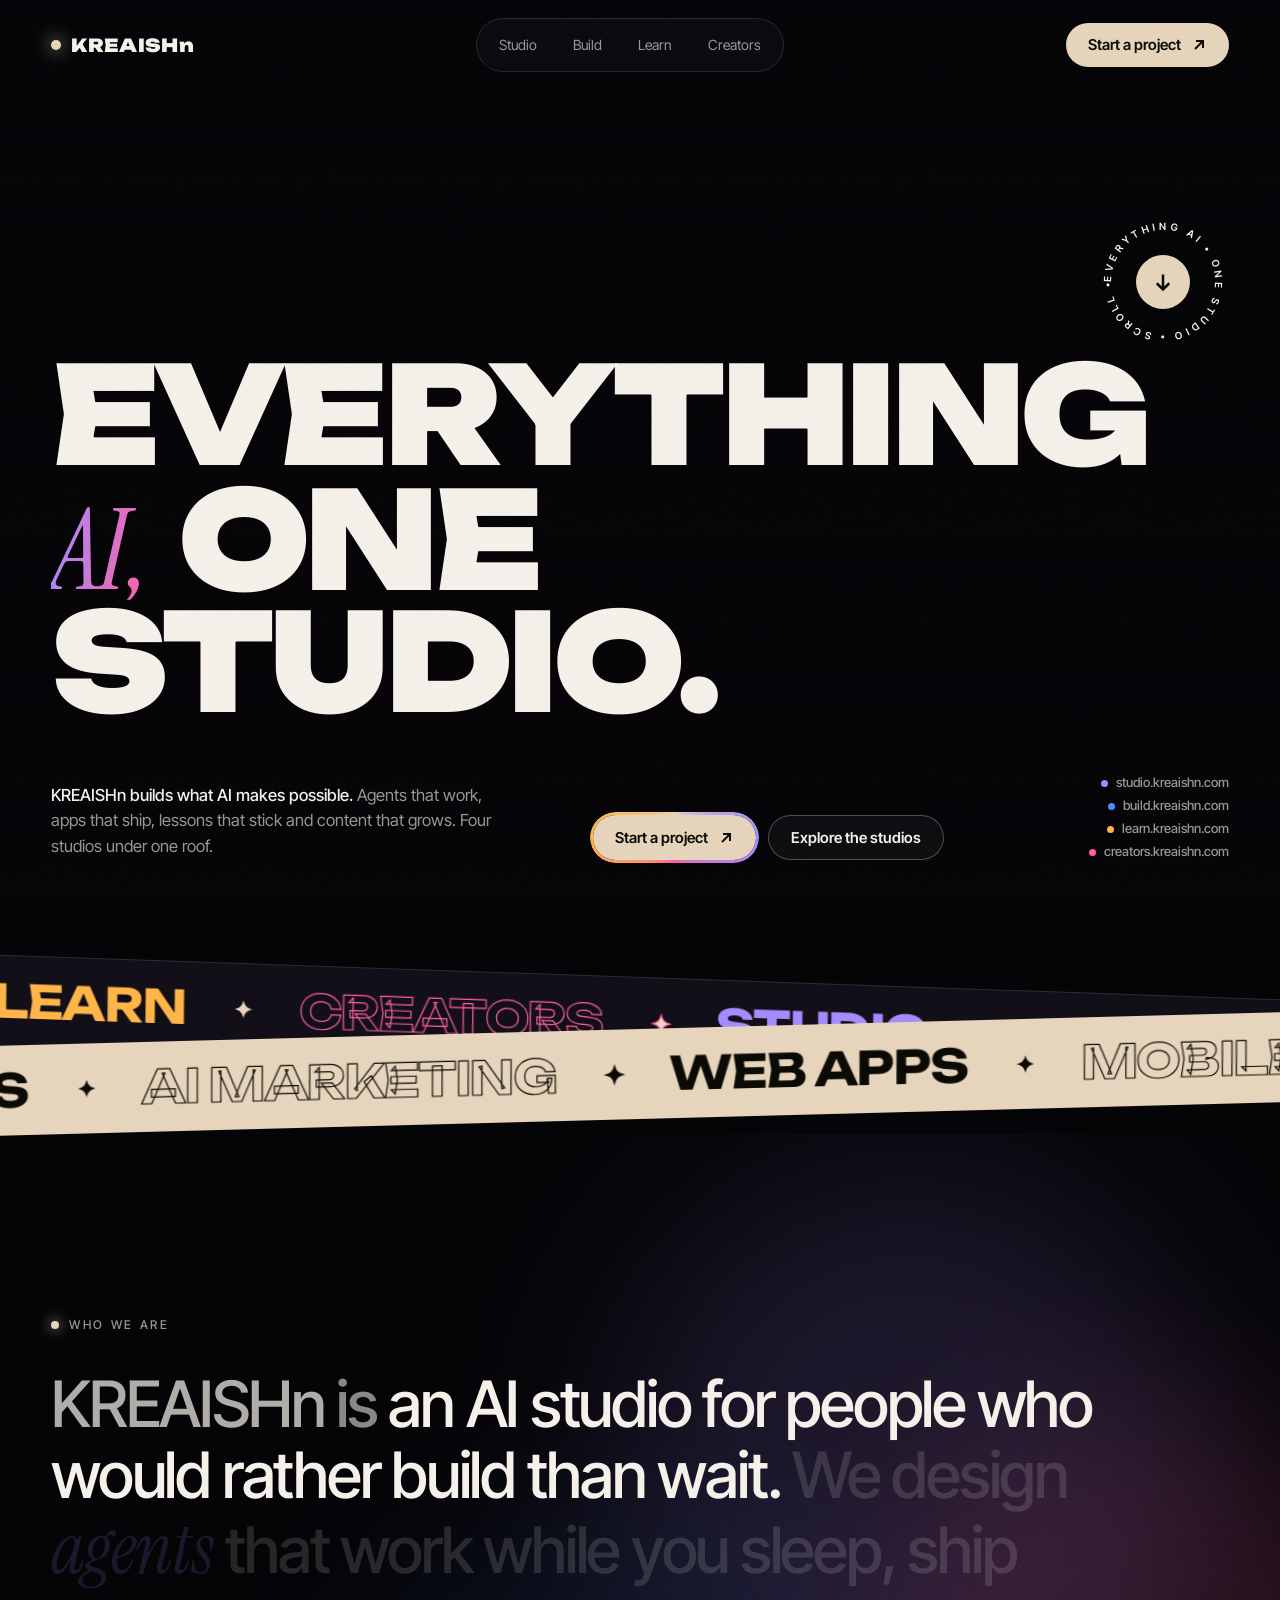
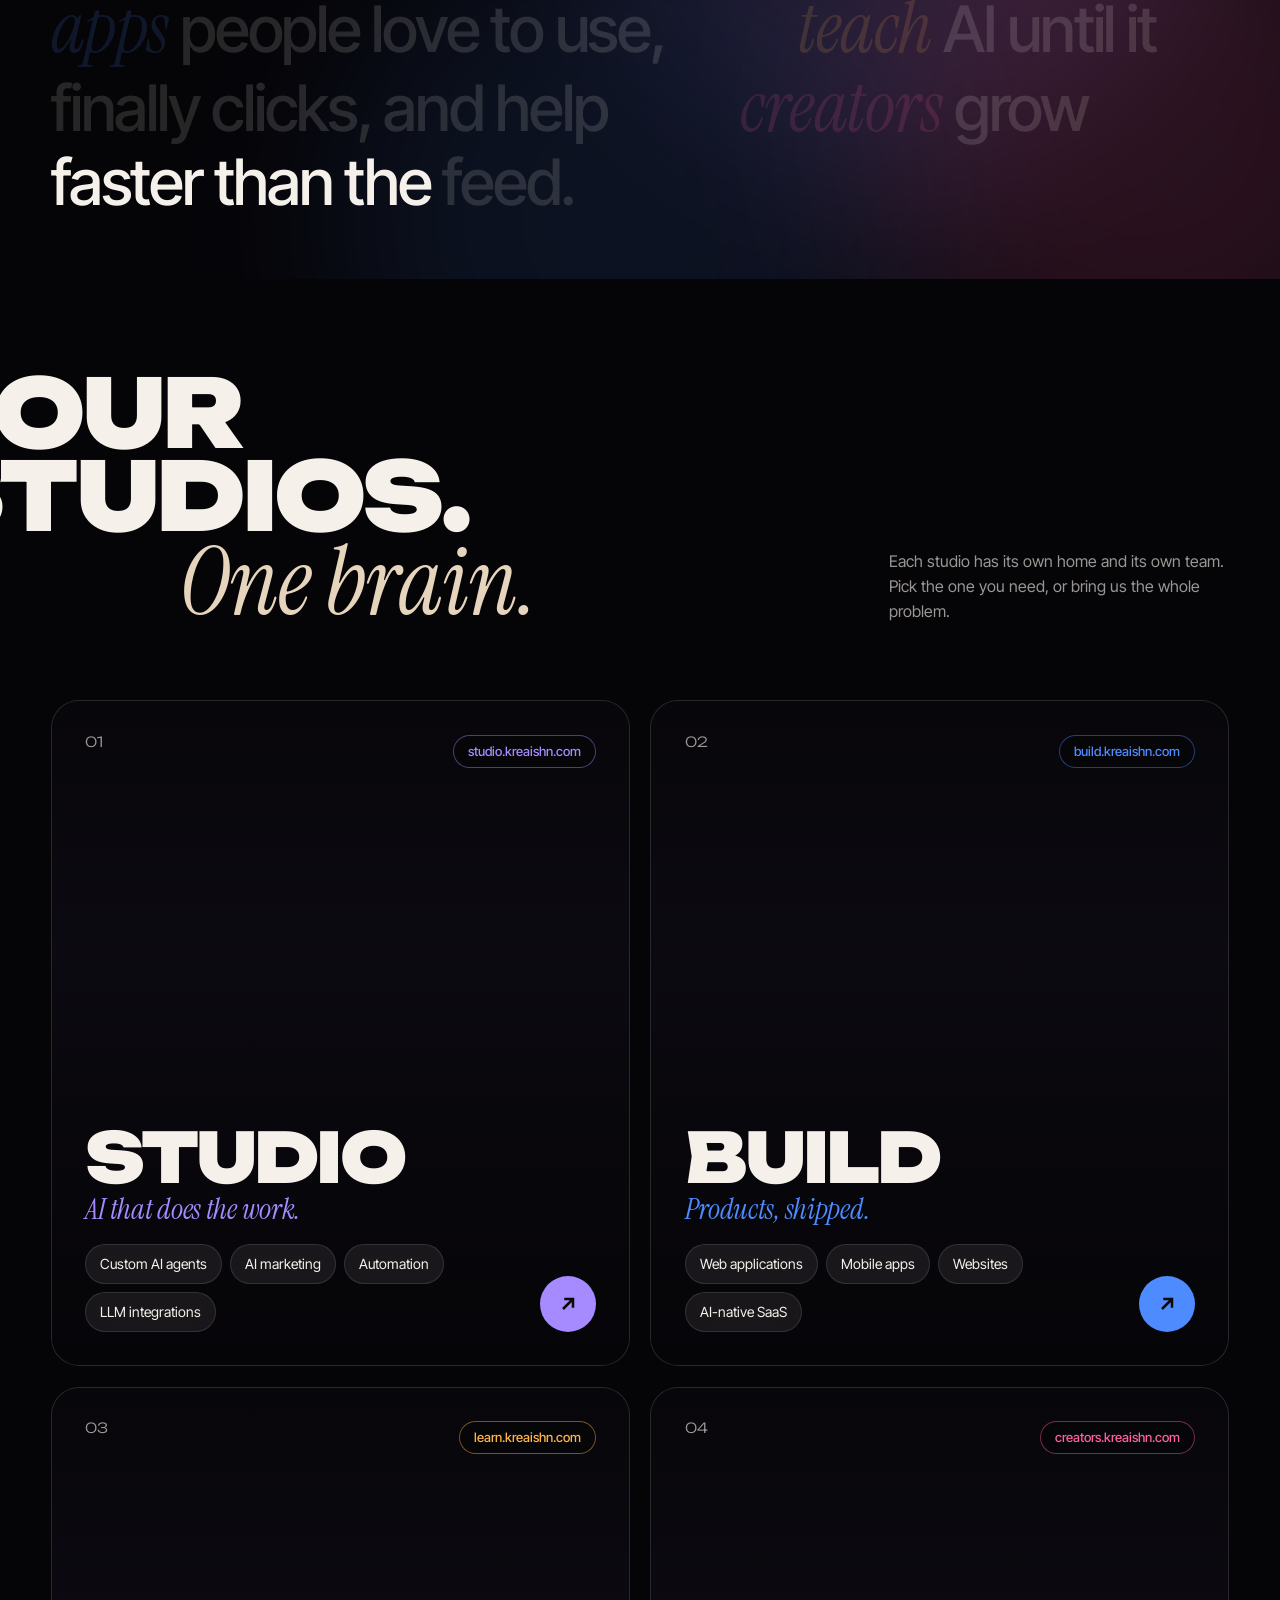
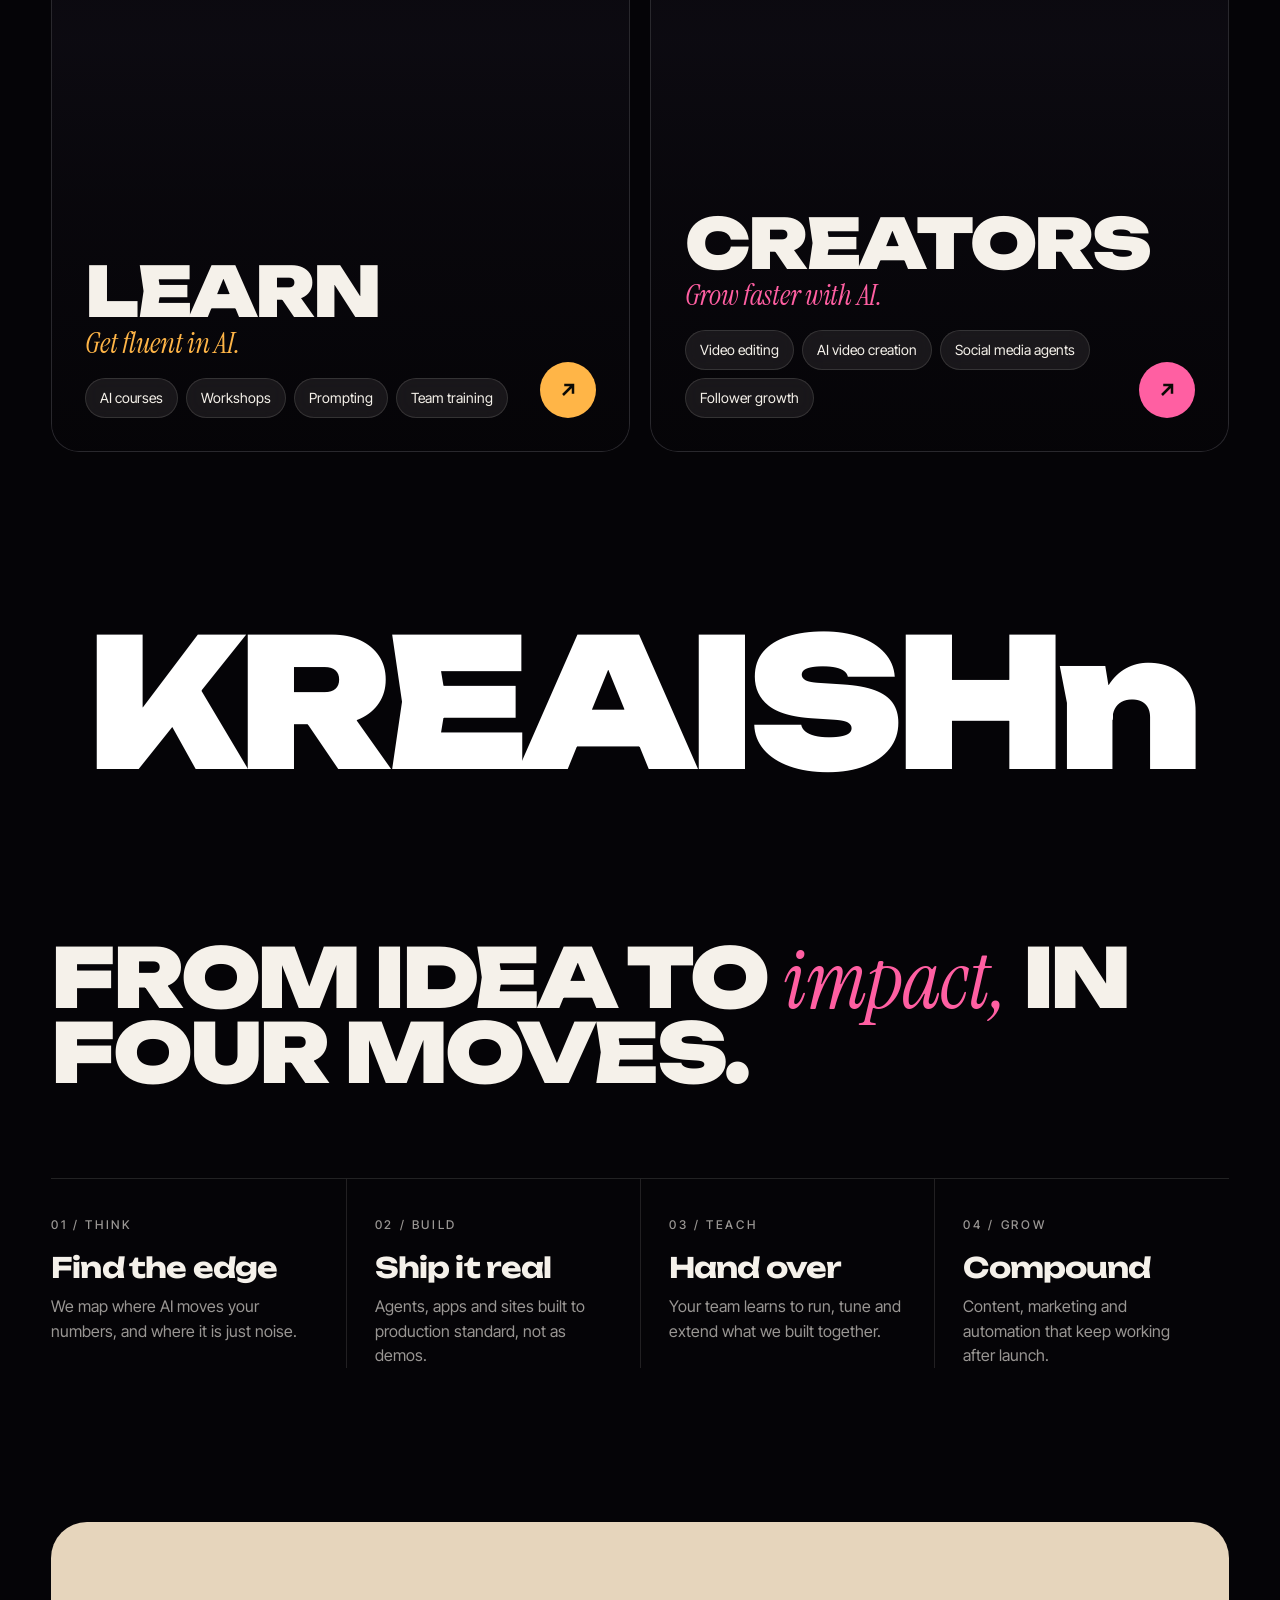
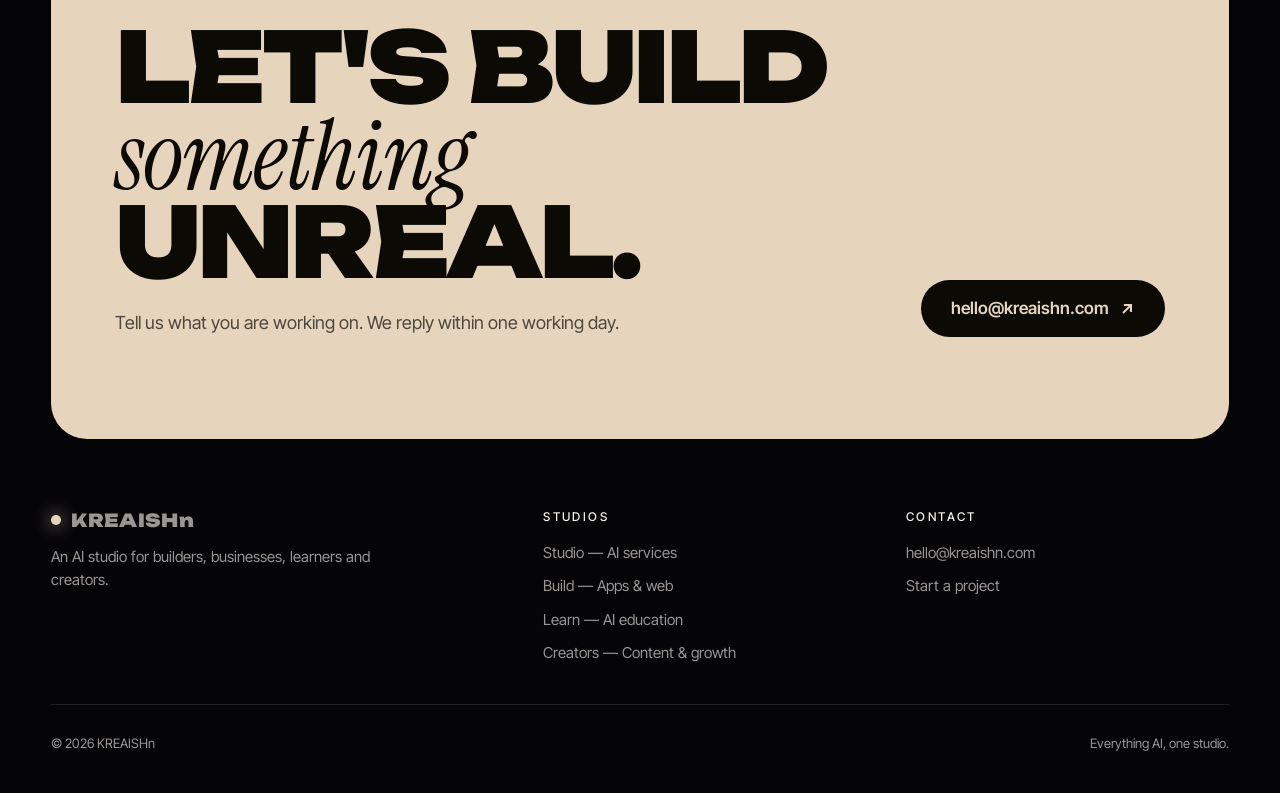
==== index.html @ 4fe6ccab "Replace fluorescent lime accent with soft sand (#E6D5BC) Co-Authored-By: Claude Opus 5.5 <noreply@an" ====
<!doctype html>
<html lang="en">
<head>
<meta charset="utf-8">
<meta name="viewport" content="width=device-width, initial-scale=1">
<title>KREAISHn — Everything AI, one studio</title>
<meta name="description" content="KREAISHn is an AI studio. We build AI agents and marketing, ship web and mobile apps, teach AI, and grow creators.">
<link rel="preconnect" href="https://fonts.googleapis.com">
<link rel="preconnect" href="https://fonts.gstatic.com" crossorigin>
<link href="https://fonts.googleapis.com/css2?family=Unbounded:wght@300;500;700;900&family=Inter+Tight:wght@400;500;600&family=Instrument+Serif:ital@1&display=swap" rel="stylesheet">
<link rel="stylesheet" href="styles.css">
</head>
<body>
<div class="progress" aria-hidden="true"></div>

<header class="nav">
  <a href="#" class="logo" aria-label="KREAISHn home"><i></i>KREAISHn</a>
  <nav aria-label="Primary">
    <ul>
      <li><a href="studio.html">Studio</a></li>
      <li><a href="build.html">Build</a></li>
      <li><a href="learn.html">Learn</a></li>
      <li><a href="creators.html">Creators</a></li>
    </ul>
  </nav>
  <a href="#contact" class="btn btn-accent">Start a project
    <svg viewBox="0 0 16 16" fill="none" stroke="currentColor" stroke-width="2" aria-hidden="true"><path d="M4 12 12 4M5 4h7v7"/></svg>
  </a>
</header>

<main>
  <section class="hero">
    <video autoplay muted loop playsinline aria-hidden="true" src="https://d8j0ntlcm91z4.cloudfront.net/user_38xzZboKViGWJOttwIXH07lWA1P/hf_20260809_012548_ef22562c-c0ae-4816-ad9d-f8922af4e6a7.mp4"></video>
    <div class="glow" aria-hidden="true"></div>
    <a href="#worlds" class="badge" aria-label="Scroll to the studios">
      <svg viewBox="0 0 132 132" aria-hidden="true"><defs><path id="badge-circle" d="M66,66 m-52,0 a52,52 0 1,1 104,0 a52,52 0 1,1 -104,0"/></defs>
        <text><textPath href="#badge-circle" textLength="325" lengthAdjust="spacing">EVERYTHING AI &#8226; ONE STUDIO &#8226; SCROLL &#8226; </textPath></text></svg>
      <span class="badge-arrow"><svg viewBox="0 0 16 16" fill="none" stroke="currentColor" stroke-width="2" aria-hidden="true"><path d="M8 2v12M3 9l5 5 5-5"/></svg></span>
    </a>
    <h1 class="display">
      <span class="line"><span>Everything</span></span>
      <span class="line"><span><span class="serif shine">AI,</span> one studio.</span></span>
    </h1>
    <div class="hero-foot">
      <p><b>KREAISHn builds what AI makes possible.</b> Agents that work, apps that ship, lessons that stick and content that grows. Four studios under one roof.</p>
      <div class="ctas">
        <span class="magnet"><span class="ring"><a href="#contact" class="btn btn-accent">Start a project
          <svg viewBox="0 0 16 16" fill="none" stroke="currentColor" stroke-width="2" aria-hidden="true"><path d="M4 12 12 4M5 4h7v7"/></svg>
        </a></span></span>
        <span class="magnet"><a href="#worlds" class="btn btn-ghost">Explore the studios</a></span>
      </div>
      <div class="domains" aria-label="Our studios">
        <span style="--c:var(--studio)">studio.kreaishn.com</span>
        <span style="--c:var(--build)">build.kreaishn.com</span>
        <span style="--c:var(--learn)">learn.kreaishn.com</span>
        <span style="--c:var(--creators)">creators.kreaishn.com</span>
      </div>
    </div>
  </section>

  <div class="tapes" aria-hidden="true">
    <div class="marquee tape-b"><div class="track" data-dir="-1">
      <span style="--k:var(--studio)">Studio</span><span style="--k:var(--build)">Build</span><span style="--k:var(--learn)">Learn</span><span style="--k:var(--creators)">Creators</span><span style="--k:var(--studio)">Studio</span><span style="--k:var(--build)">Build</span><span style="--k:var(--learn)">Learn</span><span style="--k:var(--creators)">Creators</span>
      <span style="--k:var(--studio)">Studio</span><span style="--k:var(--build)">Build</span><span style="--k:var(--learn)">Learn</span><span style="--k:var(--creators)">Creators</span><span style="--k:var(--studio)">Studio</span><span style="--k:var(--build)">Build</span><span style="--k:var(--learn)">Learn</span><span style="--k:var(--creators)">Creators</span>
    </div></div>
    <div class="marquee tape-a"><div class="track" data-dir="1">
      <span>AI Agents</span><span>AI Marketing</span><span>Web Apps</span><span>Mobile Apps</span><span>Websites</span><span>AI Courses</span><span>Video Editing</span><span>Creator Growth</span>
      <span>AI Agents</span><span>AI Marketing</span><span>Web Apps</span><span>Mobile Apps</span><span>Websites</span><span>AI Courses</span><span>Video Editing</span><span>Creator Growth</span>
    </div></div>
  </div>

  <section class="manifesto" aria-label="Who we are">
    <div class="aurora" aria-hidden="true"><i></i><i></i><i></i></div>
    <span class="eyebrow"><i></i>Who we are</span>
    <p>KREAISHn is an AI studio for people who would rather build than wait. We design <span class="pill" aria-hidden="true"><video data-src="https://d8j0ntlcm91z4.cloudfront.net/user_38xzZboKViGWJOttwIXH07lWA1P/hf_20260511_230229_7c9bc431-46cf-489a-948d-e8144d8eb5d4.mp4" muted loop playsinline></video></span> <span class="hl" style="--c:var(--studio)">agents</span> that work while you sleep, ship <span class="pill" aria-hidden="true"><video data-src="https://d8j0ntlcm91z4.cloudfront.net/user_38xzZboKViGWJOttwIXH07lWA1P/hf_20260505_101331_74f9b798-3f00-4e86-8a01-377aa16ffeaa.mp4" muted loop playsinline></video></span> <span class="hl" style="--c:var(--build)">apps</span> people love to use, <span class="pill" aria-hidden="true"><video data-src="https://d8j0ntlcm91z4.cloudfront.net/user_38xzZboKViGWJOttwIXH07lWA1P/hf_20260328_115001_bcdaa3b4-03de-47e7-ad63-ae3e392c32d4.mp4" muted loop playsinline></video></span> <span class="hl" style="--c:var(--learn)">teach</span> AI until it finally clicks, and help <span class="pill" aria-hidden="true"><video data-src="https://d8j0ntlcm91z4.cloudfront.net/user_38xzZboKViGWJOttwIXH07lWA1P/hf_20260402_054547_9875cfc5-155a-4229-8ec8-b7ba7125cbf8.mp4" muted loop playsinline></video></span> <span class="hl" style="--c:var(--creators)">creators</span> grow faster than the feed.</p>
  </section>

  <section class="worlds" id="worlds">
    <div class="section-head reveal">
      <h2 class="display"><span class="drift" data-drift="-1">Four studios.</span><br><span class="serif drift" data-drift="1">One brain.</span></h2>
      <p>Each studio has its own home and its own team. Pick the one you need, or bring us the whole problem.</p>
    </div>

    <div class="grid">
      <a class="card reveal" id="studio" href="studio.html" style="--c:var(--studio)">
        <video data-src="https://d8j0ntlcm91z4.cloudfront.net/user_38xzZboKViGWJOttwIXH07lWA1P/hf_20260511_230229_7c9bc431-46cf-489a-948d-e8144d8eb5d4.mp4" muted loop playsinline aria-hidden="true"></video>
        <div class="card-top"><span class="num">01</span><span class="sub">studio.kreaishn.com</span></div>
        <div class="card-body">
          <h3 class="display">Studio<em class="serif">AI that does the work.</em></h3>
          <ul class="tags"><li>Custom AI agents</li><li>AI marketing</li><li>Automation</li><li>LLM integrations</li></ul>
        </div>
        <span class="go"><svg viewBox="0 0 16 16" fill="none" stroke="currentColor" stroke-width="2" aria-hidden="true"><path d="M4 12 12 4M5 4h7v7"/></svg></span>
      </a>

      <a class="card reveal" id="build" href="build.html" style="--c:var(--build)">
        <video data-src="https://d8j0ntlcm91z4.cloudfront.net/user_38xzZboKViGWJOttwIXH07lWA1P/hf_20260505_101331_74f9b798-3f00-4e86-8a01-377aa16ffeaa.mp4" muted loop playsinline aria-hidden="true"></video>
        <div class="card-top"><span class="num">02</span><span class="sub">build.kreaishn.com</span></div>
        <div class="card-body">
          <h3 class="display">Build<em class="serif">Products, shipped.</em></h3>
          <ul class="tags"><li>Web applications</li><li>Mobile apps</li><li>Websites</li><li>AI-native SaaS</li></ul>
        </div>
        <span class="go"><svg viewBox="0 0 16 16" fill="none" stroke="currentColor" stroke-width="2" aria-hidden="true"><path d="M4 12 12 4M5 4h7v7"/></svg></span>
      </a>

      <a class="card reveal" id="learn" href="learn.html" style="--c:var(--learn)">
        <video data-src="https://d8j0ntlcm91z4.cloudfront.net/user_38xzZboKViGWJOttwIXH07lWA1P/hf_20260328_115001_bcdaa3b4-03de-47e7-ad63-ae3e392c32d4.mp4" muted loop playsinline aria-hidden="true"></video>
        <div class="card-top"><span class="num">03</span><span class="sub">learn.kreaishn.com</span></div>
        <div class="card-body">
          <h3 class="display">Learn<em class="serif">Get fluent in AI.</em></h3>
          <ul class="tags"><li>AI courses</li><li>Workshops</li><li>Prompting</li><li>Team training</li></ul>
        </div>
        <span class="go"><svg viewBox="0 0 16 16" fill="none" stroke="currentColor" stroke-width="2" aria-hidden="true"><path d="M4 12 12 4M5 4h7v7"/></svg></span>
      </a>

      <a class="card reveal" id="creators" href="creators.html" style="--c:var(--creators)">
        <video data-src="https://d8j0ntlcm91z4.cloudfront.net/user_38xzZboKViGWJOttwIXH07lWA1P/hf_20260402_054547_9875cfc5-155a-4229-8ec8-b7ba7125cbf8.mp4" muted loop playsinline aria-hidden="true"></video>
        <div class="card-top"><span class="num">04</span><span class="sub">creators.kreaishn.com</span></div>
        <div class="card-body">
          <h3 class="display">Creators<em class="serif">Grow faster with AI.</em></h3>
          <ul class="tags"><li>Video editing</li><li>AI video creation</li><li>Social media agents</li><li>Follower growth</li></ul>
        </div>
        <span class="go"><svg viewBox="0 0 16 16" fill="none" stroke="currentColor" stroke-width="2" aria-hidden="true"><path d="M4 12 12 4M5 4h7v7"/></svg></span>
      </a>
    </div>
  </section>

  <section class="wordmark" aria-label="KREAISHn">
    <video data-src="https://d8j0ntlcm91z4.cloudfront.net/user_38xzZboKViGWJOttwIXH07lWA1P/hf_20260809_012548_ef22562c-c0ae-4816-ad9d-f8922af4e6a7.mp4" muted loop playsinline aria-hidden="true"></video>
    <div class="mask" aria-hidden="true"><span>KREAISHn</span></div>
  </section>

  <section class="how">
    <h2 class="display reveal">From idea to <span class="serif">impact,</span> in four moves.</h2>
    <div class="steps">
      <div class="step reveal"><span class="eyebrow">01 / Think</span><b>Find the edge</b><p>We map where AI moves your numbers, and where it is just noise.</p></div>
      <div class="step reveal"><span class="eyebrow">02 / Build</span><b>Ship it real</b><p>Agents, apps and sites built to production standard, not as demos.</p></div>
      <div class="step reveal"><span class="eyebrow">03 / Teach</span><b>Hand over</b><p>Your team learns to run, tune and extend what we built together.</p></div>
      <div class="step reveal"><span class="eyebrow">04 / Grow</span><b>Compound</b><p>Content, marketing and automation that keep working after launch.</p></div>
    </div>
  </section>

  <section class="cta reveal" id="contact">
    <div>
      <h2 class="display">Let's build <span class="serif">something</span> unreal.</h2>
      <p>Tell us what you are working on. We reply within one working day.</p>
    </div>
    <span class="magnet"><a href="mailto:hello@kreaishn.com" class="btn">hello@kreaishn.com
      <svg viewBox="0 0 16 16" fill="none" stroke="currentColor" stroke-width="2" aria-hidden="true"><path d="M4 12 12 4M5 4h7v7"/></svg>
    </a></span>
  </section>
</main>

<footer>
  <div><a href="#" class="logo"><i></i>KREAISHn</a><p style="margin-top:16px;max-width:320px">An AI studio for builders, businesses, learners and creators.</p></div>
  <div><h4>Studios</h4><ul>
    <li><a href="studio.html">Studio — AI services</a></li>
    <li><a href="build.html">Build — Apps &amp; web</a></li>
    <li><a href="learn.html">Learn — AI education</a></li>
    <li><a href="creators.html">Creators — Content &amp; growth</a></li>
  </ul></div>
  <div><h4>Contact</h4><ul>
    <li><a href="mailto:hello@kreaishn.com">hello@kreaishn.com</a></li>
    <li><a href="#contact">Start a project</a></li>
  </ul></div>
  <div class="legal"><span>© <span id="yr">2026</span> KREAISHn</span><span>Everything AI, one studio.</span></div>
</footer>

<script src="main.js"></script>
</body>
</html>
---- styles.css ----
html, body { background: #050407; }
:root {
  --bg: #050407;
  --ink: #F5F1EA;
  --mute: rgba(245, 241, 234, .62);
  --line: rgba(245, 241, 234, .12);
  --accent: #E6D5BC; /* soft warm sand */
  --studio: #A58BFF;
  --build: #4D8BFF;
  --learn: #FFB547;
  --creators: #FF5FA2;
  --ease: cubic-bezier(.22, 1, .36, 1);
  --pad: clamp(20px, 4vw, 56px);
}
*, *::before, *::after { box-sizing: border-box; margin: 0; padding: 0; }
body { color: var(--ink); font: 400 16px/1.55 "Inter Tight", system-ui, sans-serif; overflow-x: hidden; -webkit-font-smoothing: antialiased; }
a { color: inherit; text-decoration: none; }
:focus-visible { outline: 2px solid var(--accent); outline-offset: 4px; border-radius: 6px; }
.display { font-family: "Unbounded", sans-serif; font-weight: 900; letter-spacing: -.04em; line-height: .88; text-transform: uppercase; }
.serif { font-family: "Instrument Serif", serif; font-style: italic; font-weight: 400; text-transform: none; letter-spacing: -.01em; }
.eyebrow { font: 500 12px/1 "Inter Tight", sans-serif; letter-spacing: .22em; text-transform: uppercase; color: var(--mute); }

/* NAV */
.nav { position: fixed; inset: 18px var(--pad) auto; z-index: 50; display: flex; align-items: center; justify-content: space-between; gap: 16px; }
.logo { font: 900 18px/1 "Unbounded", sans-serif; letter-spacing: .02em; display: flex; align-items: center; gap: 10px; }
.logo i { width: 10px; height: 10px; border-radius: 50%; background: var(--accent); box-shadow: 0 0 18px var(--accent); }
.nav ul { display: flex; gap: 4px; list-style: none; padding: 6px; border-radius: 999px; background: rgba(20, 18, 26, .45); border: 1px solid var(--line); backdrop-filter: blur(16px); -webkit-backdrop-filter: blur(16px); }
.nav ul a { display: block; padding: 9px 16px; border-radius: 999px; font-size: 14px; color: var(--mute); transition: color .3s, background .3s; }
.nav ul a:hover { color: var(--ink); background: rgba(245, 241, 234, .08); }
.btn { display: inline-flex; align-items: center; gap: 10px; padding: 14px 22px; border-radius: 999px; font: 600 15px/1 "Inter Tight", sans-serif; transition: transform .4s var(--ease), background .3s, color .3s; }
.btn svg { width: 16px; height: 16px; transition: transform .4s var(--ease); }
.btn:hover svg { transform: translate(3px, -3px); }
.btn-accent { background: var(--accent); color: #0B0A05; }
.btn-accent:hover { transform: translateY(-2px); }
.btn-ghost { border: 1px solid rgba(245, 241, 234, .28); background: rgba(245, 241, 234, .04); backdrop-filter: blur(10px); }
.btn-ghost:hover { background: rgba(245, 241, 234, .12); }

/* HERO */
.hero { position: relative; min-height: 100svh; display: flex; flex-direction: column; justify-content: flex-end; padding: 140px var(--pad) 40px; overflow: hidden; isolation: isolate; }
.hero video { position: absolute; inset: 0; width: 100%; height: 100%; object-fit: cover; z-index: -2; opacity: .9; }
.hero::before { content: ""; position: absolute; inset: 0; z-index: -1; background: linear-gradient(180deg, rgba(5, 4, 7, .55) 0%, rgba(5, 4, 7, 0) 30%, rgba(5, 4, 7, .2) 60%, #050407 100%); }
.hero h1 { font-size: clamp(34px, 10.6vw, 196px); }
.hero h1 .serif { font-size: .82em; color: var(--studio); display: inline-block; transform: translateY(-.02em); }
.line { display: block; overflow: hidden; padding-bottom: .04em; }
.line > span { display: inline-block; transform: translateY(105%); animation: rise 1.2s var(--ease) forwards; }
.line:nth-child(2) > span { animation-delay: .12s; }
@keyframes rise { to { transform: none; } }
.hero-foot { margin-top: clamp(28px, 4vw, 48px); display: grid; grid-template-columns: 1.1fr 1fr auto; gap: 32px; align-items: end; opacity: 0; animation: fade 1s .6s var(--ease) forwards; }
@keyframes fade { to { opacity: 1; } }
.hero-foot p { max-width: 460px; font-size: clamp(16px, 1.3vw, 19px); color: var(--mute); }
.hero-foot p b { color: var(--ink); font-weight: 500; }
.ctas { display: flex; gap: 12px; flex-wrap: wrap; }
.domains { display: flex; flex-direction: column; gap: 6px; font: 500 13px/1.3 "Inter Tight", sans-serif; color: var(--mute); text-align: right; }
.domains span::before { content: ""; display: inline-block; width: 7px; height: 7px; border-radius: 50%; margin-right: 8px; background: var(--c); }

/* MARQUEE */
.marquee { border-block: 1px solid var(--line); overflow: hidden; padding: 26px 0; }
.track { display: flex; gap: 48px; width: max-content; animation: scroll 40s linear infinite; }
.track span { font: 700 clamp(28px, 3.6vw, 52px)/1 "Unbounded", sans-serif; letter-spacing: -.03em; text-transform: uppercase; white-space: nowrap; display: flex; align-items: center; gap: 48px; }
.track span::after { content: "✦"; color: var(--accent); font-size: .5em; }
.track span:nth-child(even) { color: transparent; -webkit-text-stroke: 1px rgba(245, 241, 234, .5); }
@keyframes scroll { to { transform: translateX(-50%); } }

/* WORLDS */
.worlds { padding: clamp(96px, 12vw, 180px) var(--pad); }
.section-head { display: grid; grid-template-columns: 1fr auto; gap: 32px; align-items: end; margin-bottom: clamp(48px, 6vw, 88px); }
.section-head h2 { font-size: clamp(44px, 7.4vw, 128px); }
.section-head h2 .serif { color: var(--accent); }
.section-head p { max-width: 340px; color: var(--mute); }
.grid { display: grid; grid-template-columns: repeat(2, 1fr); gap: clamp(14px, 1.6vw, 24px); }
.card { --c: var(--studio); position: relative; min-height: clamp(520px, 52vw, 720px); border-radius: 28px; overflow: hidden; isolation: isolate; padding: clamp(24px, 2.6vw, 40px); display: flex; flex-direction: column; justify-content: space-between; border: 1px solid var(--line); background: #0D0B12; transition: transform .7s var(--ease), border-color .5s; }
.card:hover { transform: translateY(-6px); border-color: color-mix(in srgb, var(--c) 60%, transparent); }
/* taller than the card so the scroll parallax (translate) never shows an edge */
.card video { position: absolute; left: 0; top: -8%; width: 100%; height: 116%; object-fit: cover; z-index: -2; opacity: .75; transform: scale(1.04); transition: opacity .7s, transform 1.4s var(--ease); }
.card:hover video { opacity: 1; transform: scale(1); }
.card::after { content: ""; position: absolute; inset: 0; z-index: -1; background: linear-gradient(180deg, rgba(5, 4, 7, .7) 0%, rgba(5, 4, 7, .1) 38%, rgba(5, 4, 7, .55) 62%, rgba(5, 4, 7, .96) 100%); }
.card-top { display: flex; justify-content: space-between; align-items: flex-start; gap: 16px; }
.num { font: 300 14px/1 "Unbounded", sans-serif; color: var(--mute); }
.sub { font: 500 13px/1 "Inter Tight", sans-serif; padding: 9px 14px; border-radius: 999px; background: rgba(5, 4, 7, .5); backdrop-filter: blur(10px); border: 1px solid color-mix(in srgb, var(--c) 45%, transparent); color: var(--c); white-space: nowrap; }
.card h3 { font-size: clamp(38px, 5.4vw, 92px); }
.card h3 em { display: block; font-size: .42em; margin-top: .3em; color: var(--c); }
.tags { display: flex; flex-wrap: wrap; gap: 8px; margin-top: 22px; list-style: none; }
.tags li { font-size: 14px; padding: 8px 14px; border-radius: 999px; background: rgba(245, 241, 234, .08); border: 1px solid var(--line); backdrop-filter: blur(8px); }
.go { position: absolute; right: clamp(24px, 2.6vw, 40px); bottom: clamp(24px, 2.6vw, 40px); width: 56px; height: 56px; border-radius: 50%; display: grid; place-items: center; background: var(--c); color: #0B0A05; transition: transform .5s var(--ease); }
.go svg { width: 20px; height: 20px; }
.card:hover .go { transform: rotate(45deg) scale(1.08); }
.card-body { padding-right: 72px; }

/* WORDMARK (signature): video shows through the letters */
.wordmark { position: relative; overflow: hidden; isolation: isolate; }
.wordmark video { position: absolute; inset: 0; width: 100%; height: 100%; object-fit: cover; object-position: center 35%; z-index: -1; }
.wordmark .mask { background: var(--bg); mix-blend-mode: multiply; padding: 2vw 0 1vw; }
.wordmark .mask span { display: block; text-align: center; color: #fff; font: 900 14vw/.8 "Unbounded", sans-serif; letter-spacing: -.05em; white-space: nowrap; }

/* HOW */
.how { padding: clamp(96px, 12vw, 180px) var(--pad); }
.how h2 { font-size: clamp(40px, 6.4vw, 112px); max-width: 14ch; }
.how h2 .serif { color: var(--creators); }
.steps { display: grid; grid-template-columns: repeat(4, 1fr); margin-top: clamp(56px, 7vw, 100px); border-top: 1px solid var(--line); }
.step { padding: 32px 28px 0 0; }
.step + .step { padding-left: 28px; border-left: 1px solid var(--line); }
.step b { font: 700 clamp(24px, 2.2vw, 34px)/1 "Unbounded", sans-serif; letter-spacing: -.03em; display: block; margin: 18px 0 12px; }
.step p { color: var(--mute); max-width: 300px; }

/* CTA */
.cta { margin: 0 var(--pad); border-radius: 36px; padding: clamp(56px, 8vw, 120px) clamp(24px, 5vw, 80px); background: var(--accent); color: #0B0A05; display: grid; grid-template-columns: 1fr auto; gap: 40px; align-items: end; }
.cta h2 { font-size: clamp(44px, 7.6vw, 136px); }
.cta h2 .serif { color: #0B0A05; }
.cta .btn { background: #0B0A05; color: var(--accent); padding: 20px 30px; font-size: 17px; }
.cta p { margin-top: 24px; max-width: 520px; font-size: 18px; color: rgba(11, 10, 5, .7); }

footer { padding: 72px var(--pad) 40px; display: grid; grid-template-columns: 1.4fr repeat(2, 1fr); gap: 40px; color: var(--mute); font-size: 15px; }
footer h4 { color: var(--ink); font: 500 12px/1 "Inter Tight", sans-serif; letter-spacing: .2em; text-transform: uppercase; margin-bottom: 18px; }
footer ul { list-style: none; display: grid; gap: 10px; }
footer a:hover { color: var(--ink); }
.legal { grid-column: 1 / -1; display: flex; justify-content: space-between; padding-top: 28px; border-top: 1px solid var(--line); font-size: 13px; }

/* reveal on scroll */
.reveal { opacity: 0; transform: translateY(40px); transition: opacity 1s var(--ease), transform 1.1s var(--ease); }
.reveal.in { opacity: 1; transform: none; }

@media (max-width: 960px) {
  .nav ul { display: none; }
  .hero-foot { grid-template-columns: 1fr; }
  .domains { text-align: left; }
  .section-head, .cta { grid-template-columns: 1fr; }
  .grid { grid-template-columns: 1fr; }
  .steps { grid-template-columns: 1fr 1fr; }
  .step:nth-child(3) { padding-left: 0; border-left: 0; }
  footer { grid-template-columns: 1fr 1fr; }
  footer > div:first-child { grid-column: 1 / -1; }
}
@media (max-width: 560px) {
  .nav .btn { padding: 11px 16px; font-size: 14px; }
  .steps { grid-template-columns: 1fr; }
  .step + .step { padding-left: 0; border-left: 0; border-top: 1px solid var(--line); margin-top: 32px; }
  .card { min-height: 560px; border-radius: 22px; }
  .legal { flex-direction: column; gap: 8px; }
}
@media (prefers-reduced-motion: reduce) {
  *, *::before, *::after { animation-duration: .01ms !important; animation-iteration-count: 1 !important; transition-duration: .01ms !important; }
  .line > span { transform: none; }
  .hero-foot, .reveal { opacity: 1; transform: none; }
}

/* ===== INNER PAGES (body sets --c to the studio accent) ===== */
.nav ul a[aria-current="page"] { color: #0B0A05; background: var(--c); }
.page-hero { position: relative; min-height: 92svh; display: flex; flex-direction: column; justify-content: flex-end; padding: 150px var(--pad) 56px; overflow: hidden; isolation: isolate; }
.page-hero video { position: absolute; inset: 0; width: 100%; height: 100%; object-fit: cover; z-index: -2; }
.page-hero::after { content: ""; position: absolute; inset: 0; z-index: -1; background: linear-gradient(180deg, rgba(5, 4, 7, .6) 0%, rgba(5, 4, 7, .05) 35%, rgba(5, 4, 7, .45) 65%, #050407 100%); }
.crumb { display: inline-flex; align-items: center; gap: 10px; margin-bottom: 24px; font: 500 13px/1 "Inter Tight", sans-serif; padding: 10px 16px; border-radius: 999px; background: rgba(5, 4, 7, .5); backdrop-filter: blur(10px); border: 1px solid color-mix(in srgb, var(--c) 50%, transparent); color: var(--c); align-self: flex-start; }
.crumb::before { content: ""; width: 7px; height: 7px; border-radius: 50%; background: var(--c); box-shadow: 0 0 12px var(--c); }
.page-hero h1 { font-size: clamp(44px, 13.5vw, 240px); }
.page-hero h1 .serif { display: block; font-size: max(.3em, 28px); color: var(--c); margin-top: .12em; }
.page-hero .hero-foot { grid-template-columns: 1fr auto; }

.offers { padding: clamp(96px, 12vw, 180px) var(--pad); }
.offers .section-head h2 .serif { color: var(--c); }
.rows { border-top: 1px solid var(--line); }
.row { display: grid; grid-template-columns: 80px 1.1fr 1fr; gap: 32px; align-items: start; padding: clamp(28px, 3.4vw, 48px) 0; border-bottom: 1px solid var(--line); position: relative; }
.row::before { content: ""; position: absolute; left: 0; bottom: -1px; height: 1px; width: 0; background: var(--c); transition: width .9s var(--ease); }
.row:hover::before { width: 100%; }
.row .num { padding-top: .6em; }
.row h3 { font: 700 clamp(28px, 3.6vw, 60px)/1 "Unbounded", sans-serif; letter-spacing: -.035em; transition: color .4s, transform .6s var(--ease); }
.row:hover h3 { color: var(--c); transform: translateX(8px); }
.row p { color: var(--mute); font-size: clamp(16px, 1.2vw, 18px); max-width: 480px; }
.row .tags { margin-top: 18px; }

.formats { padding: 0 var(--pad) clamp(96px, 12vw, 180px); }
.formats h2 { font-size: clamp(40px, 6vw, 104px); margin-bottom: clamp(40px, 5vw, 72px); }
.formats h2 .serif { color: var(--c); }
/* Phases: timeline with a line that draws in, dots that light up, outline numbers */
.timeline.reveal { opacity: 1; transform: none; }
.timeline { position: relative; display: grid; grid-template-columns: repeat(3, 1fr); gap: clamp(14px, 1.6vw, 24px); padding-top: 48px; }
.tl-line { position: absolute; left: 0; right: 0; top: 12px; height: 1px; background: var(--line); }
.tl-line i { position: absolute; inset: 0; background: linear-gradient(90deg, var(--c), color-mix(in srgb, var(--c) 25%, transparent)); transform: scaleX(0); transform-origin: left; transition: transform 1.8s var(--ease) .2s; }
.timeline.in .tl-line i { transform: scaleX(1); }
.phase { position: relative; min-height: clamp(380px, 32vw, 460px); padding: clamp(28px, 3vw, 44px); border-radius: 28px; display: flex; flex-direction: column; justify-content: space-between; gap: 40px; background: linear-gradient(180deg, color-mix(in srgb, var(--c) 9%, #0D0B12), #09080C 72%); border: 1px solid var(--line); opacity: 0; transform: translateY(50px); transition: opacity .9s var(--ease), transform 1.1s var(--ease), border-color .5s; }
.phase::before { content: ""; position: absolute; inset: 0; border-radius: inherit; pointer-events: none; background: radial-gradient(70% 55% at 85% 0%, color-mix(in srgb, var(--c) 30%, transparent), transparent 70%); opacity: .45; transition: opacity .6s; }
.timeline.in .phase { opacity: 1; transform: none; }
.timeline.in .phase:nth-child(3) { transition-delay: .15s; }
.timeline.in .phase:nth-child(4) { transition-delay: .3s; }
.timeline.in .phase:hover { transform: translateY(-8px); transition-delay: 0s; border-color: color-mix(in srgb, var(--c) 60%, transparent); }
.phase:hover::before { opacity: 1; }
.dot { position: absolute; top: -44px; left: clamp(28px, 3vw, 44px); width: 18px; height: 18px; border-radius: 50%; background: var(--bg); border: 2px solid color-mix(in srgb, var(--c) 50%, transparent); box-shadow: 0 0 0 6px var(--bg); transition: background .5s, border-color .5s, box-shadow .5s; }
.timeline.in .dot { background: var(--c); border-color: var(--c); box-shadow: 0 0 0 6px var(--bg), 0 0 26px var(--c); }
.timeline.in .phase:nth-child(2) .dot { transition-delay: .4s; }
.timeline.in .phase:nth-child(3) .dot { transition-delay: 1s; }
.timeline.in .phase:nth-child(4) .dot { transition-delay: 1.6s; }
.phase-top { position: relative; display: flex; justify-content: space-between; align-items: flex-start; gap: 16px; }
.phase .big { font: 900 clamp(84px, 9.5vw, 164px)/.8 "Unbounded", sans-serif; letter-spacing: -.05em; color: transparent; -webkit-text-stroke: 1.5px color-mix(in srgb, var(--c) 75%, transparent); transition: color .6s var(--ease); }
.phase:hover .big { color: var(--c); }
.phase .eyebrow { color: var(--c); padding-top: 6px; white-space: nowrap; }
.phase b { position: relative; font: 700 clamp(28px, 2.6vw, 42px)/1 "Unbounded", sans-serif; letter-spacing: -.03em; display: block; margin-bottom: 14px; }
.phase p { position: relative; color: var(--mute); max-width: 340px; }

.cta.accent { background: var(--c); }
.cta.accent .btn { color: var(--c); }

.others { padding: clamp(96px, 10vw, 150px) var(--pad) 0; }
.others h4 { margin-bottom: 24px; }
.olinks { display: grid; grid-template-columns: repeat(3, 1fr); border-top: 1px solid var(--line); }
.olinks a { padding: 28px 0; display: flex; justify-content: space-between; align-items: center; gap: 16px; border-bottom: 1px solid var(--line); font: 700 clamp(22px, 2.6vw, 40px)/1 "Unbounded", sans-serif; letter-spacing: -.03em; text-transform: uppercase; transition: color .4s; }
.olinks a + a { padding-left: 28px; border-left: 1px solid var(--line); }
.olinks a:hover { color: var(--oc); }
.olinks svg { width: 22px; height: 22px; flex: none; transition: transform .5s var(--ease); }
.olinks a:hover svg { transform: rotate(45deg); }

@media (max-width: 960px) {
  .page-hero .hero-foot { grid-template-columns: 1fr; }
  .row { grid-template-columns: 48px 1fr; }
  .row > div:last-child { grid-column: 2; }
  .olinks { grid-template-columns: 1fr; }
  .timeline { grid-template-columns: 1fr; padding: 0 0 0 40px; }
  .tl-line { left: 9px; right: auto; top: 0; bottom: 0; width: 1px; height: auto; }
  .tl-line i { transform: scaleY(0); transform-origin: top; background: linear-gradient(180deg, var(--c), color-mix(in srgb, var(--c) 25%, transparent)); }
  .timeline.in .tl-line i { transform: scaleY(1); }
  .phase { min-height: 300px; }
  .dot { top: 34px; left: -40px; }
  .olinks a + a { padding-left: 0; border-left: 0; }
}

/* Row hover: accent glow sweep + cursor-following video card (desktop), inline video (touch) */
/* rows sit above the floating card so the hovered title stays readable */
.row { isolation: isolate; z-index: 2; }
.row:hover h3 { text-shadow: 0 4px 40px rgba(5, 4, 7, .85); }
.row::after { content: ""; position: absolute; inset: 0 calc(var(--pad) * -1); z-index: -1; background: linear-gradient(90deg, color-mix(in srgb, var(--c) 22%, transparent), color-mix(in srgb, var(--c) 6%, transparent) 55%, transparent); transform: scaleX(0); transform-origin: left; transition: transform .9s var(--ease); }
.row:hover::after { transform: scaleX(1); }
/* rule stays visible; the row's content rises in, staggered */
.row.reveal { opacity: 1; transform: none; }
.row.reveal > * { opacity: 0; transform: translateY(56px); transition: opacity .9s var(--ease), transform 1.1s var(--ease), color .4s; }
.row.reveal.in > * { opacity: 1; transform: none; }
.row.reveal.in > :nth-child(2) { transition-delay: .07s; }
.row.reveal.in > :nth-child(3) { transition-delay: .14s; }
.row.reveal.in:hover h3 { transform: translateX(8px); transition-delay: 0s; }
.peek { position: fixed; left: 0; top: 0; z-index: 1; width: 360px; aspect-ratio: 4 / 3; border-radius: 22px; overflow: hidden; pointer-events: none; opacity: 0; background: #0D0B12; border: 1px solid color-mix(in srgb, var(--c) 55%, transparent); box-shadow: 0 40px 90px -30px color-mix(in srgb, var(--c) 60%, transparent); will-change: transform, opacity; }
.peek video { position: absolute; inset: 0; width: 100%; height: 100%; object-fit: cover; opacity: 0; transform: scale(1.12); transition: opacity .45s, transform 1s var(--ease); }
.peek video.on { opacity: 1; transform: none; }
.row-media { display: none; }
@media (hover: none) {
  .row-media { display: block; width: 100%; aspect-ratio: 16 / 10; object-fit: cover; border-radius: 18px; margin-bottom: 18px; border: 1px solid color-mix(in srgb, var(--c) 40%, transparent); }
}
@media (prefers-reduced-motion: reduce) { .row.reveal > *, .phase { opacity: 1; transform: none; } }

/* ===== HOMEPAGE SCROLL EFFECTS ===== */
.progress { position: fixed; top: 0; left: 0; right: 0; z-index: 60; height: 2px; background: var(--accent); transform-origin: left; transform: scaleX(var(--sp, 0)); box-shadow: 0 0 12px var(--accent); }
.hero video { transform: scale(calc(1.05 + var(--hp, 0) * .18)); translate: calc(var(--px, 0) * -14px) calc(var(--py, 0) * -10px); }
.hero h1 { transform: translateY(calc(var(--hp, 0) * -12vh)); opacity: calc(1 - var(--hp, 0) * 1.1); filter: blur(calc(var(--hp, 0) * 8px)); }
/* lines split apart on scroll and drift with the pointer */
.hero h1 .line:nth-child(1) { translate: calc(var(--hp, 0) * -22vw + var(--px, 0) * -18px) calc(var(--py, 0) * -8px); }
.hero h1 .line:nth-child(2) { translate: calc(var(--hp, 0) * 22vw + var(--px, 0) * 18px) calc(var(--py, 0) * 8px); }
.hero-foot { translate: 0 calc(var(--hp, 0) * -6vh); }
.track { will-change: transform; }
.worlds { overflow-x: clip; }
.drift { display: inline-block; will-change: translate; }

.manifesto { padding: clamp(120px, 14vw, 220px) var(--pad) 0; }
.manifesto .eyebrow { display: inline-flex; align-items: center; gap: 10px; margin-bottom: clamp(28px, 3vw, 44px); }
.manifesto .eyebrow i { width: 8px; height: 8px; border-radius: 50%; background: var(--accent); box-shadow: 0 0 14px var(--accent); }
.manifesto p { font: 500 clamp(28px, 5vw, 88px)/1.1 "Inter Tight", sans-serif; letter-spacing: -.035em; max-width: 30ch; color: var(--ink); }
.manifesto .w, .manifesto .hl { opacity: calc(.14 + .86 * var(--t, 0)); }
.manifesto .hl { font-family: "Instrument Serif", serif; font-style: italic; font-weight: 400; color: var(--c); letter-spacing: -.01em; font-size: 1.12em; }
.pill { display: inline-block; width: 1.7em; height: .92em; border-radius: 999px; overflow: hidden; vertical-align: -.1em; background: #15121C; transform: scale(var(--t, 0)); transform-origin: center; }
.pill video { width: 100%; height: 100%; object-fit: cover; display: block; }
@media (prefers-reduced-motion: reduce) {
  .hero video, .hero h1 { transform: none; opacity: 1; filter: none; translate: none; }
  .hero h1 .line { translate: none; }
  .hero-foot, .drift { translate: none; }
}

/* Dark fade behind the fixed nav once the page is scrolled, so it never sits on top of text */
.nav::before { content: ""; position: fixed; inset: 0 0 auto; height: 110px; z-index: -1; pointer-events: none; background: linear-gradient(180deg, rgba(5, 4, 7, .92) 0%, rgba(5, 4, 7, .6) 55%, rgba(5, 4, 7, 0) 100%); opacity: 0; transition: opacity .4s; }
.scrolled .nav::before { opacity: 1; }

/* ===== FLASH LAYER ===== */
/* iridescent shine on the hero's magic word */
.shine { background: linear-gradient(100deg, var(--studio) 0%, var(--creators) 50%, var(--studio) 100%); background-size: 200% auto; -webkit-background-clip: text; background-clip: text; -webkit-text-fill-color: transparent; color: transparent; padding: 0 .1em 0 .02em; margin: 0 -.08em 0 -.02em; animation: shine 10s linear infinite; }
.hero h1 .serif.shine { color: transparent; }
@keyframes shine { from { background-position: 0% center; } to { background-position: -200% center; } }
::selection { background: var(--accent); color: #0B0A05; -webkit-text-fill-color: #0B0A05; }

/* cursor-following colour glow over the hero video */
.hero .glow { position: absolute; left: 0; top: 0; width: 760px; height: 760px; margin: -380px 0 0 -380px; border-radius: 50%; z-index: -1; pointer-events: none; mix-blend-mode: screen; background: radial-gradient(circle, rgba(165, 139, 255, .3) 0%, rgba(255, 95, 162, .14) 35%, transparent 65%); transform: translate3d(var(--gx, 50vw), var(--gy, 45vh), 0); opacity: var(--go, 0); transition: opacity .7s; }

/* spinning badge */
.badge { position: absolute; right: var(--pad); top: 24%; z-index: 1; width: 132px; height: 132px; display: grid; place-items: center; color: var(--ink); }
.badge > svg { position: absolute; inset: 0; width: 100%; height: 100%; animation: spin 28s linear infinite; overflow: visible; }
.badge text { font: 600 10px "Inter Tight", sans-serif; fill: currentColor; }
.badge-arrow { width: 54px; height: 54px; border-radius: 50%; display: grid; place-items: center; background: var(--accent); color: #0B0A05; transition: transform .5s var(--ease); }
.badge-arrow svg { width: 20px; height: 20px; }
.badge:hover .badge-arrow { transform: scale(1.15); }
@keyframes spin { to { transform: rotate(360deg); } }

/* slow gradient ring around the main CTA */
@property --ang { syntax: "<angle>"; inherits: false; initial-value: 0deg; }
.ring { position: relative; display: inline-flex; border-radius: 999px; isolation: isolate; }
.ring::before { content: ""; position: absolute; inset: -3px; border-radius: inherit; pointer-events: none; background: conic-gradient(from var(--ang), var(--accent), var(--studio), var(--creators), var(--learn), var(--accent)); animation: ring-spin 6s linear infinite; }
.ring::before { padding: 3px; -webkit-mask: linear-gradient(#fff 0 0) content-box, linear-gradient(#fff 0 0); -webkit-mask-composite: xor; mask: linear-gradient(#fff 0 0) content-box, linear-gradient(#fff 0 0); mask-composite: exclude; }
@keyframes ring-spin { to { --ang: 360deg; } }
.magnet { display: inline-flex; }
.magnet > * { will-change: transform; }

/* crossed marquee tapes */
.tapes { position: relative; overflow-x: clip; padding: clamp(48px, 6vw, 88px) 0; }
.tapes .marquee { width: 112%; margin-left: -6%; padding: 22px 0; }
.tape-b { background: #120F18; transform: rotate(2deg); }
.tape-b .track span { color: var(--k); }
.tape-b .track span:nth-child(even) { color: transparent; -webkit-text-stroke: 1.2px var(--k); }
.tape-a { position: relative; z-index: 2; margin-top: -40px; background: var(--accent); color: #0B0A05; border: 0; transform: rotate(-1.5deg); }
.tape-a .track span::after { color: #0B0A05; }
.tape-a .track span:nth-child(even) { -webkit-text-stroke: 1.2px #0B0A05; }

/* drifting colour glows behind the manifesto */
.manifesto { position: relative; isolation: isolate; padding-top: clamp(80px, 9vw, 140px); }
.aurora { position: absolute; inset: -10% 0; z-index: -1; pointer-events: none; overflow: hidden; }
.aurora i { position: absolute; width: 46vw; height: 46vw; border-radius: 50%; filter: blur(90px); opacity: .14; animation: aurora 18s ease-in-out infinite alternate; }
.aurora i:nth-child(1) { background: var(--studio); left: 48%; top: 4%; }
.aurora i:nth-child(2) { background: var(--creators); left: 66%; top: 38%; animation-duration: 22s; animation-delay: -6s; }
.aurora i:nth-child(3) { background: var(--build); left: 26%; top: 52%; opacity: .1; animation-duration: 26s; animation-delay: -12s; }
@keyframes aurora { 0% { transform: translate(0, 0) scale(1); } 50% { transform: translate(-12vw, 8vh) scale(1.15); } 100% { transform: translate(6vw, -6vh) scale(.9); } }

/* custom cursor (added by main.js for mouse users) */
.cur-dot, .cur-ring { position: fixed; left: 0; top: 0; z-index: 101; pointer-events: none; border-radius: 50%; mix-blend-mode: difference; opacity: 0; transition: opacity .3s; }
.cur-dot { width: 8px; height: 8px; margin: -4px 0 0 -4px; background: #fff; }
.cur-ring { width: 40px; height: 40px; margin: -20px 0 0 -20px; border: 1.5px solid #fff; transition: opacity .3s, width .4s var(--ease), height .4s var(--ease), margin .4s var(--ease), background .4s; }
.cur-ring.hot { width: 56px; height: 56px; margin: -28px 0 0 -28px; }
.has-cursor .cur-dot, .has-cursor .cur-ring { opacity: 1; }
html.has-cursor, html.has-cursor a, html.has-cursor button { cursor: none; }

/* page-wide film grain */
body::after { content: ""; position: fixed; inset: 0; z-index: 100; pointer-events: none; opacity: .3; background-size: 200px 200px; background-image: url("data:image/svg+xml,%3Csvg xmlns='http://www.w3.org/2000/svg' width='200' height='200'%3E%3Cfilter id='n'%3E%3CfeTurbulence type='fractalNoise' baseFrequency='0.9' numOctaves='4' stitchTiles='stitch'/%3E%3C/filter%3E%3Crect width='100%25' height='100%25' filter='url(%23n)' opacity='0.08'/%3E%3C/svg%3E"); }

/* narrow screens: angles can't separate the tapes, so overlap only slightly */
@media (max-width: 960px) { .badge { display: none; } .tape-a { margin-top: -26px; } }
@media (prefers-reduced-motion: reduce) {
  .shine, .badge > svg, .ring::before, .aurora i { animation: none; }
}
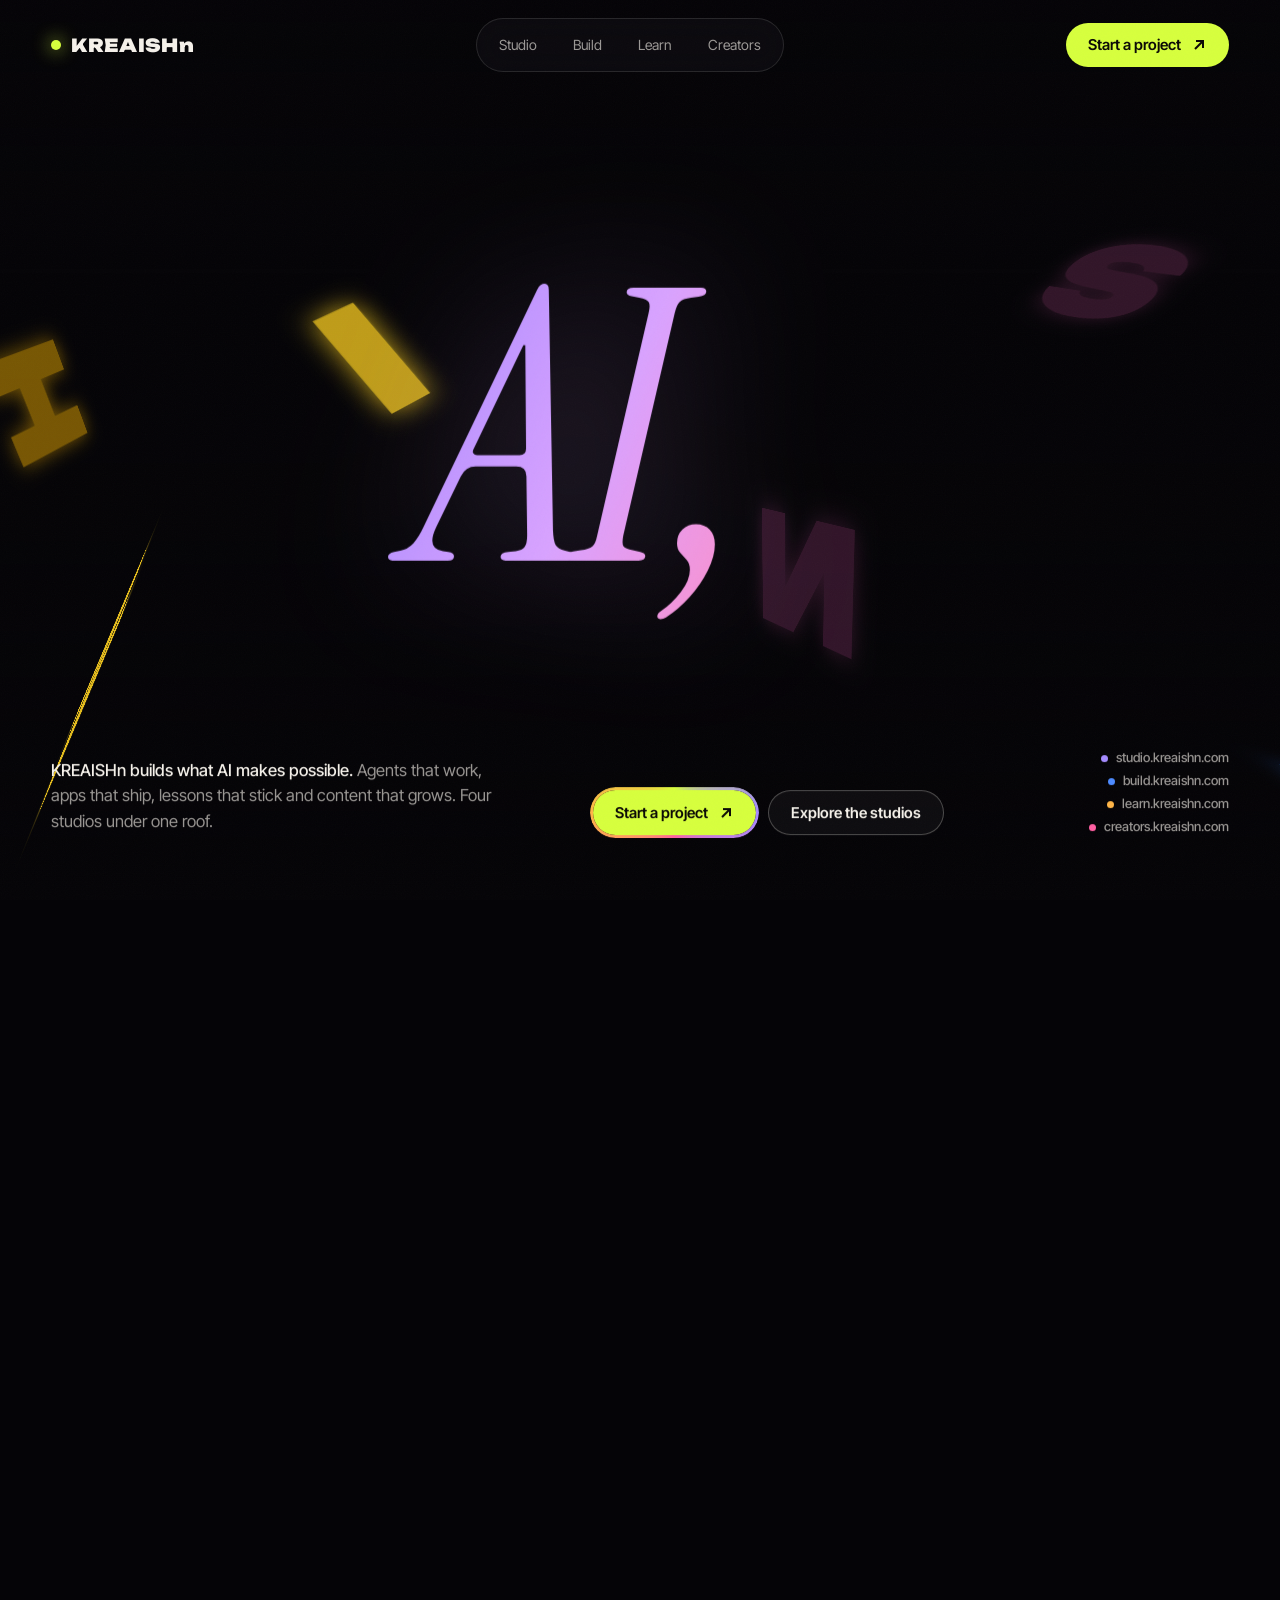
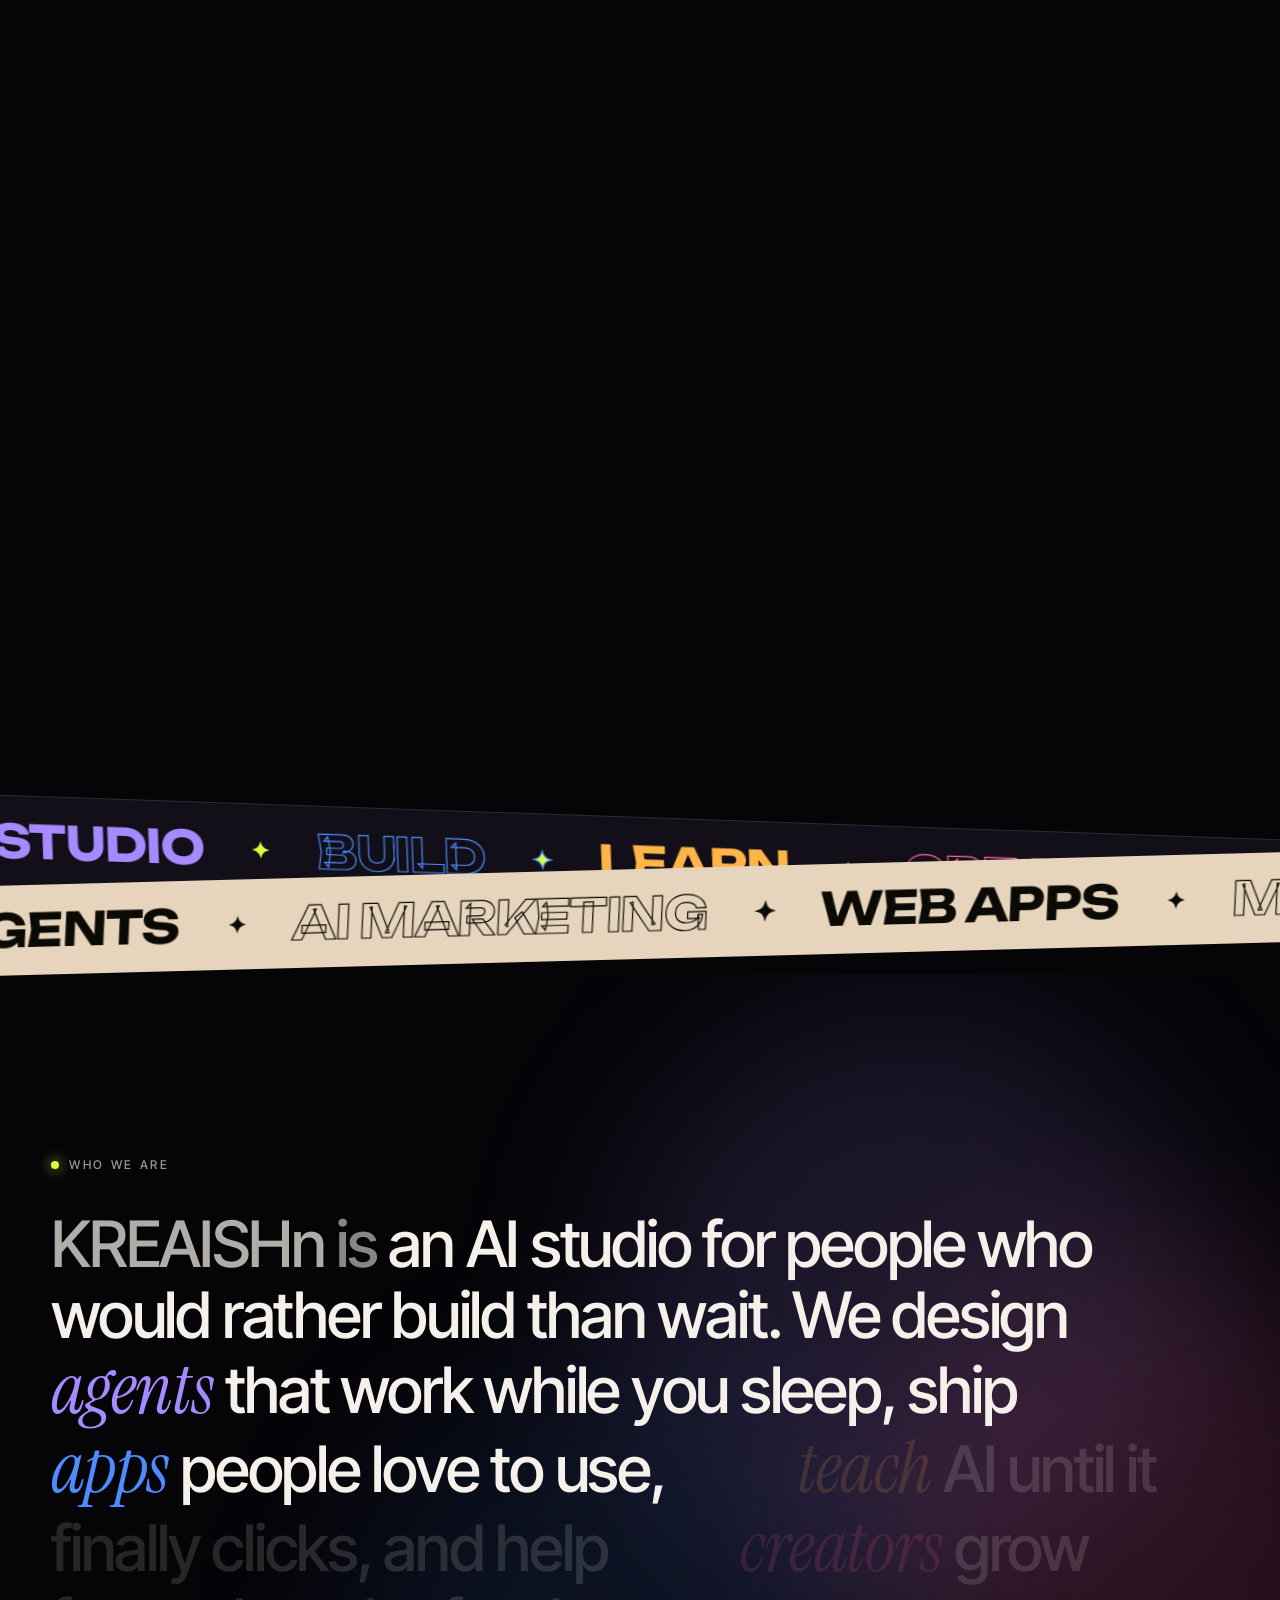
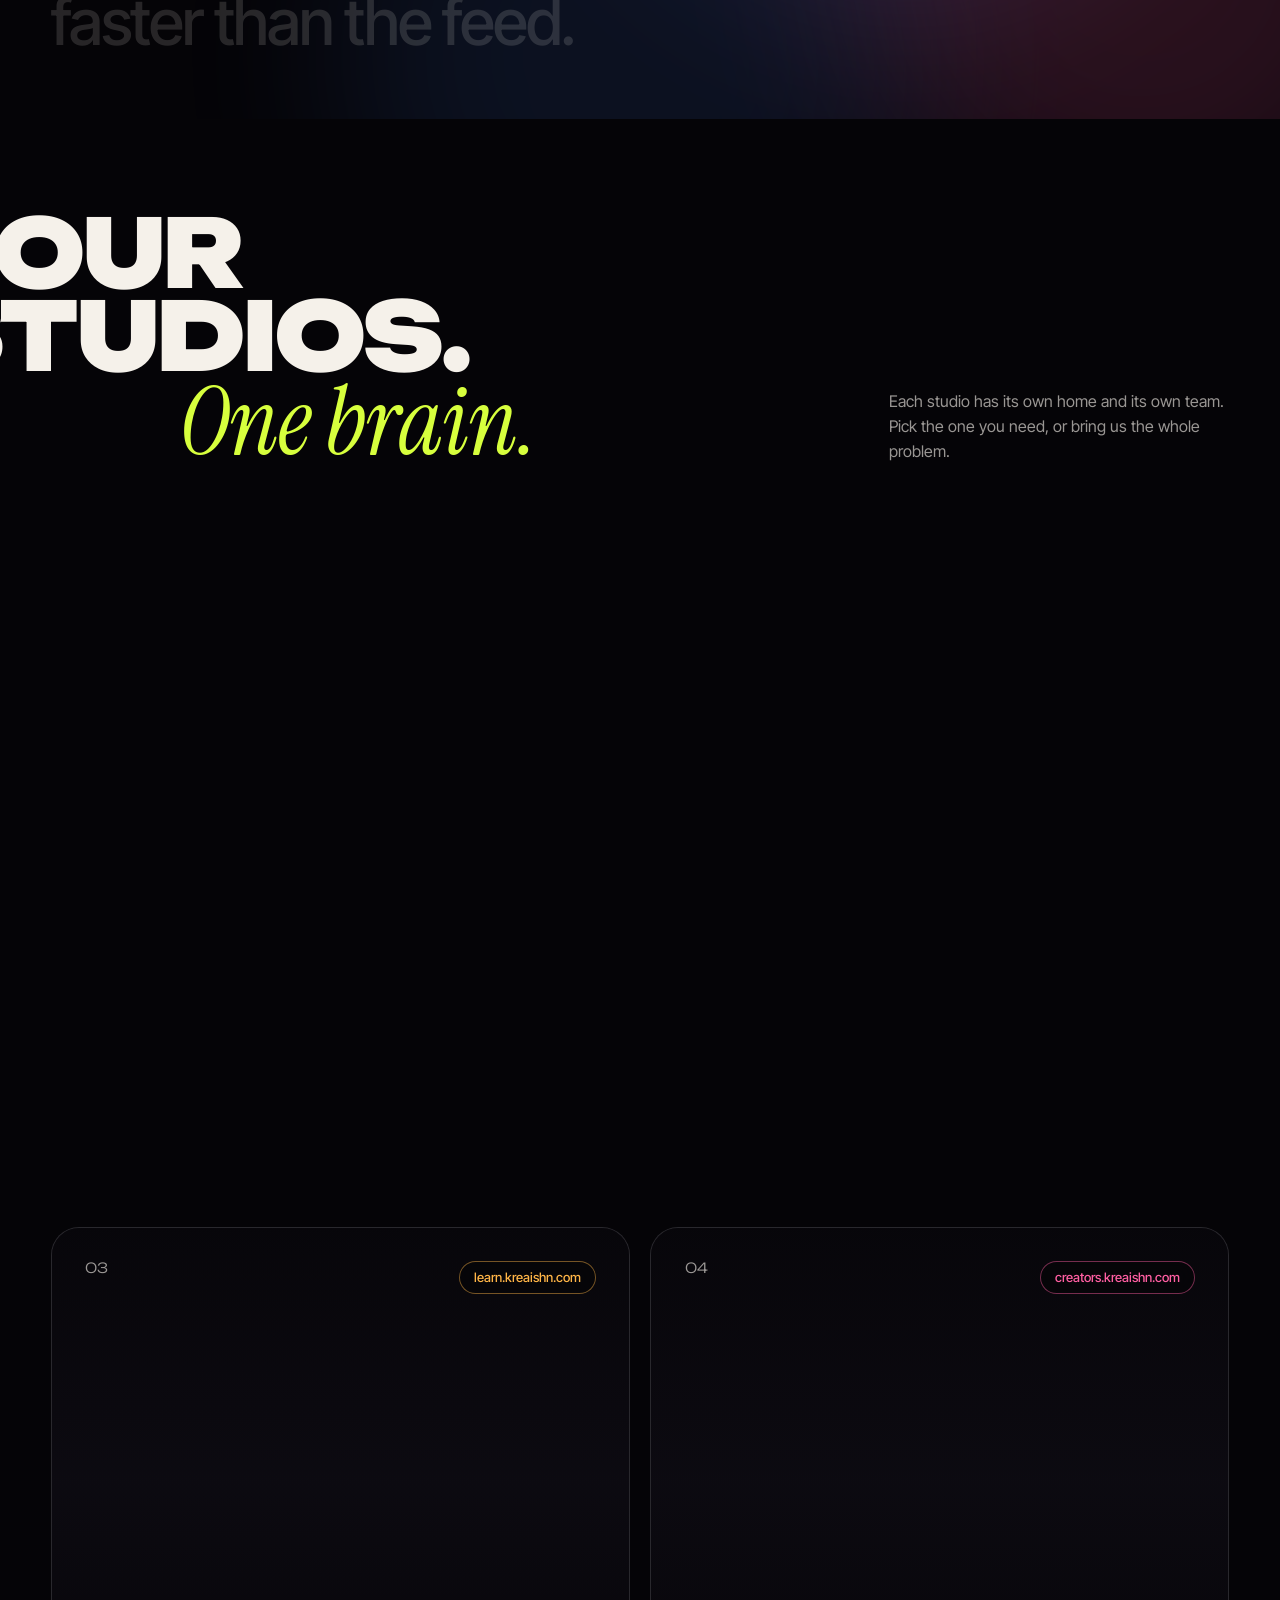
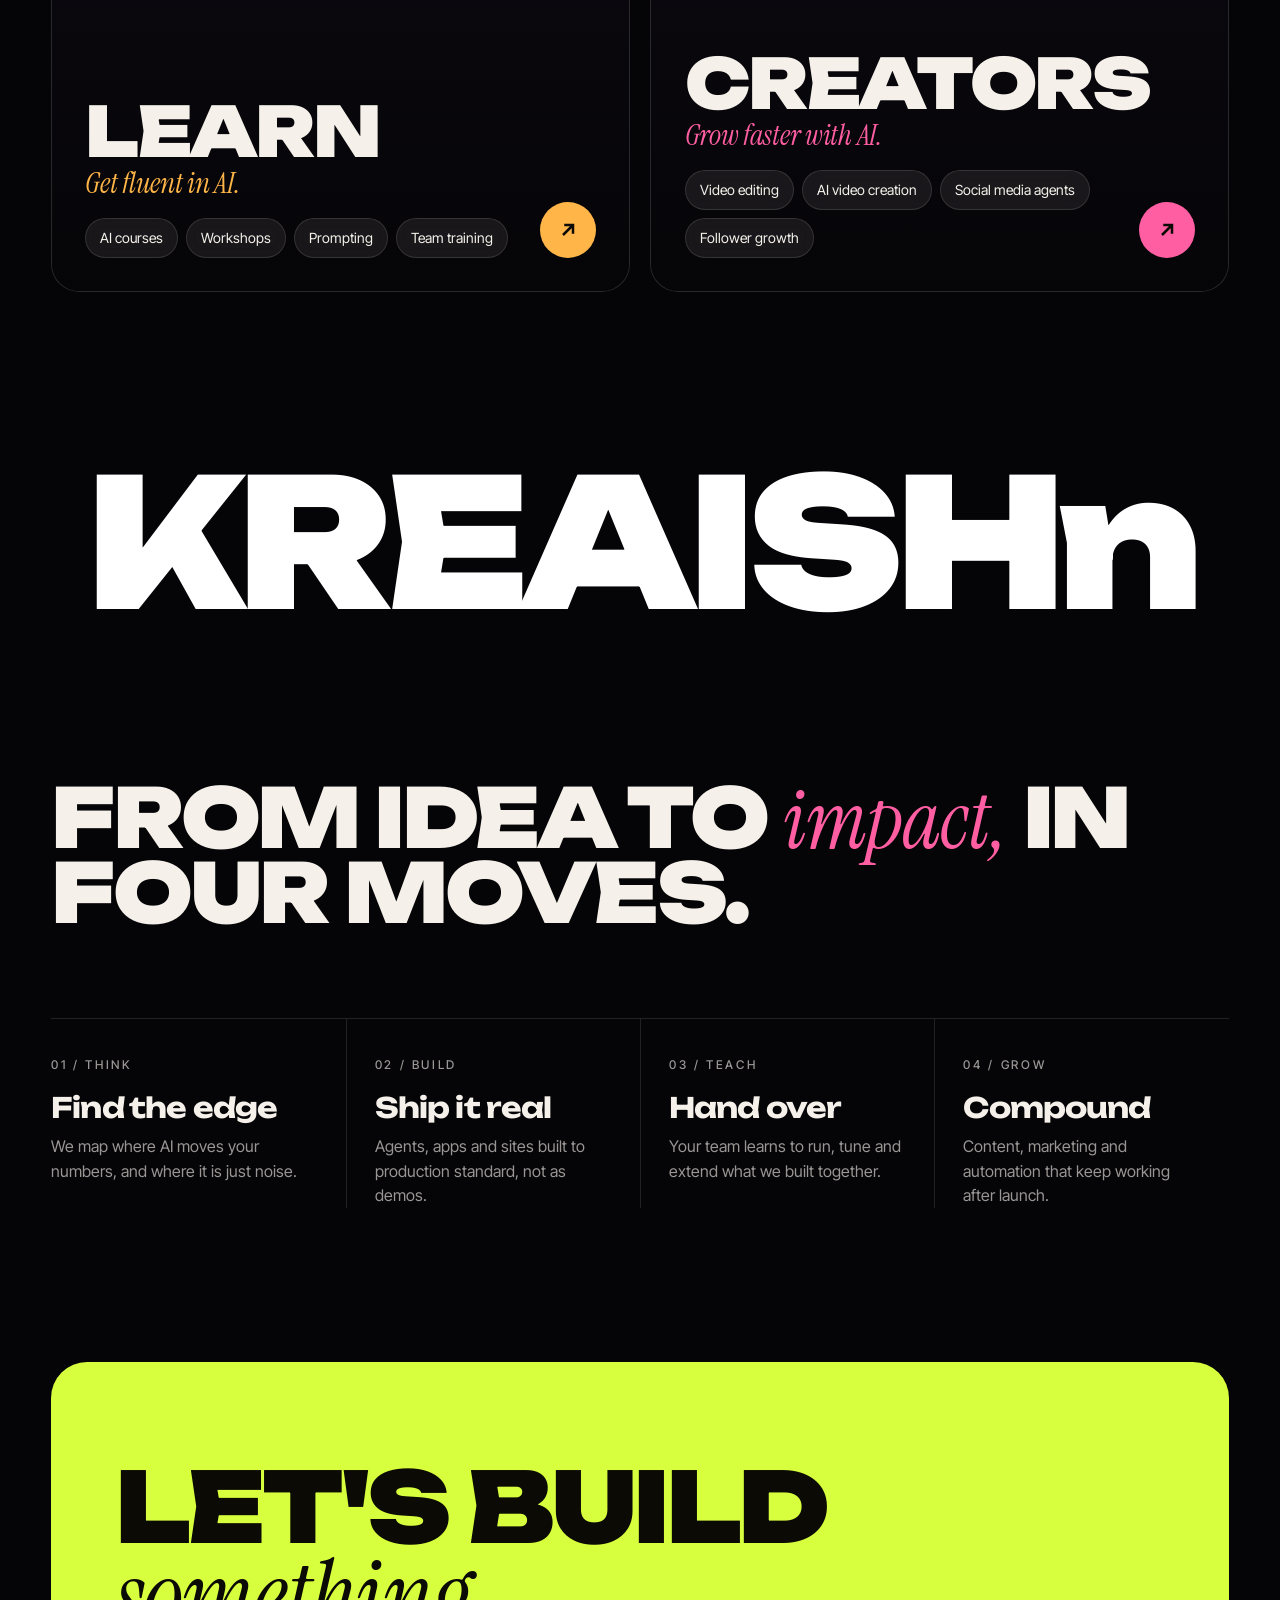
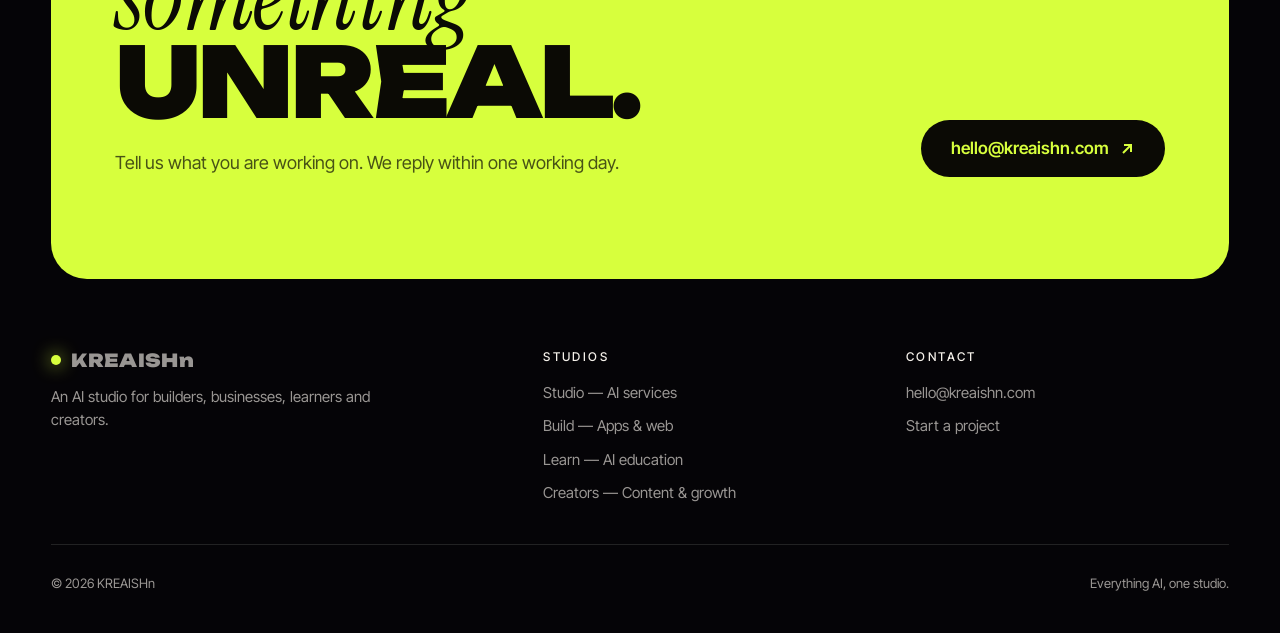
==== commit 04c23466: "Pinned hero sequence: EVERYTHING bursts left, ONE STUDIO bursts right, AI glides to centre and zooms" ====
--- a/index.html
+++ b/index.html
@@ -29,6 +29,7 @@
 </header>
 
 <main>
+  <div class="hero-runway"><!-- tall scroll track: the hero stays pinned while the burst + AI zoom play -->
   <section class="hero">
     <video autoplay muted loop playsinline aria-hidden="true" src="https://d8j0ntlcm91z4.cloudfront.net/user_38xzZboKViGWJOttwIXH07lWA1P/hf_20260809_012548_ef22562c-c0ae-4816-ad9d-f8922af4e6a7.mp4"></video>
     <div class="glow" aria-hidden="true"></div>
@@ -57,6 +58,7 @@
       </div>
     </div>
   </section>
+  </div>
 
   <div class="tapes" aria-hidden="true">
     <div class="marquee tape-b"><div class="track" data-dir="-1">
--- a/styles.css
+++ b/styles.css
@@ -4,11 +4,17 @@
   --ink: #F5F1EA;
   --mute: rgba(245, 241, 234, .62);
   --line: rgba(245, 241, 234, .12);
-  --accent: #E6D5BC; /* soft warm sand */
+  --accent: #D7FF3D;
   --studio: #A58BFF;
   --build: #4D8BFF;
   --learn: #FFB547;
   --creators: #FF5FA2;
+  /* hero AI gradient hues, sampled from the violet-pink dune video */
+  --lilac: #D9A3FF;
+  --lavender: #C3B4FF;
+  --rose: #FF8FB8;
+  --peach: #FFC2A8;
+  --periwinkle: #8E9BFF;
   --ease: cubic-bezier(.22, 1, .36, 1);
   --pad: clamp(20px, 4vw, 56px);
 }
@@ -244,12 +250,18 @@
 
 /* ===== HOMEPAGE SCROLL EFFECTS ===== */
 .progress { position: fixed; top: 0; left: 0; right: 0; z-index: 60; height: 2px; background: var(--accent); transform-origin: left; transform: scaleX(var(--sp, 0)); box-shadow: 0 0 12px var(--accent); }
-.hero video { transform: scale(calc(1.05 + var(--hp, 0) * .18)); translate: calc(var(--px, 0) * -14px) calc(var(--py, 0) * -10px); }
-.hero h1 { transform: translateY(calc(var(--hp, 0) * -12vh)); opacity: calc(1 - var(--hp, 0) * 1.1); filter: blur(calc(var(--hp, 0) * 8px)); }
-/* lines split apart on scroll and drift with the pointer */
-.hero h1 .line:nth-child(1) { translate: calc(var(--hp, 0) * -22vw + var(--px, 0) * -18px) calc(var(--py, 0) * -8px); }
-.hero h1 .line:nth-child(2) { translate: calc(var(--hp, 0) * 22vw + var(--px, 0) * 18px) calc(var(--py, 0) * 8px); }
+/* scrolling out of the hero: the video darkens while the headline's letters take the video's colours and explode (main.js) */
+.hero video { transform: scale(calc(1.05 + var(--hp, 0) * .12)); translate: calc(var(--px, 0) * -14px) calc(var(--py, 0) * -10px); opacity: calc(.9 - var(--dim, 0) * .82); } /* --dim eases in fast from the first pixel of scroll */
+.hero h1 .line:nth-child(1) { translate: calc(var(--px, 0) * -18px) calc(var(--py, 0) * -8px); }
+.hero h1 .line:nth-child(2) { translate: calc(var(--px, 0) * 18px) calc(var(--py, 0) * 8px); }
+.hero h1.boom .line { overflow: visible; } /* drop the entrance mask once letters start flying */
+.hero h1 .word { display: inline-block; white-space: nowrap; }
+.hero h1 .ch { display: inline-block; will-change: transform, opacity; margin-right: -.01em; } /* makes up for kerning lost when letters are split */
 .hero-foot { translate: 0 calc(var(--hp, 0) * -6vh); }
+/* pinned hero: ~1.6 screens of scroll play the burst + AI zoom before the next section can arrive */
+.hero-runway { height: 260vh; }
+.hero-runway .hero { position: sticky; top: 0; height: 100svh; min-height: 0; }
+.hero-foot > *, .badge { opacity: calc(1 - var(--hp, 0) * 6); } /* copy and badge clear out at the start of the burst */
 .track { will-change: transform; }
 .worlds { overflow-x: clip; }
 .drift { display: inline-block; will-change: translate; }
@@ -265,6 +277,8 @@
 @media (prefers-reduced-motion: reduce) {
   .hero video, .hero h1 { transform: none; opacity: 1; filter: none; translate: none; }
   .hero h1 .line { translate: none; }
+  .hero-runway { height: auto; }
+  .hero-runway .hero { position: relative; height: auto; min-height: 100svh; }
   .hero-foot, .drift { translate: none; }
 }
 
@@ -273,10 +287,34 @@
 .scrolled .nav::before { opacity: 1; }
 
 /* ===== FLASH LAYER ===== */
-/* iridescent shine on the hero's magic word */
-.shine { background: linear-gradient(100deg, var(--studio) 0%, var(--creators) 50%, var(--studio) 100%); background-size: 200% auto; -webkit-background-clip: text; background-clip: text; -webkit-text-fill-color: transparent; color: transparent; padding: 0 .1em 0 .02em; margin: 0 -.08em 0 -.02em; animation: shine 10s linear infinite; }
-.hero h1 .serif.shine { color: transparent; }
-@keyframes shine { from { background-position: 0% center; } to { background-position: -200% center; } }
+/* "AI,": soft three-colour gradient that fades to a new combo every 3s, with a light shimmer sweeping across
+   (registered colour properties are what make a gradient animatable) */
+@property --g1 { syntax: "<color>"; inherits: false; initial-value: #A58BFF; }
+@property --g2 { syntax: "<color>"; inherits: false; initial-value: #D9A3FF; }
+@property --g3 { syntax: "<color>"; inherits: false; initial-value: #FF8FB8; }
+@property --ga { syntax: "<angle>"; inherits: false; initial-value: 115deg; }
+.shine {
+  --g1: var(--studio); --g2: var(--lilac); --g3: var(--rose);
+  --sheen: linear-gradient(105deg, transparent 45%, rgba(255, 255, 255, .35) 47.5%, #fff 50%, rgba(255, 255, 255, .35) 52.5%, transparent 55%);
+  background: var(--sheen), linear-gradient(var(--ga), var(--g1) 5%, var(--g2) 50%, var(--g3) 95%);
+  background: var(--sheen), linear-gradient(in oklch var(--ga), var(--g1) 5%, var(--g2) 50%, var(--g3) 95%);
+  background-size: 250% 100%, 100% 100%;
+  background-repeat: no-repeat;
+  -webkit-background-clip: text; background-clip: text; -webkit-text-fill-color: transparent; color: transparent;
+  padding: .04em .14em .26em; margin: -.04em -.14em -.26em; /* room for italic overhang + comma tail so the clipped gradient never cuts them */
+  filter: drop-shadow(0 0 22px color-mix(in srgb, var(--g2) 35%, transparent));
+  animation: ai-colors 15s ease-in-out infinite, ai-shimmer 3s ease-in-out infinite, ai-flow 4s ease-in-out infinite alternate;
+}
+@keyframes ai-colors {
+  0%, 14% { --g1: var(--studio); --g2: var(--lilac); --g3: var(--rose); }
+  20%, 34% { --g1: var(--lilac); --g2: var(--rose); --g3: var(--peach); }
+  40%, 54% { --g1: var(--periwinkle); --g2: var(--lavender); --g3: var(--lilac); }
+  60%, 74% { --g1: var(--rose); --g2: var(--peach); --g3: var(--lavender); }
+  80%, 94% { --g1: var(--lavender); --g2: var(--studio); --g3: var(--rose); }
+  100% { --g1: var(--studio); --g2: var(--lilac); --g3: var(--rose); }
+}
+@keyframes ai-flow { from { --ga: 80deg; } to { --ga: 170deg; } }
+@keyframes ai-shimmer { from { background-position: 160% 0, 0 0; } to { background-position: -60% 0, 0 0; } }
 ::selection { background: var(--accent); color: #0B0A05; -webkit-text-fill-color: #0B0A05; }
 
 /* cursor-following colour glow over the hero video */
@@ -306,7 +344,7 @@
 .tape-b { background: #120F18; transform: rotate(2deg); }
 .tape-b .track span { color: var(--k); }
 .tape-b .track span:nth-child(even) { color: transparent; -webkit-text-stroke: 1.2px var(--k); }
-.tape-a { position: relative; z-index: 2; margin-top: -40px; background: var(--accent); color: #0B0A05; border: 0; transform: rotate(-1.5deg); }
+.tape-a { position: relative; z-index: 2; margin-top: -40px; background: #E6D5BC; /* softer sand on the tape only */ color: #0B0A05; border: 0; transform: rotate(-1.5deg); }
 .tape-a .track span::after { color: #0B0A05; }
 .tape-a .track span:nth-child(even) { -webkit-text-stroke: 1.2px #0B0A05; }
 
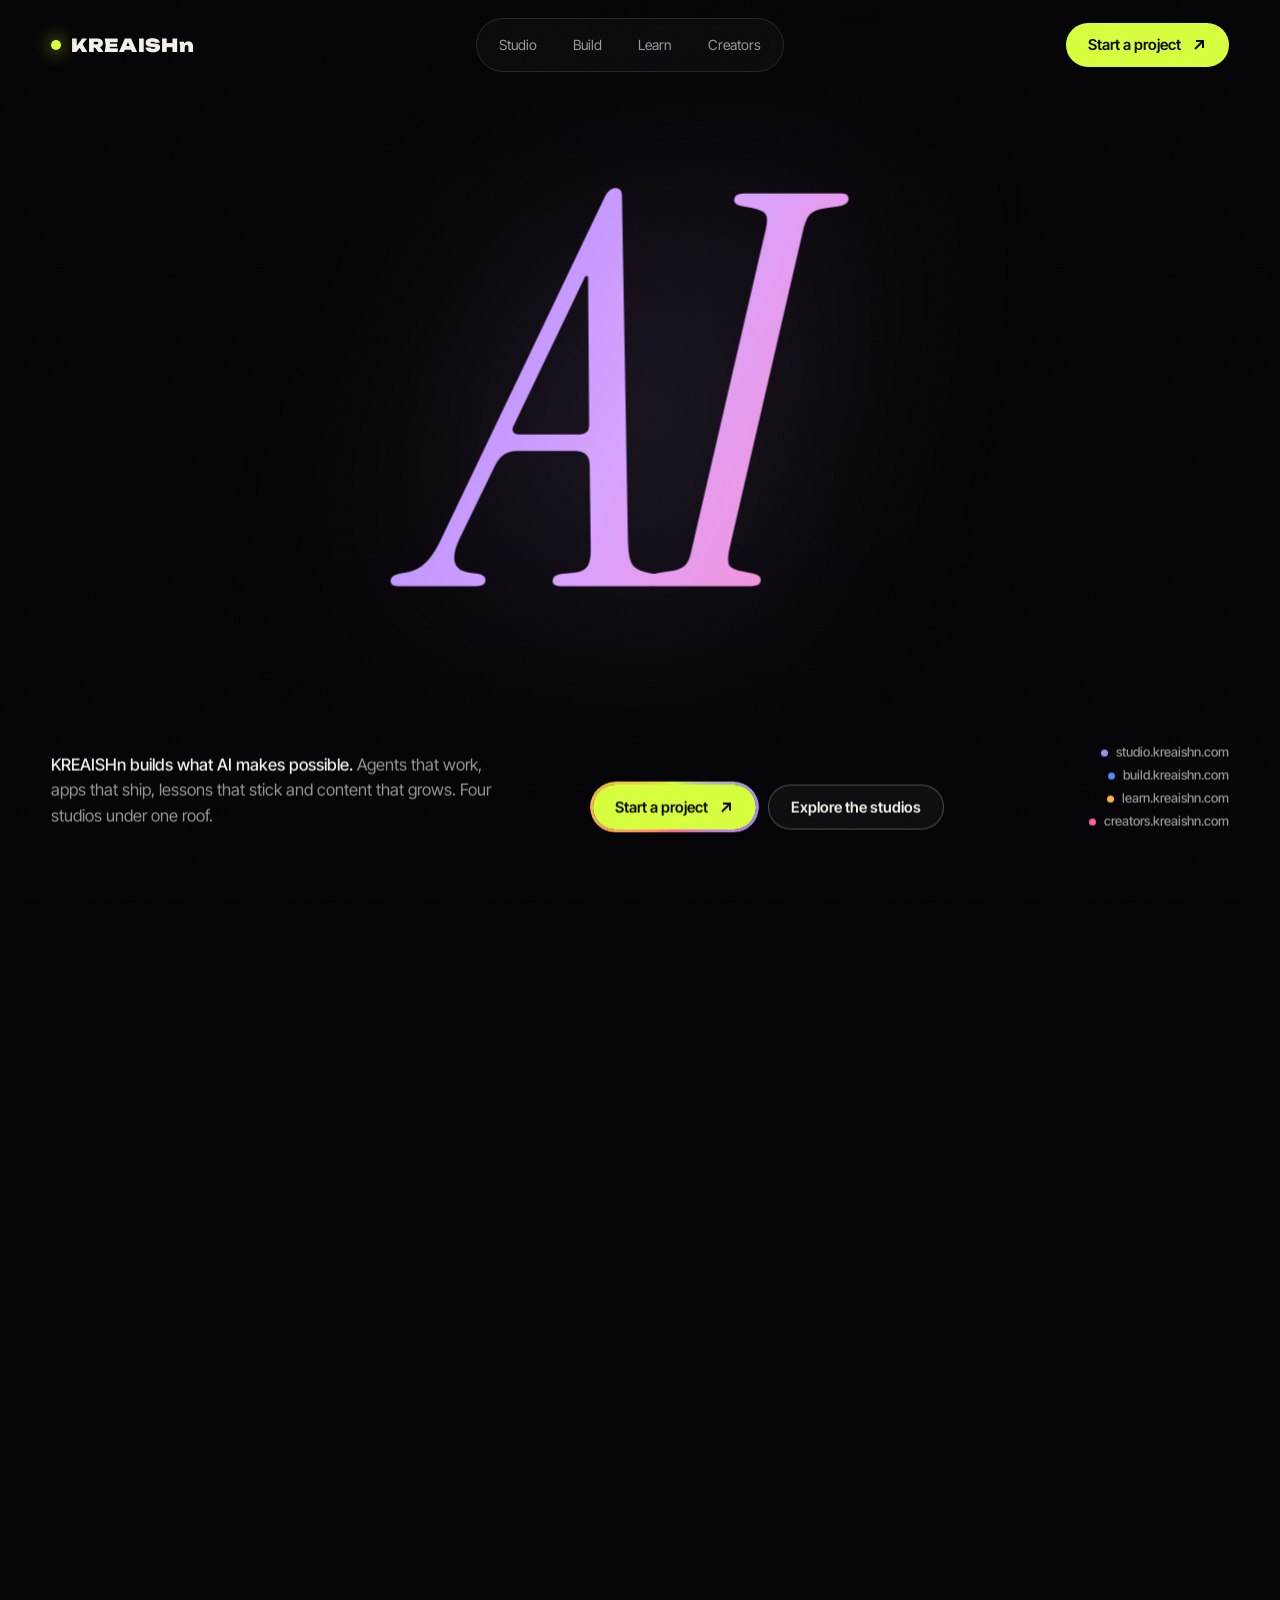
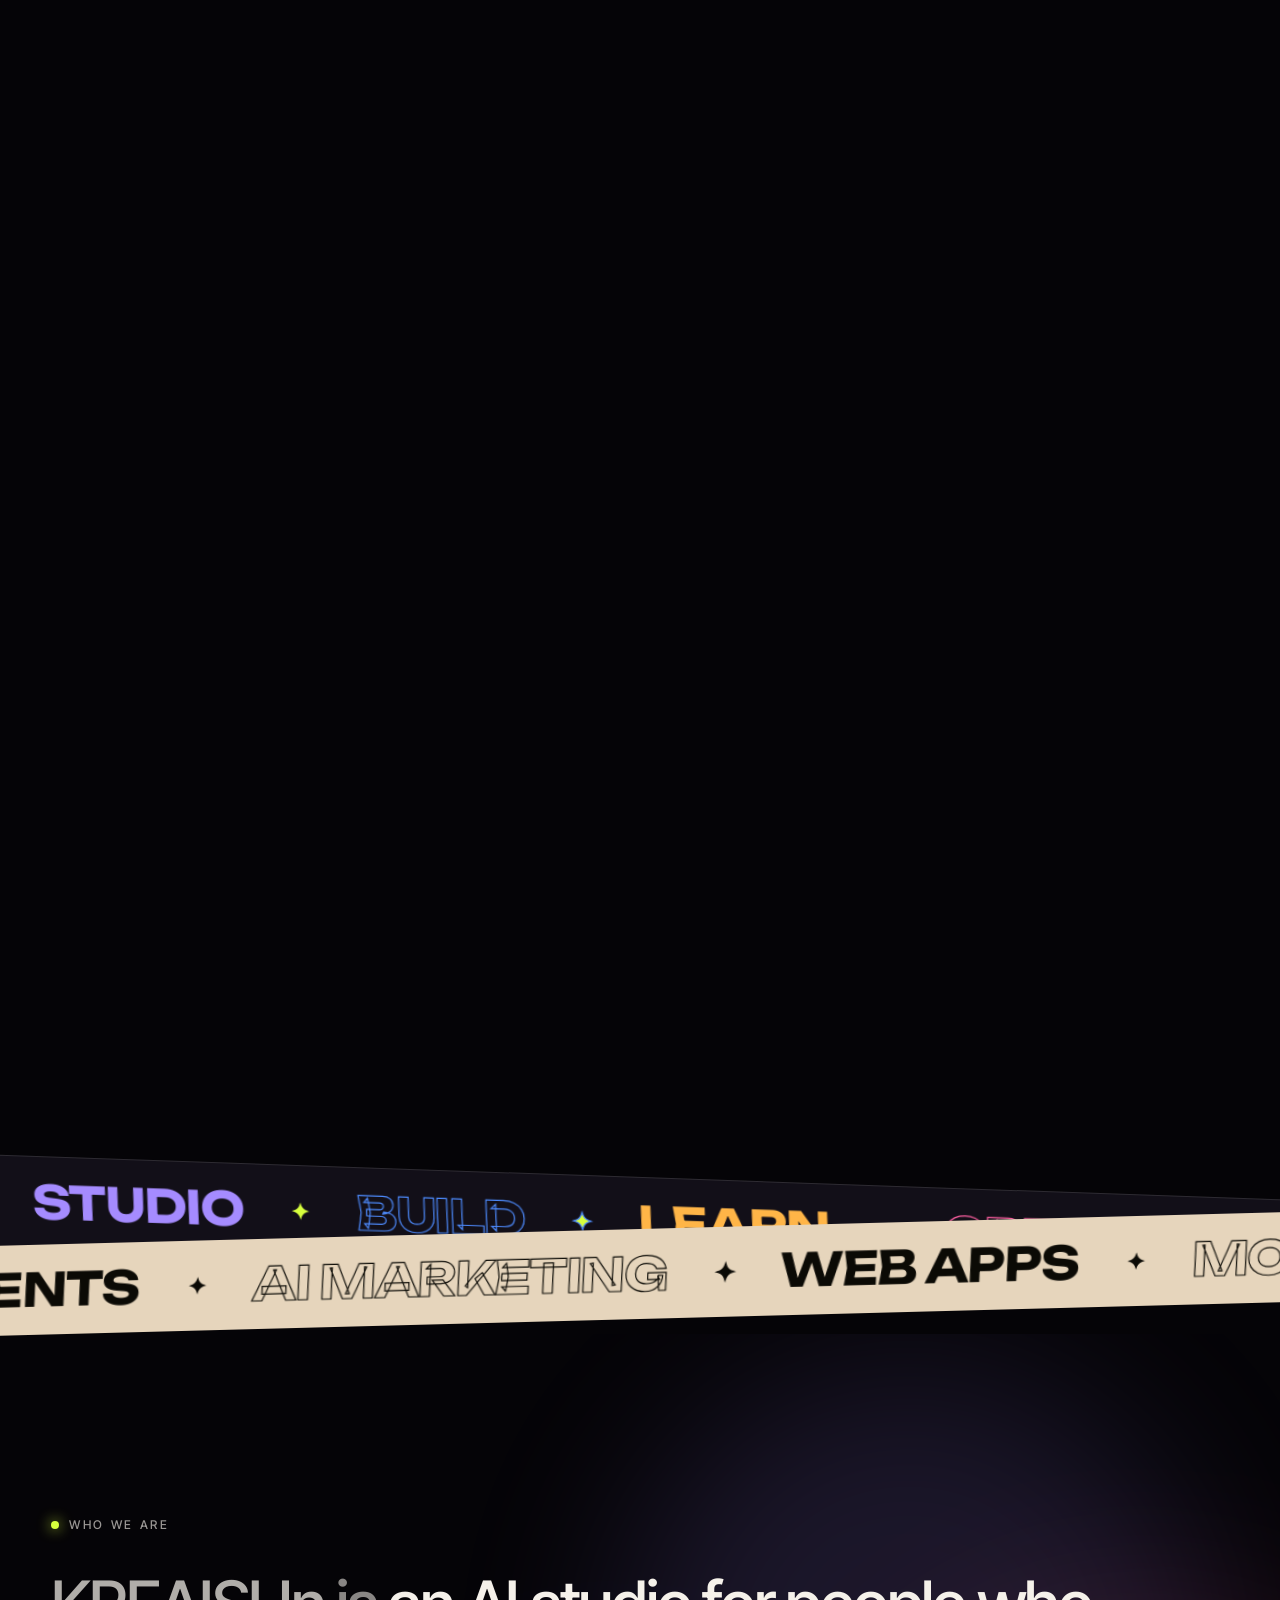
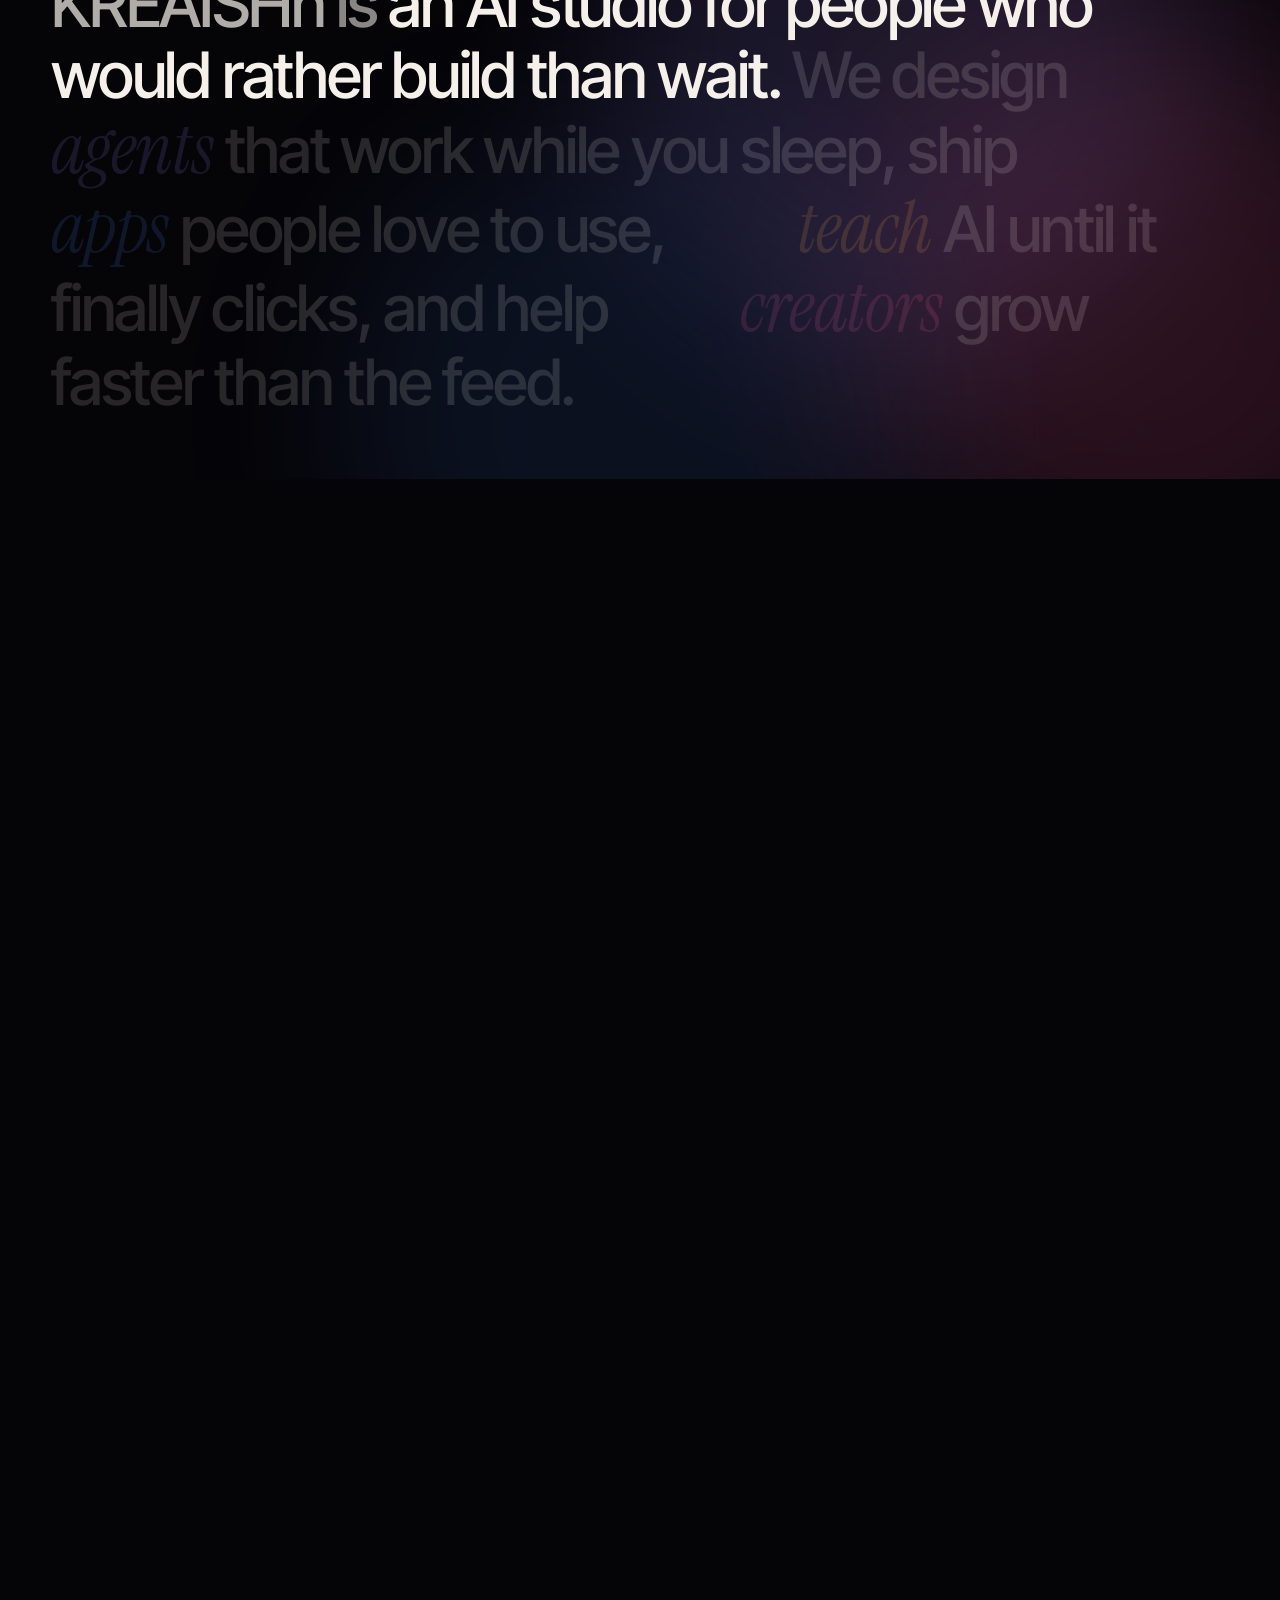
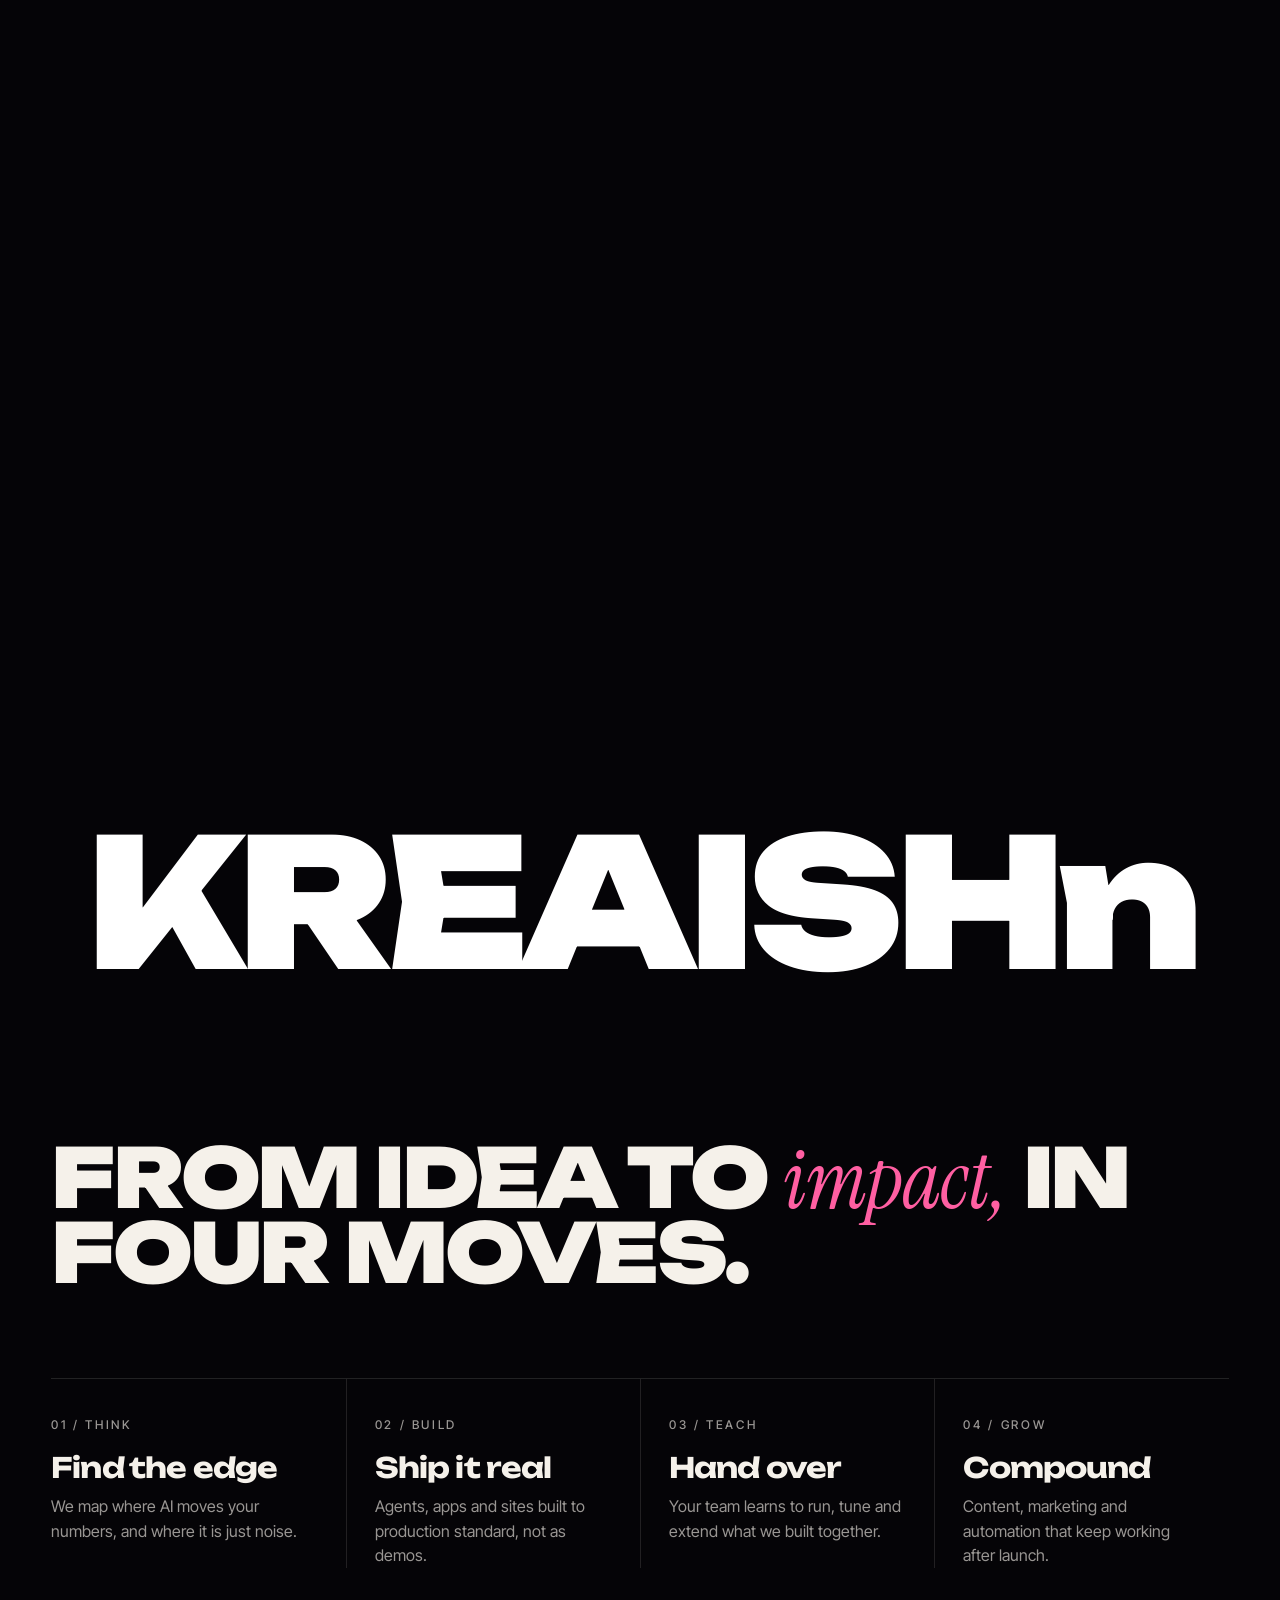
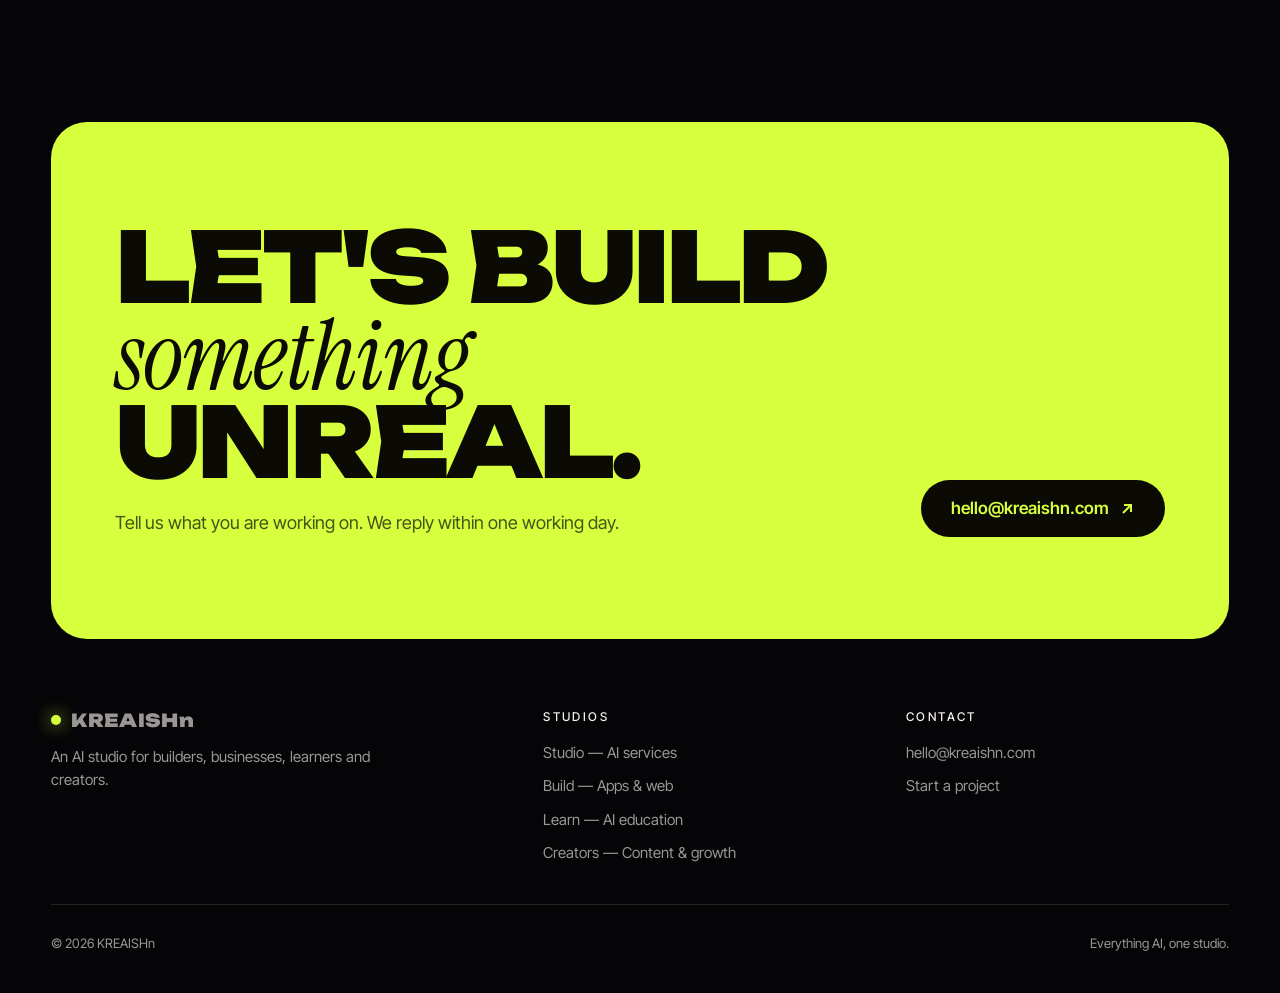
==== commit 6326701e: "Netflix-style AI dive: comma bursts away, AI becomes a centred logo then dives into the I stem Dive " ====
--- a/index.html
+++ b/index.html
@@ -40,7 +40,7 @@
     </a>
     <h1 class="display">
       <span class="line"><span>Everything</span></span>
-      <span class="line"><span><span class="serif shine">AI,</span> one studio.</span></span>
+      <span class="line"><span><span class="serif shine">AI</span><span class="serif shine">,</span> one studio.</span></span>
     </h1>
     <div class="hero-foot">
       <p><b>KREAISHn builds what AI makes possible.</b> Agents that work, apps that ship, lessons that stick and content that grows. Four studios under one roof.</p>
--- a/styles.css
+++ b/styles.css
@@ -258,9 +258,10 @@
 .hero h1 .word { display: inline-block; white-space: nowrap; }
 .hero h1 .ch { display: inline-block; will-change: transform, opacity; margin-right: -.01em; } /* makes up for kerning lost when letters are split */
 .hero-foot { translate: 0 calc(var(--hp, 0) * -6vh); }
-/* pinned hero: ~1.6 screens of scroll play the burst + AI zoom before the next section can arrive */
-.hero-runway { height: 260vh; }
+/* pinned hero: ~2 screens of scroll play the burst + AI zoom-and-dive before the next section can arrive */
+.hero-runway { height: 300vh; }
 .hero-runway .hero { position: sticky; top: 0; height: 100svh; min-height: 0; }
+.ai-flash { position: absolute; inset: 0; z-index: 3; pointer-events: none; opacity: 0; background: radial-gradient(120% 90% at 50% 50%, var(--lilac), var(--studio) 55%, var(--rose)); }
 .hero-foot > *, .badge { opacity: calc(1 - var(--hp, 0) * 6); } /* copy and badge clear out at the start of the burst */
 .track { will-change: transform; }
 .worlds { overflow-x: clip; }
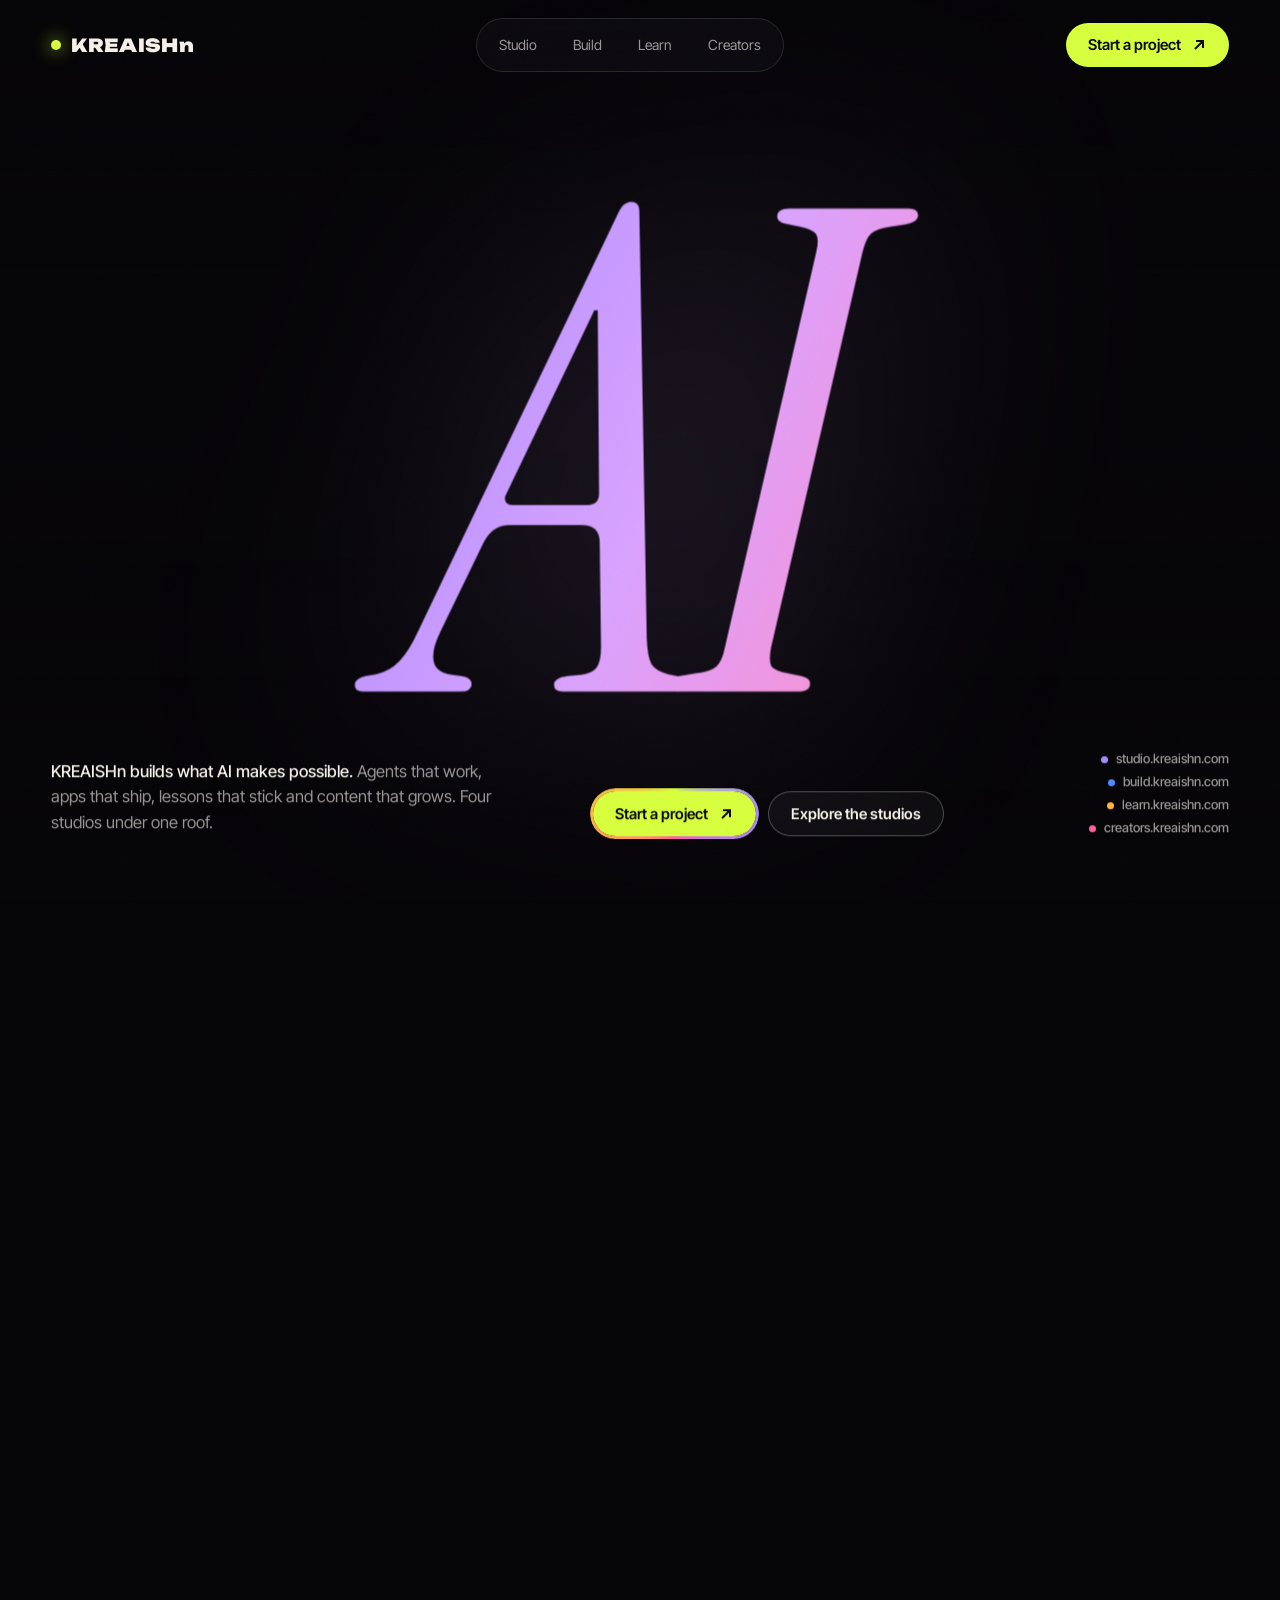
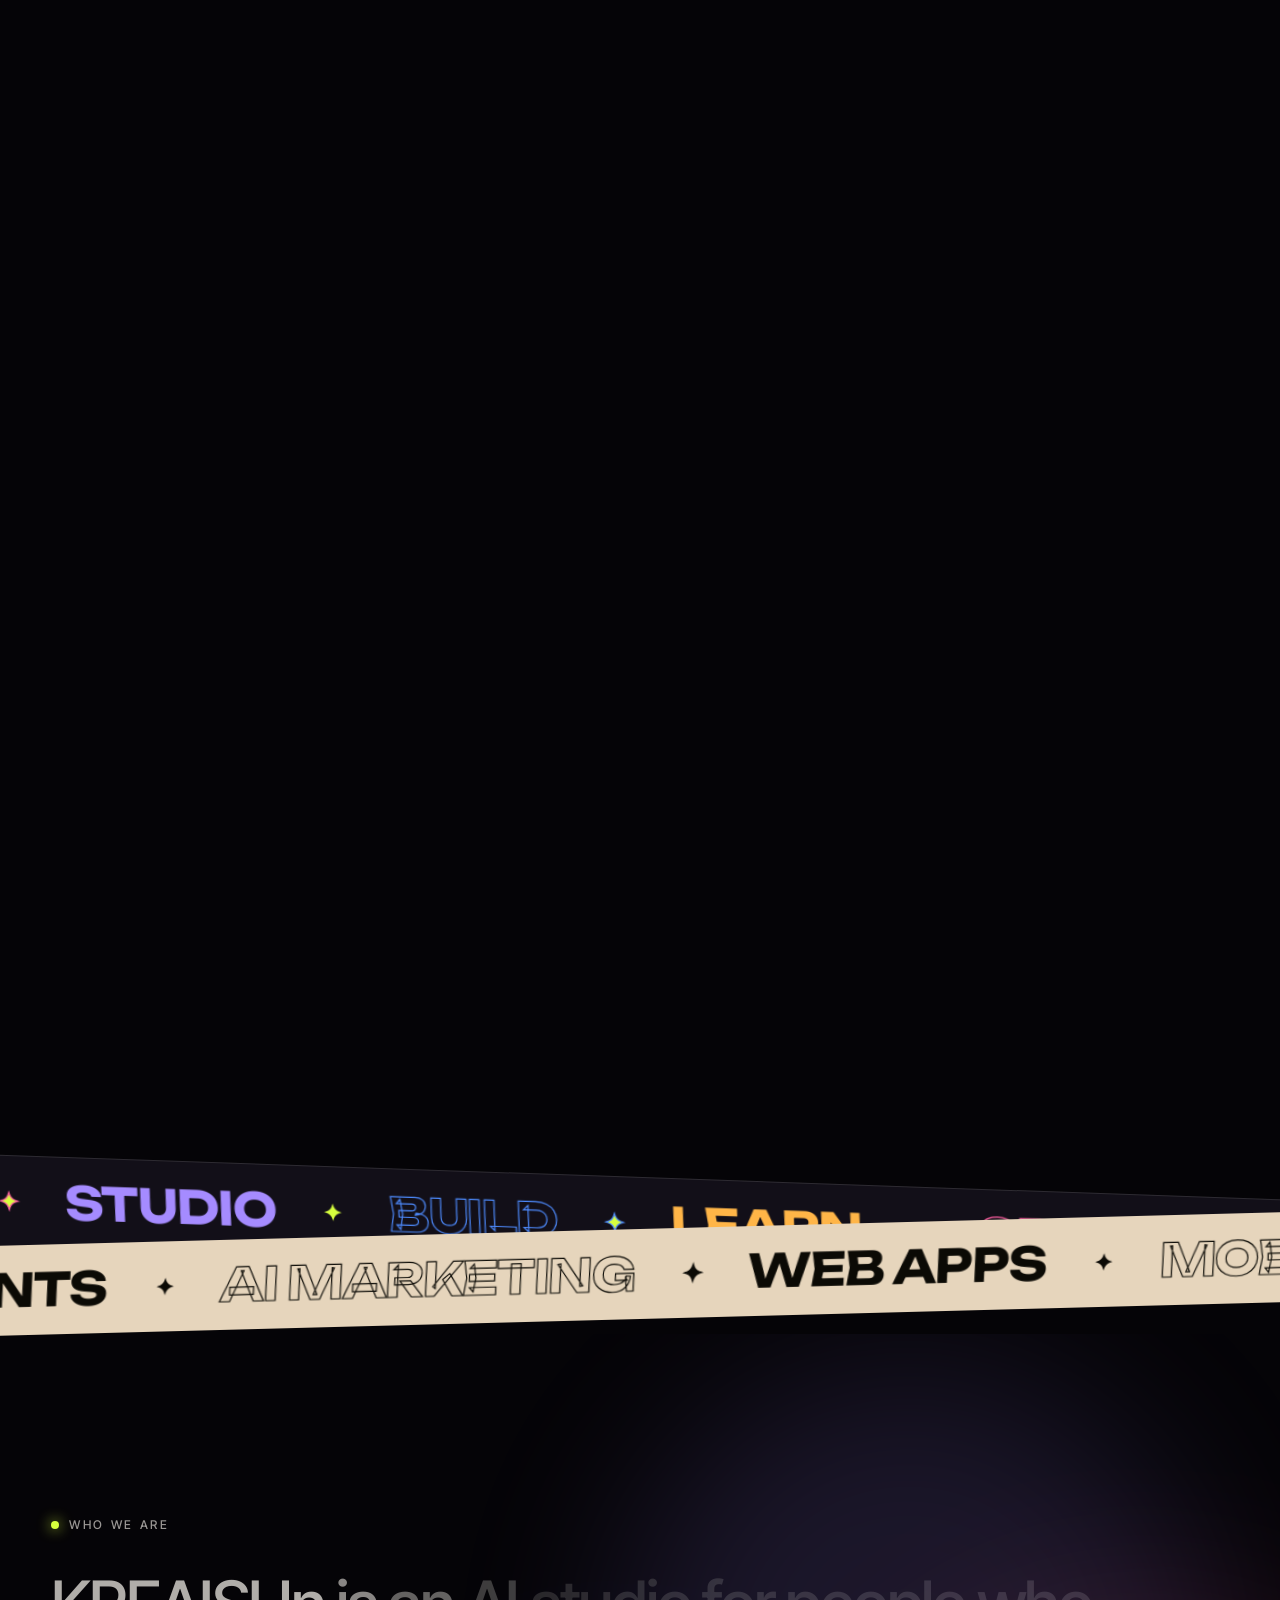
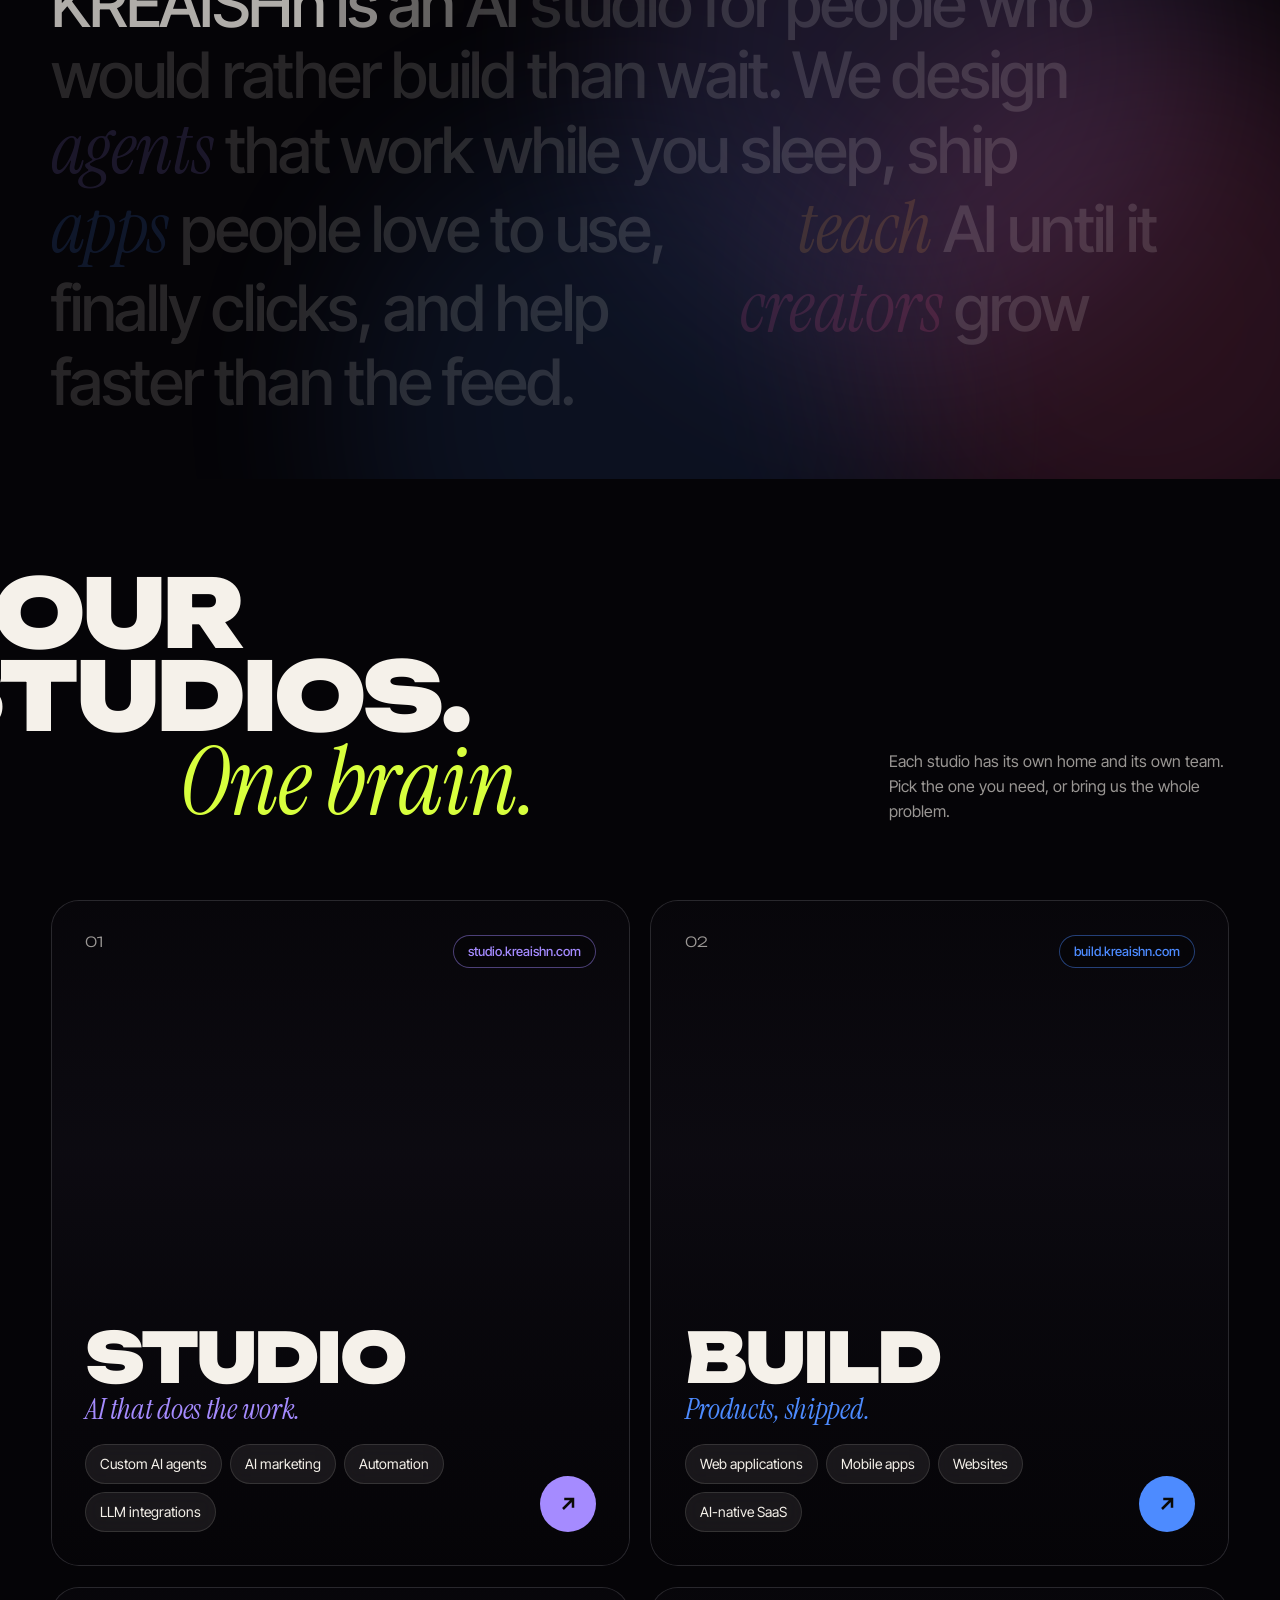
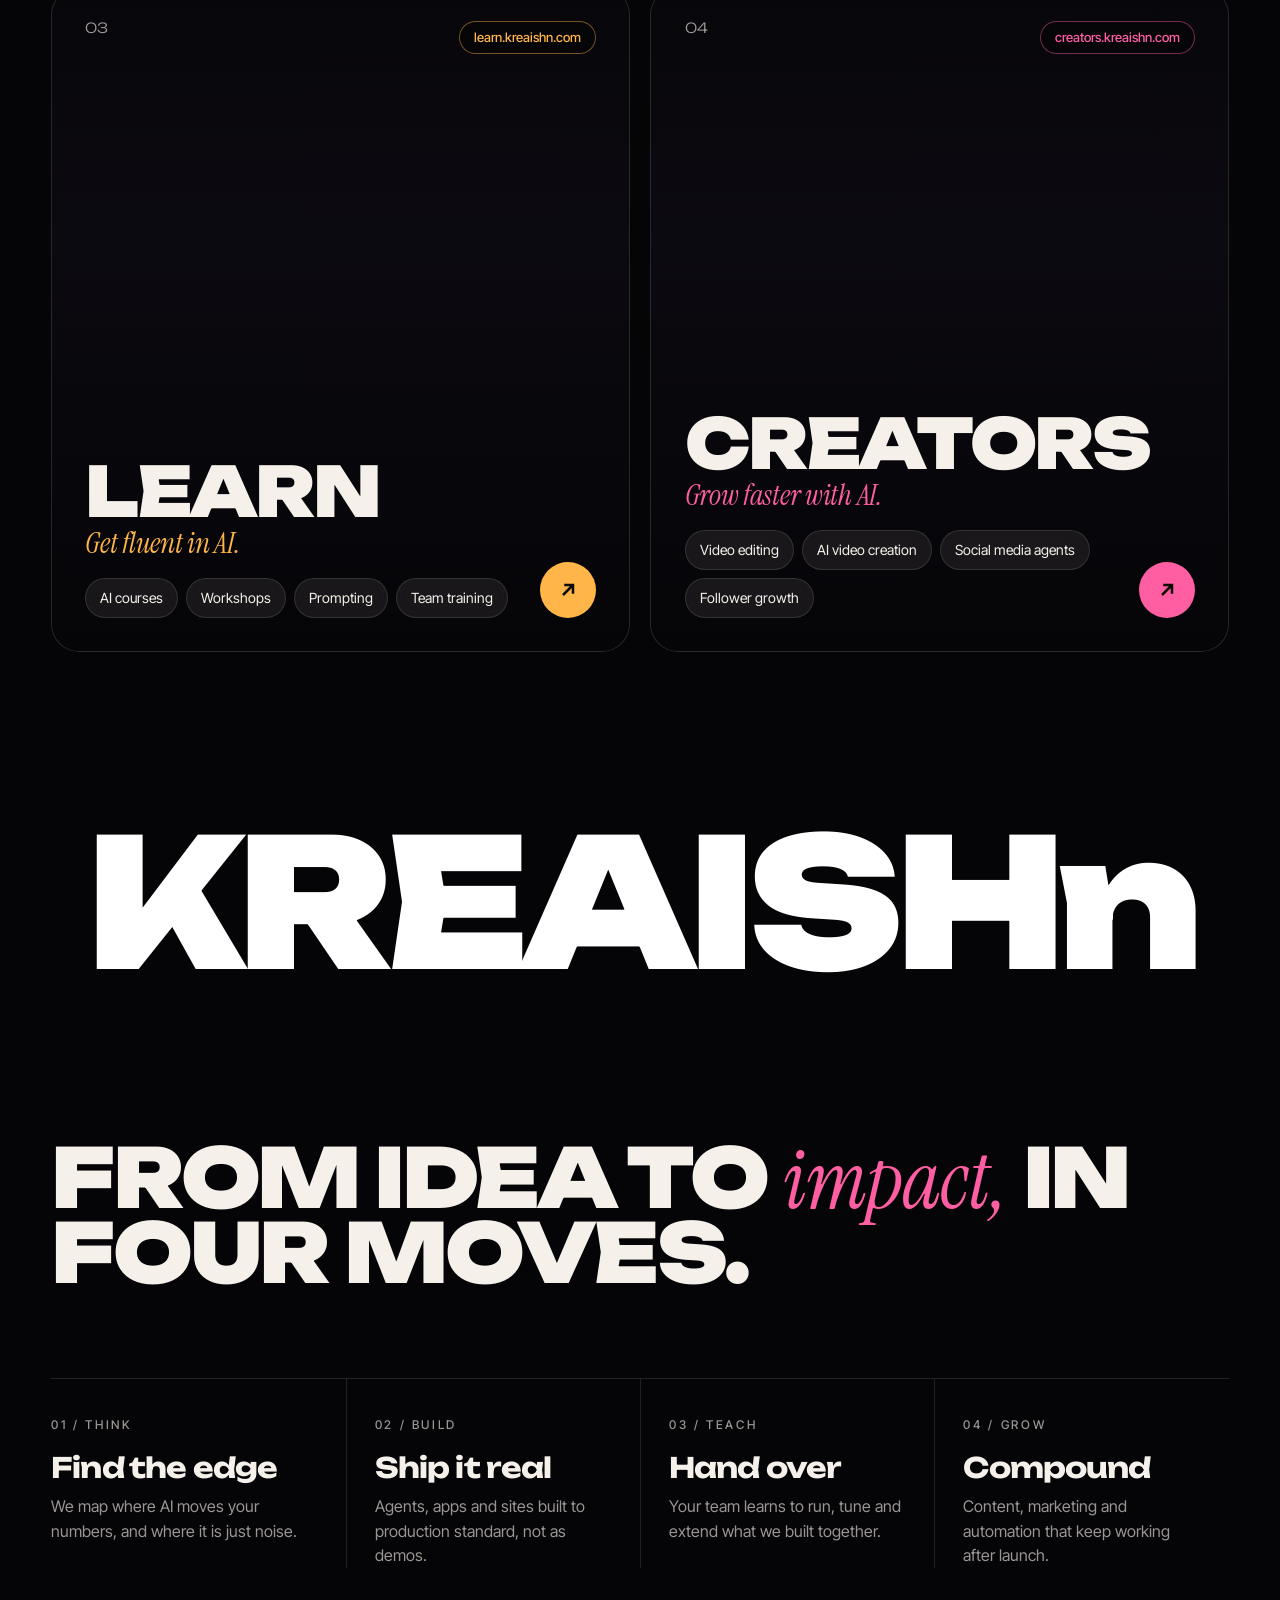
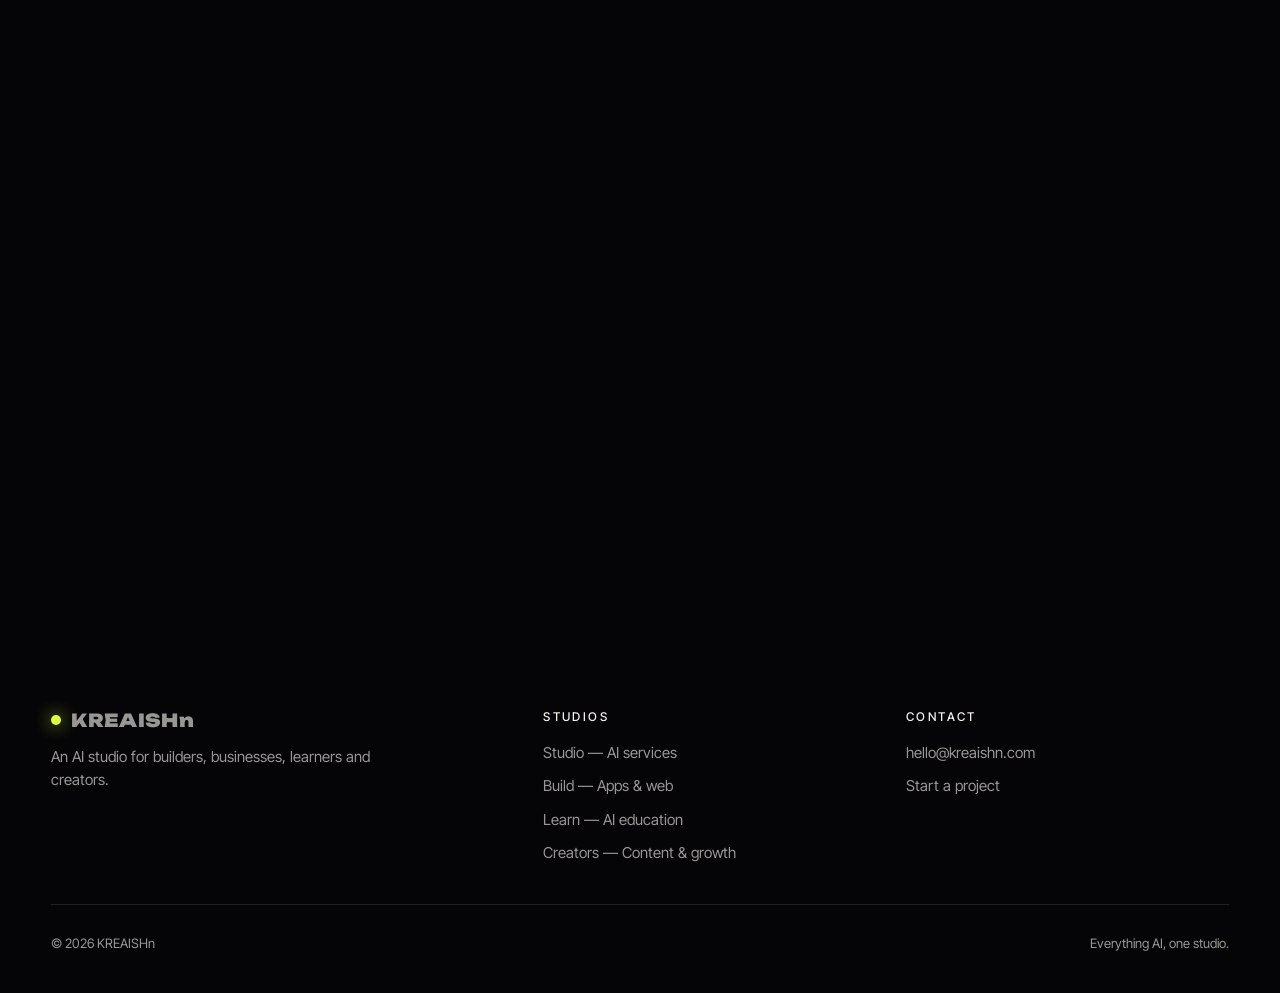
==== commit 7971cc7f: "Build card and Build page hero: chrome android robot video; left shade on inner-page heroes for titl" ====
--- a/index.html
+++ b/index.html
@@ -95,7 +95,7 @@
       </a>
 
       <a class="card reveal" id="build" href="build.html" style="--c:var(--build)">
-        <video data-src="https://d8j0ntlcm91z4.cloudfront.net/user_38xzZboKViGWJOttwIXH07lWA1P/hf_20260505_101331_74f9b798-3f00-4e86-8a01-377aa16ffeaa.mp4" muted loop playsinline aria-hidden="true"></video>
+        <video data-src="https://d8j0ntlcm91z4.cloudfront.net/user_38xzZboKViGWJOttwIXH07lWA1P/hf_20260601_110537_3a579fa0-7bbc-4d94-9d25-0e816c7840f5.mp4" muted loop playsinline aria-hidden="true"></video>
         <div class="card-top"><span class="num">02</span><span class="sub">build.kreaishn.com</span></div>
         <div class="card-body">
           <h3 class="display">Build<em class="serif">Products, shipped.</em></h3>
--- a/styles.css
+++ b/styles.css
@@ -153,7 +153,7 @@
 .nav ul a[aria-current="page"] { color: #0B0A05; background: var(--c); }
 .page-hero { position: relative; min-height: 92svh; display: flex; flex-direction: column; justify-content: flex-end; padding: 150px var(--pad) 56px; overflow: hidden; isolation: isolate; }
 .page-hero video { position: absolute; inset: 0; width: 100%; height: 100%; object-fit: cover; z-index: -2; }
-.page-hero::after { content: ""; position: absolute; inset: 0; z-index: -1; background: linear-gradient(180deg, rgba(5, 4, 7, .6) 0%, rgba(5, 4, 7, .05) 35%, rgba(5, 4, 7, .45) 65%, #050407 100%); }
+.page-hero::after { content: ""; position: absolute; inset: 0; z-index: -1; background: linear-gradient(90deg, rgba(5, 4, 7, .7) 0%, rgba(5, 4, 7, .35) 40%, transparent 65%), linear-gradient(180deg, rgba(5, 4, 7, .6) 0%, rgba(5, 4, 7, .05) 35%, rgba(5, 4, 7, .45) 65%, #050407 100%); } /* left shade keeps the title readable on light footage */
 .crumb { display: inline-flex; align-items: center; gap: 10px; margin-bottom: 24px; font: 500 13px/1 "Inter Tight", sans-serif; padding: 10px 16px; border-radius: 999px; background: rgba(5, 4, 7, .5); backdrop-filter: blur(10px); border: 1px solid color-mix(in srgb, var(--c) 50%, transparent); color: var(--c); align-self: flex-start; }
 .crumb::before { content: ""; width: 7px; height: 7px; border-radius: 50%; background: var(--c); box-shadow: 0 0 12px var(--c); }
 .page-hero h1 { font-size: clamp(44px, 13.5vw, 240px); }
@@ -261,7 +261,7 @@
 /* pinned hero: ~2 screens of scroll play the burst + AI zoom-and-dive before the next section can arrive */
 .hero-runway { height: 300vh; }
 .hero-runway .hero { position: sticky; top: 0; height: 100svh; min-height: 0; }
-.ai-flash { position: absolute; inset: 0; z-index: 3; pointer-events: none; opacity: 0; background: radial-gradient(120% 90% at 50% 50%, var(--lilac), var(--studio) 55%, var(--rose)); }
+.ai-flash { position: absolute; inset: 0; z-index: 3; pointer-events: none; opacity: 0; background: var(--bg); } /* the dive ends in black so the star explosion pops */
 .hero-foot > *, .badge { opacity: calc(1 - var(--hp, 0) * 6); } /* copy and badge clear out at the start of the burst */
 .track { will-change: transform; }
 .worlds { overflow-x: clip; }
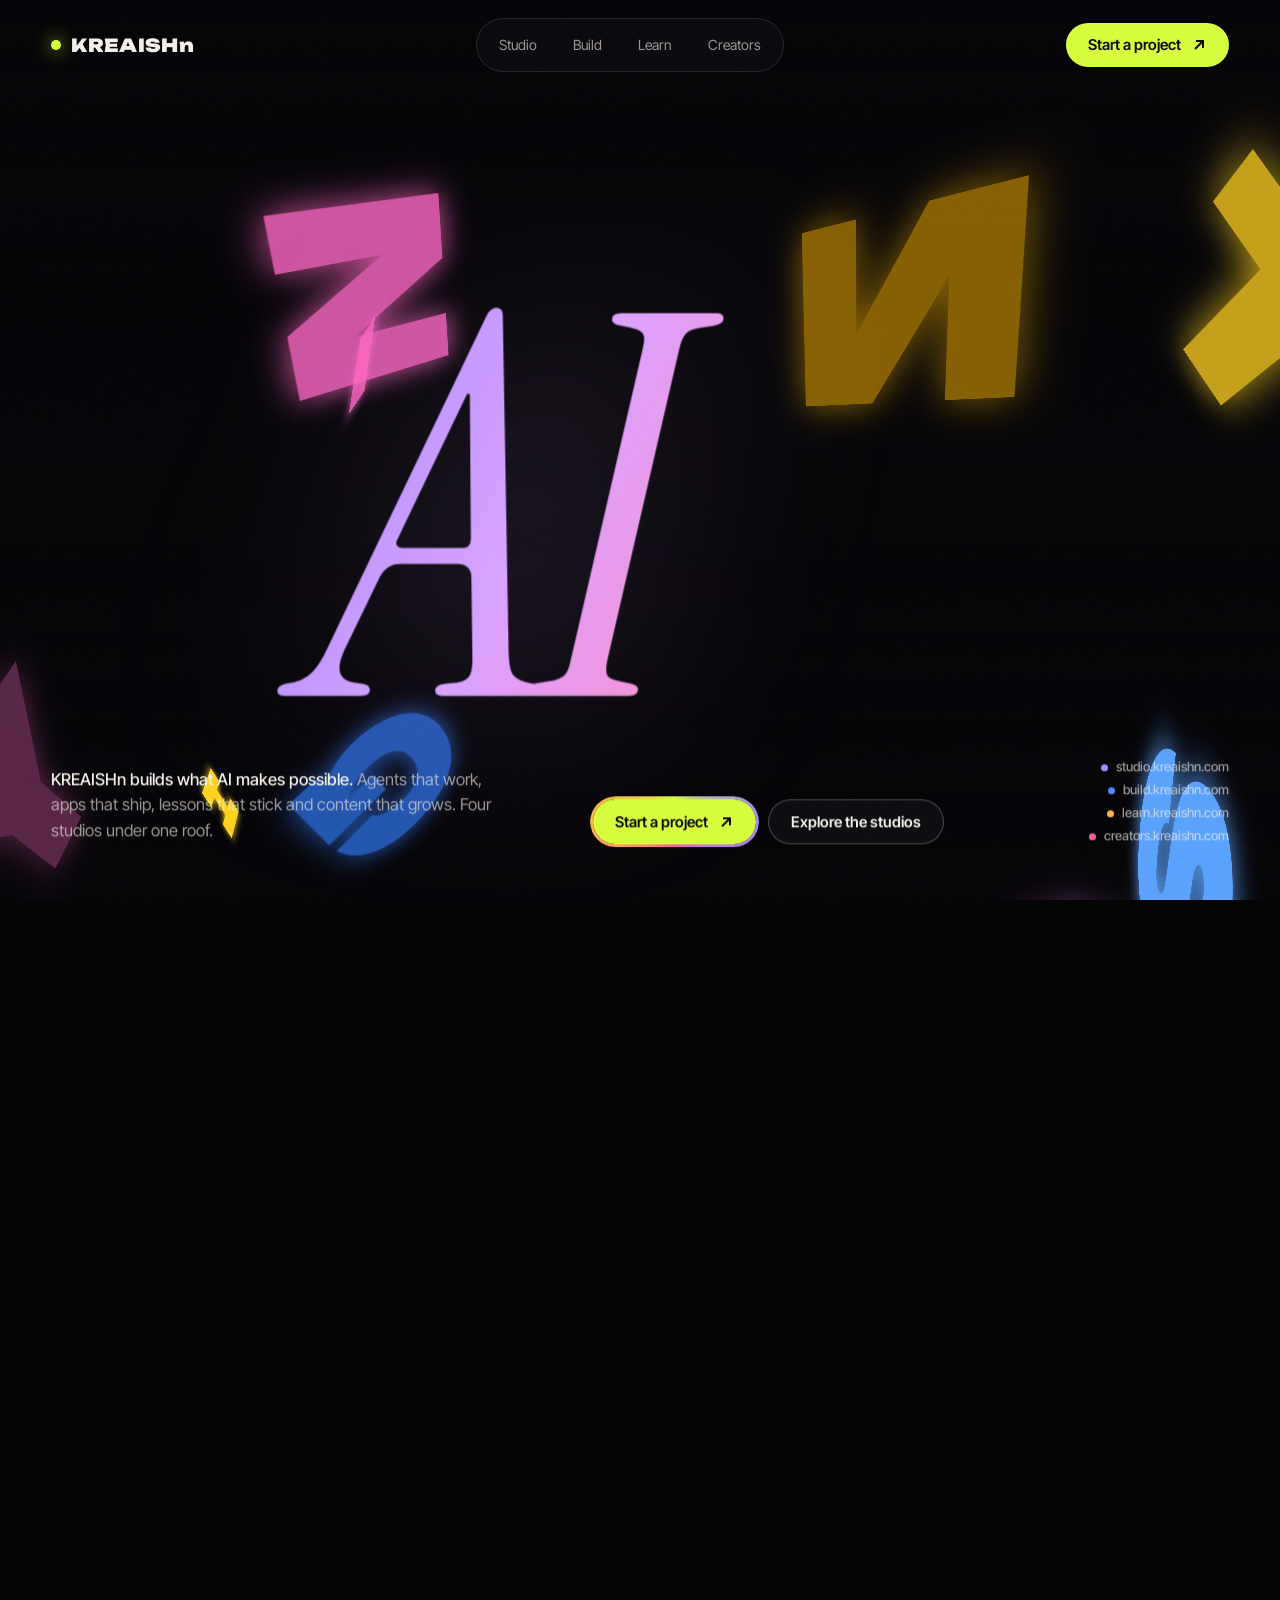
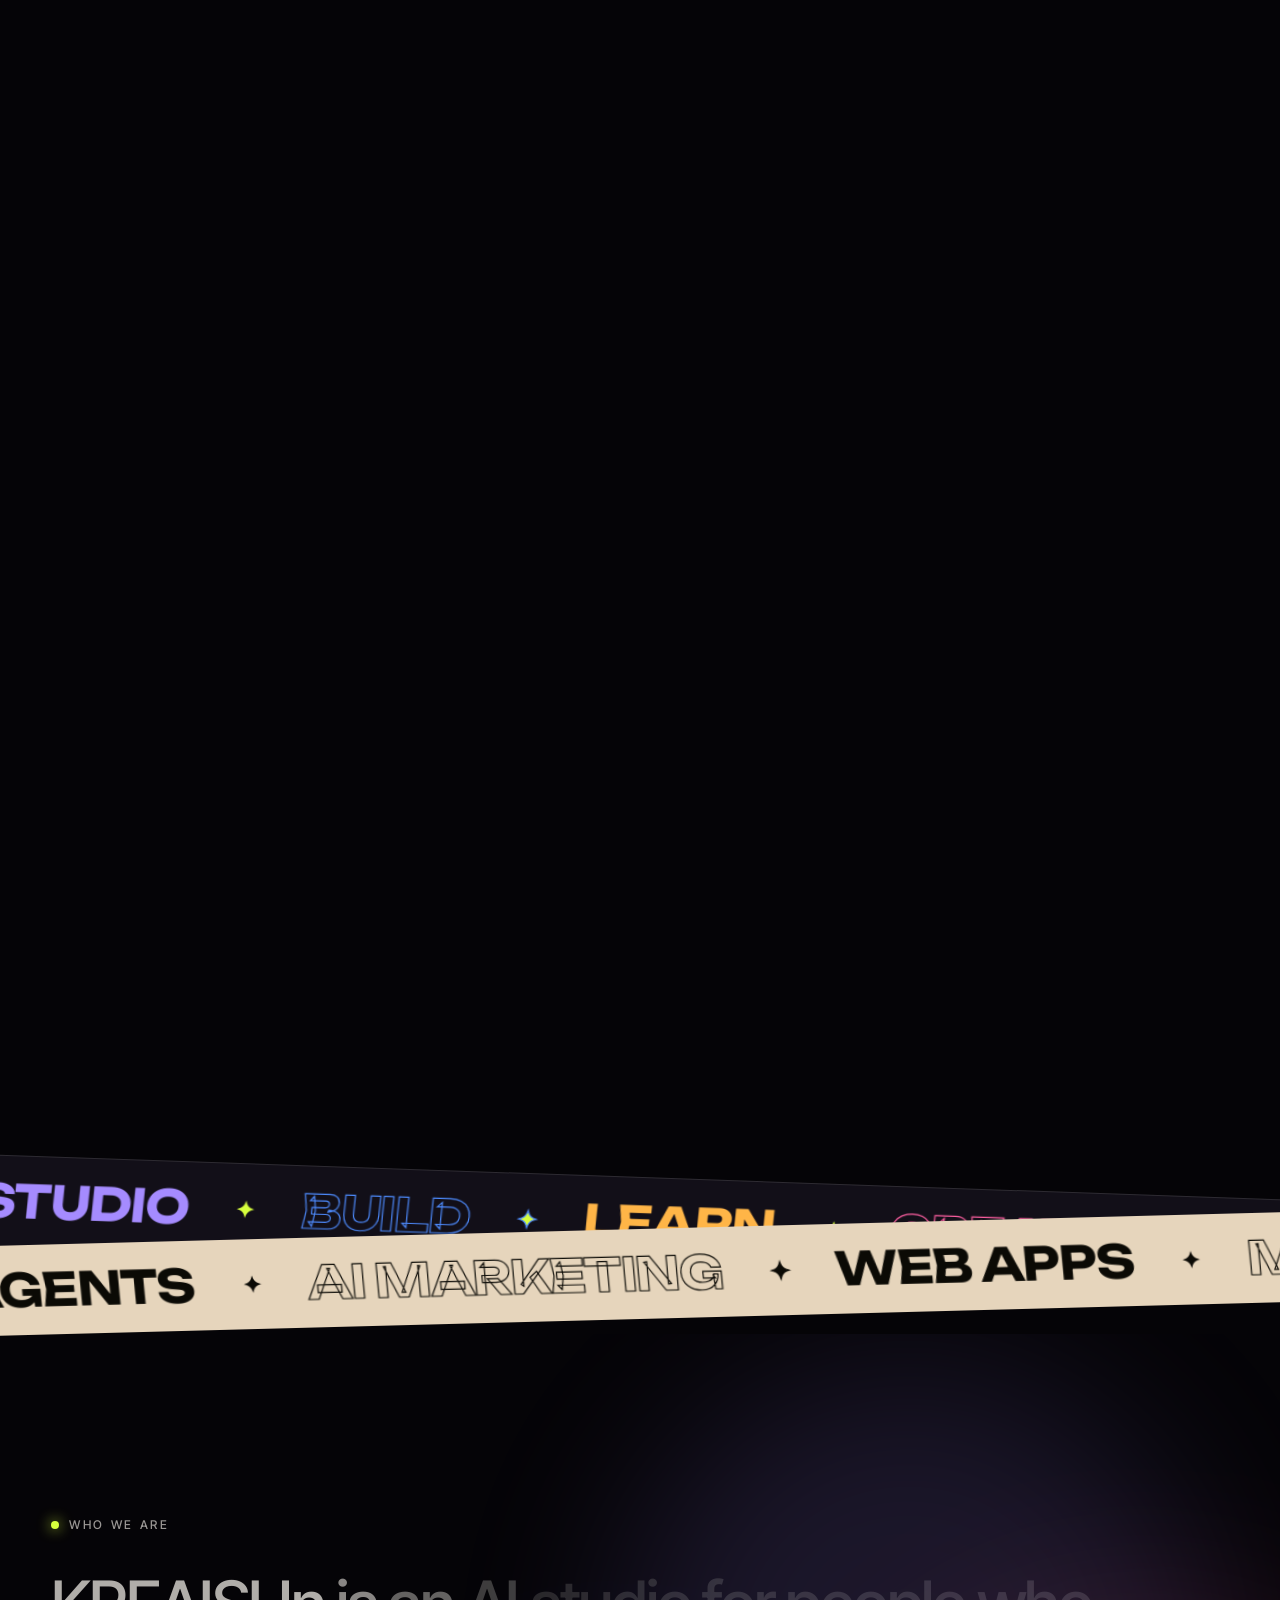
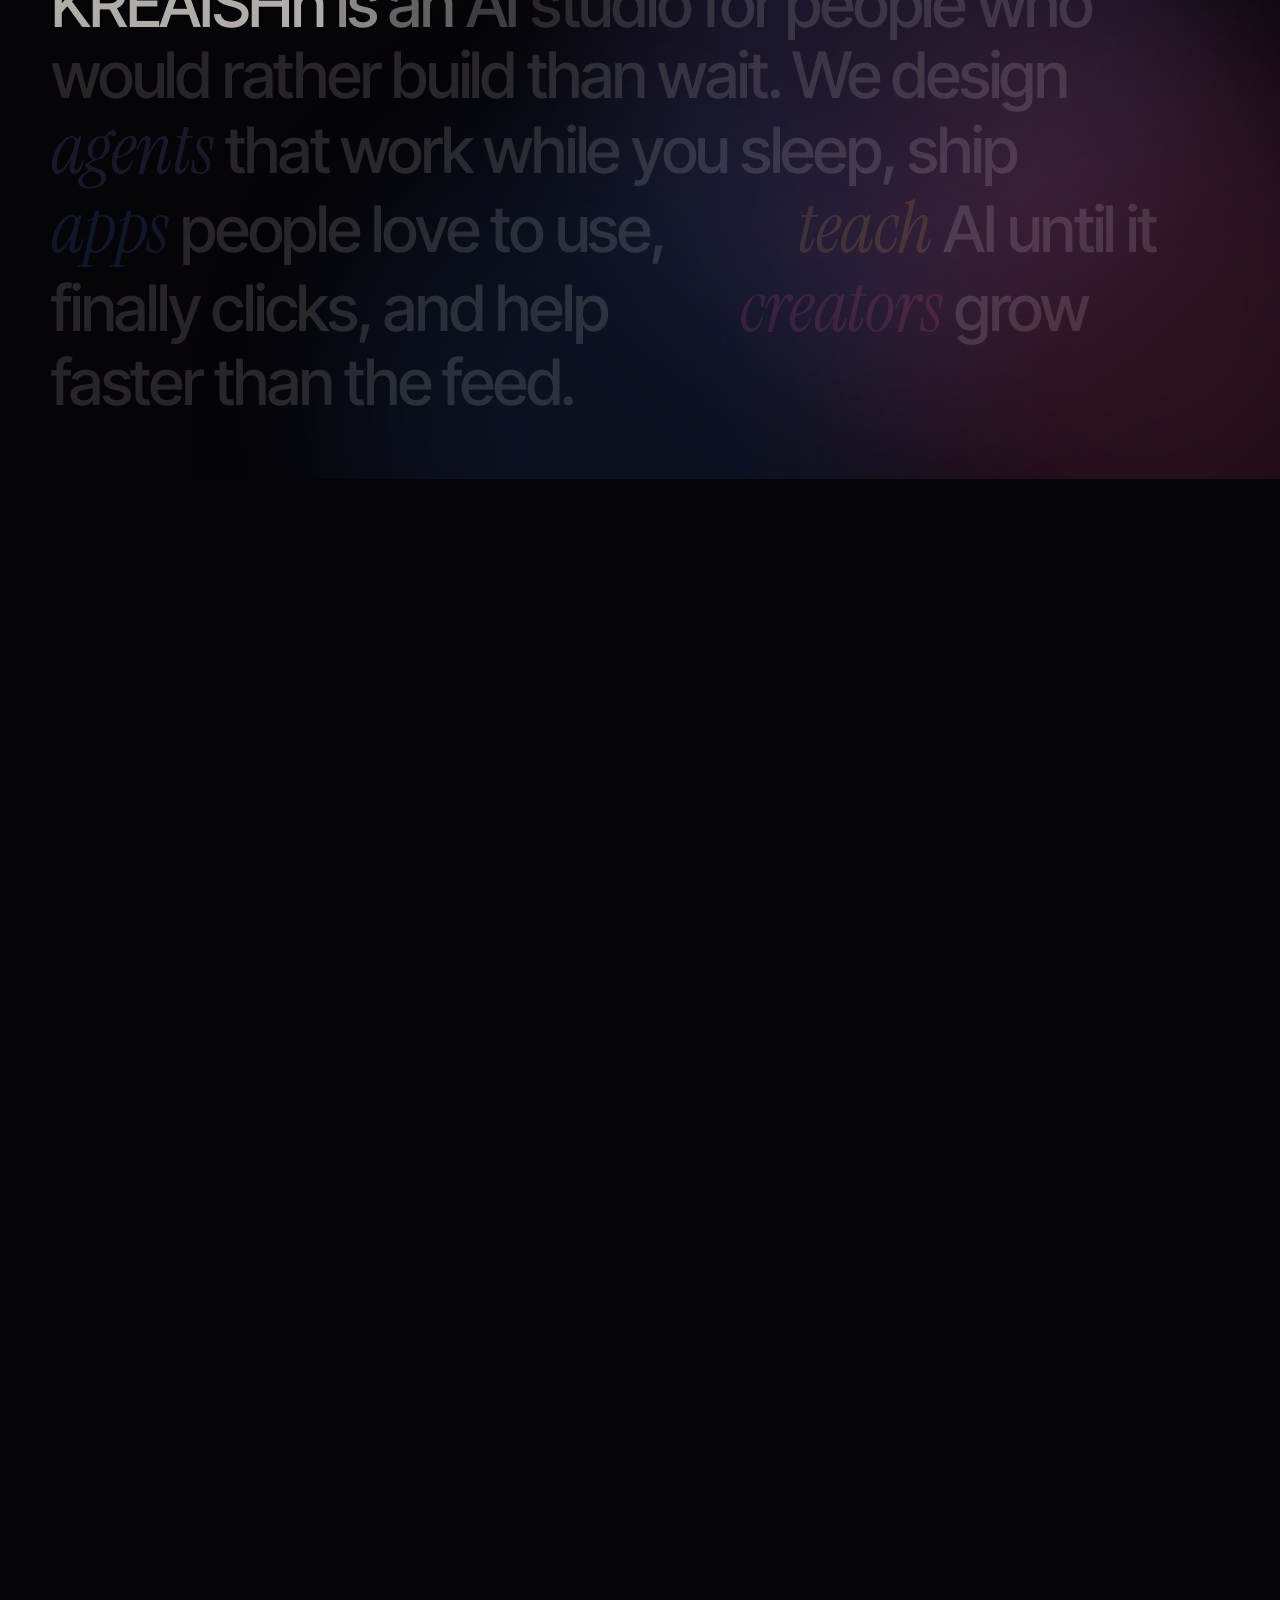
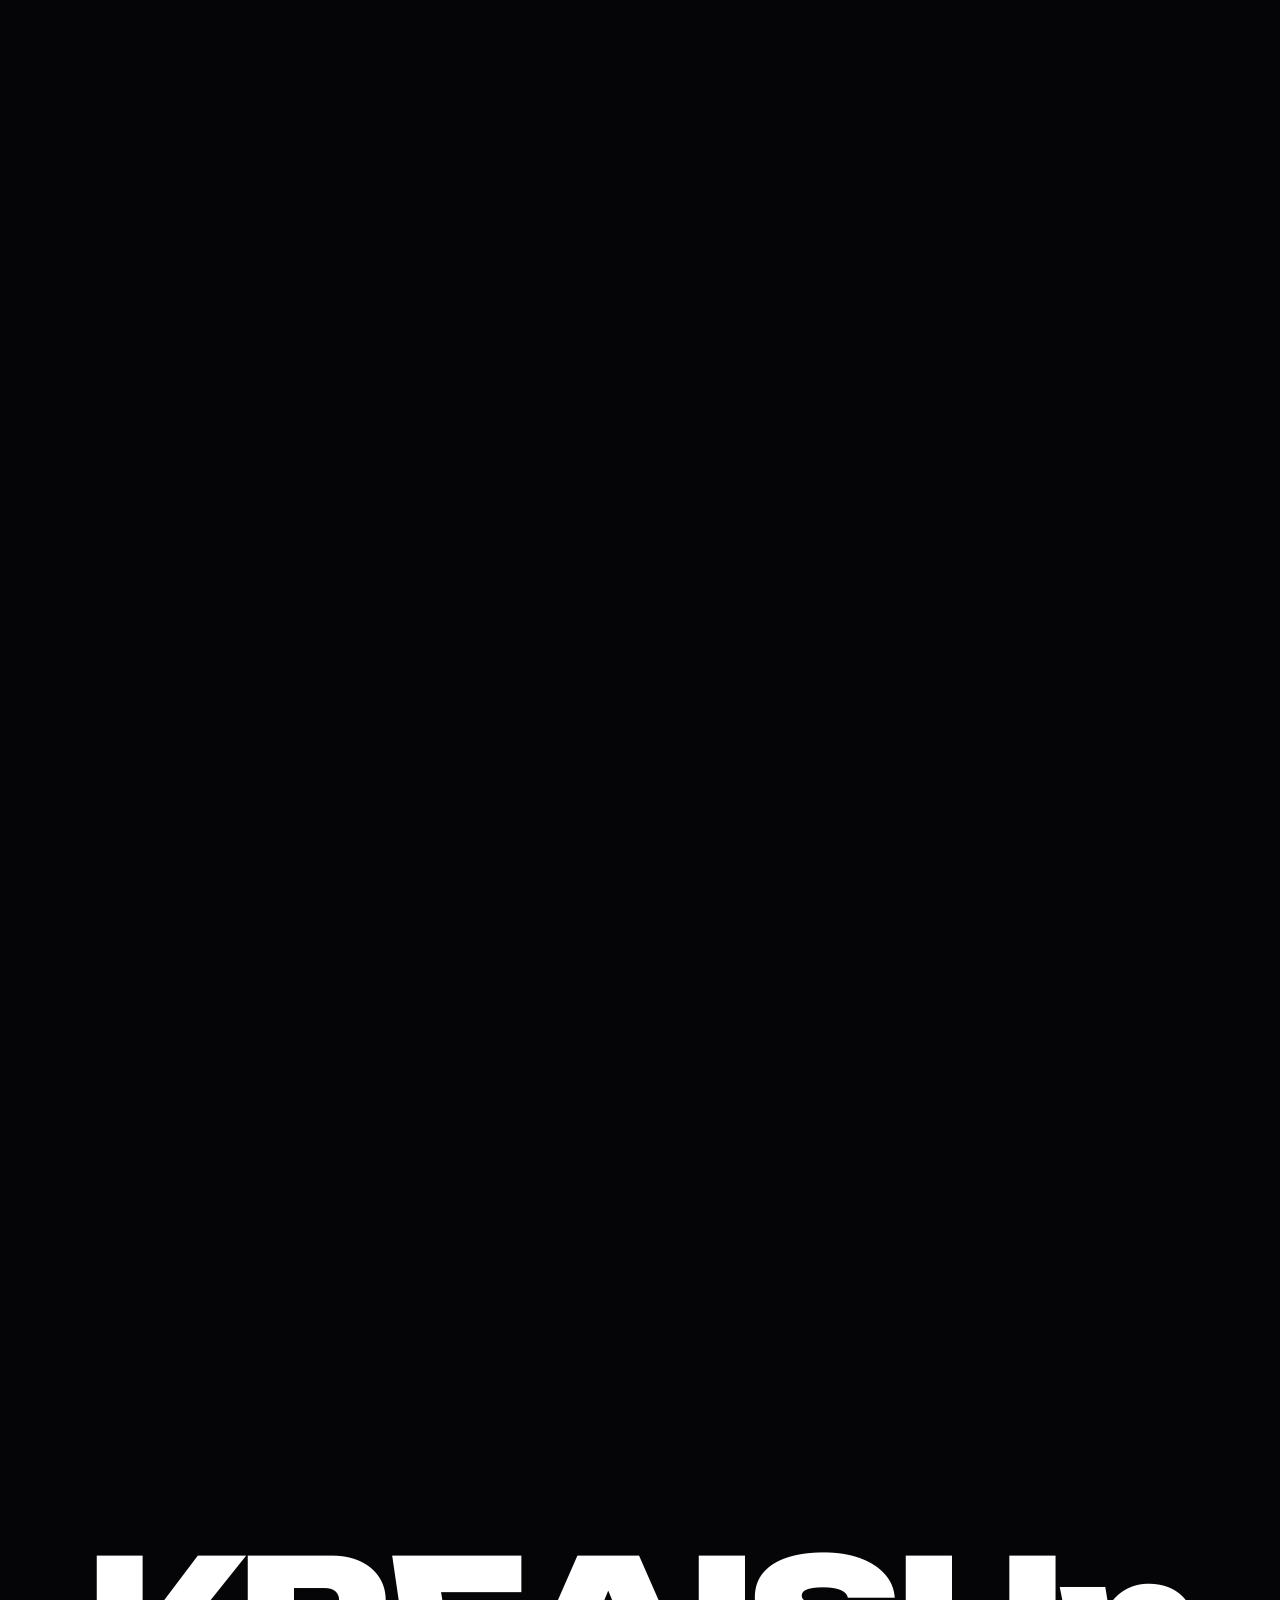
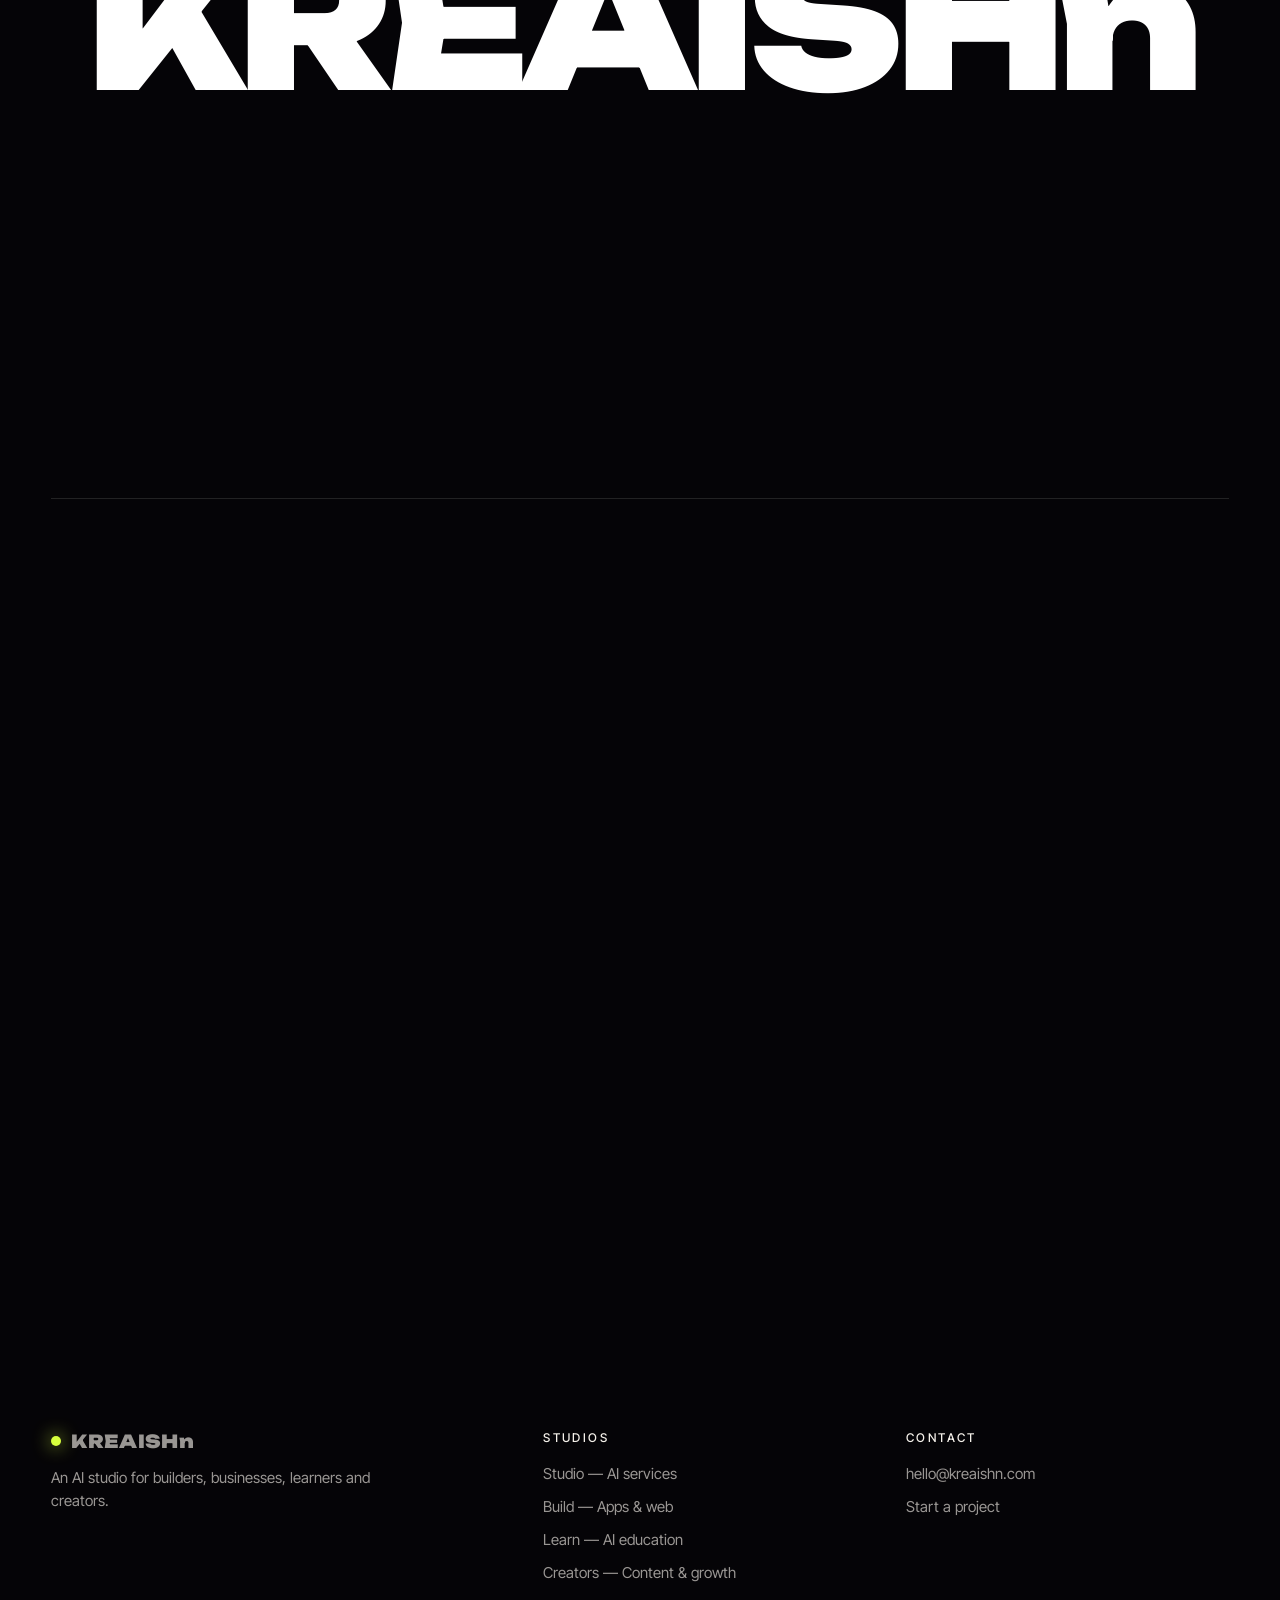
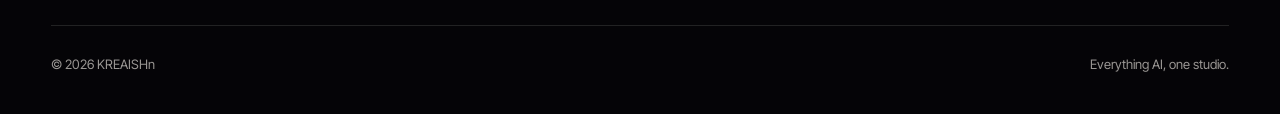
==== commit 7c17dcc5: "Studio cards: fanned sticky deck with zigzag entry Cards pin one after another; each flies in from a" ====
--- a/index.html
+++ b/index.html
@@ -83,8 +83,8 @@
       <p>Each studio has its own home and its own team. Pick the one you need, or bring us the whole problem.</p>
     </div>
 
-    <div class="grid">
-      <a class="card reveal" id="studio" href="studio.html" style="--c:var(--studio)">
+    <div class="stack">
+      <div class="stack-slot"><a class="card" id="studio" href="studio.html" style="--c:var(--studio);--i:0">
         <video data-src="https://d8j0ntlcm91z4.cloudfront.net/user_38xzZboKViGWJOttwIXH07lWA1P/hf_20260511_230229_7c9bc431-46cf-489a-948d-e8144d8eb5d4.mp4" muted loop playsinline aria-hidden="true"></video>
         <div class="card-top"><span class="num">01</span><span class="sub">studio.kreaishn.com</span></div>
         <div class="card-body">
@@ -92,9 +92,9 @@
           <ul class="tags"><li>Custom AI agents</li><li>AI marketing</li><li>Automation</li><li>LLM integrations</li></ul>
         </div>
         <span class="go"><svg viewBox="0 0 16 16" fill="none" stroke="currentColor" stroke-width="2" aria-hidden="true"><path d="M4 12 12 4M5 4h7v7"/></svg></span>
-      </a>
+      </a></div>
 
-      <a class="card reveal" id="build" href="build.html" style="--c:var(--build)">
+      <div class="stack-slot"><a class="card" id="build" href="build.html" style="--c:var(--build);--i:1">
         <video data-src="https://d8j0ntlcm91z4.cloudfront.net/user_38xzZboKViGWJOttwIXH07lWA1P/hf_20260601_110537_3a579fa0-7bbc-4d94-9d25-0e816c7840f5.mp4" muted loop playsinline aria-hidden="true"></video>
         <div class="card-top"><span class="num">02</span><span class="sub">build.kreaishn.com</span></div>
         <div class="card-body">
@@ -102,9 +102,9 @@
           <ul class="tags"><li>Web applications</li><li>Mobile apps</li><li>Websites</li><li>AI-native SaaS</li></ul>
         </div>
         <span class="go"><svg viewBox="0 0 16 16" fill="none" stroke="currentColor" stroke-width="2" aria-hidden="true"><path d="M4 12 12 4M5 4h7v7"/></svg></span>
-      </a>
+      </a></div>
 
-      <a class="card reveal" id="learn" href="learn.html" style="--c:var(--learn)">
+      <div class="stack-slot"><a class="card" id="learn" href="learn.html" style="--c:var(--learn);--i:2">
         <video data-src="https://d8j0ntlcm91z4.cloudfront.net/user_38xzZboKViGWJOttwIXH07lWA1P/hf_20260328_115001_bcdaa3b4-03de-47e7-ad63-ae3e392c32d4.mp4" muted loop playsinline aria-hidden="true"></video>
         <div class="card-top"><span class="num">03</span><span class="sub">learn.kreaishn.com</span></div>
         <div class="card-body">
@@ -112,9 +112,9 @@
           <ul class="tags"><li>AI courses</li><li>Workshops</li><li>Prompting</li><li>Team training</li></ul>
         </div>
         <span class="go"><svg viewBox="0 0 16 16" fill="none" stroke="currentColor" stroke-width="2" aria-hidden="true"><path d="M4 12 12 4M5 4h7v7"/></svg></span>
-      </a>
+      </a></div>
 
-      <a class="card reveal" id="creators" href="creators.html" style="--c:var(--creators)">
+      <div class="stack-slot"><a class="card" id="creators" href="creators.html" style="--c:var(--creators);--i:3">
         <video data-src="https://d8j0ntlcm91z4.cloudfront.net/user_38xzZboKViGWJOttwIXH07lWA1P/hf_20260402_054547_9875cfc5-155a-4229-8ec8-b7ba7125cbf8.mp4" muted loop playsinline aria-hidden="true"></video>
         <div class="card-top"><span class="num">04</span><span class="sub">creators.kreaishn.com</span></div>
         <div class="card-body">
@@ -122,7 +122,8 @@
           <ul class="tags"><li>Video editing</li><li>AI video creation</li><li>Social media agents</li><li>Follower growth</li></ul>
         </div>
         <span class="go"><svg viewBox="0 0 16 16" fill="none" stroke="currentColor" stroke-width="2" aria-hidden="true"><path d="M4 12 12 4M5 4h7v7"/></svg></span>
-      </a>
+      </a></div>
+      <div class="stack-hold" aria-hidden="true"></div>
     </div>
   </section>
 
--- a/styles.css
+++ b/styles.css
@@ -73,9 +73,14 @@
 .section-head h2 { font-size: clamp(44px, 7.4vw, 128px); }
 .section-head h2 .serif { color: var(--accent); }
 .section-head p { max-width: 340px; color: var(--mute); }
-.grid { display: grid; grid-template-columns: repeat(2, 1fr); gap: clamp(14px, 1.6vw, 24px); }
+/* dealt deck: each card pins, the next slides over it, and the ones beneath shrink, dim and fan out (main.js) */
+.stack { position: relative; }
+.stack-hold { height: 40vh; } /* a real spacer (sticky cards cannot travel into padding) so the finished deck holds on screen for a beat */
+.stack-slot { position: sticky; top: 0; height: 92vh; display: flex; justify-content: center; align-items: flex-start; padding-top: clamp(84px, 12vh, 120px); }
+.stack .card { width: min(1120px, 100%); min-height: 0; height: clamp(440px, 70vh, 700px); top: calc(var(--i) * 24px); transform-origin: 50% 0; will-change: transform; box-shadow: 0 50px 90px -40px rgba(0, 0, 0, .9); }
+.card::before { content: ""; position: absolute; inset: 0; z-index: 1; border-radius: inherit; background: #050407; opacity: var(--dim, 0); pointer-events: none; }
 .card { --c: var(--studio); position: relative; min-height: clamp(520px, 52vw, 720px); border-radius: 28px; overflow: hidden; isolation: isolate; padding: clamp(24px, 2.6vw, 40px); display: flex; flex-direction: column; justify-content: space-between; border: 1px solid var(--line); background: #0D0B12; transition: transform .7s var(--ease), border-color .5s; }
-.card:hover { transform: translateY(-6px); border-color: color-mix(in srgb, var(--c) 60%, transparent); }
+.card:hover { border-color: color-mix(in srgb, var(--c) 60%, transparent); }
 /* taller than the card so the scroll parallax (translate) never shows an edge */
 .card video { position: absolute; left: 0; top: -8%; width: 100%; height: 116%; object-fit: cover; z-index: -2; opacity: .75; transform: scale(1.04); transition: opacity .7s, transform 1.4s var(--ease); }
 .card:hover video { opacity: 1; transform: scale(1); }
@@ -130,7 +135,6 @@
   .hero-foot { grid-template-columns: 1fr; }
   .domains { text-align: left; }
   .section-head, .cta { grid-template-columns: 1fr; }
-  .grid { grid-template-columns: 1fr; }
   .steps { grid-template-columns: 1fr 1fr; }
   .step:nth-child(3) { padding-left: 0; border-left: 0; }
   footer { grid-template-columns: 1fr 1fr; }
@@ -140,7 +144,8 @@
   .nav .btn { padding: 11px 16px; font-size: 14px; }
   .steps { grid-template-columns: 1fr; }
   .step + .step { padding-left: 0; border-left: 0; border-top: 1px solid var(--line); margin-top: 32px; }
-  .card { min-height: 560px; border-radius: 22px; }
+  .card { border-radius: 22px; }
+  .stack .card { height: 68svh; top: calc(var(--i) * 14px); }
   .legal { flex-direction: column; gap: 8px; }
 }
 @media (prefers-reduced-motion: reduce) {
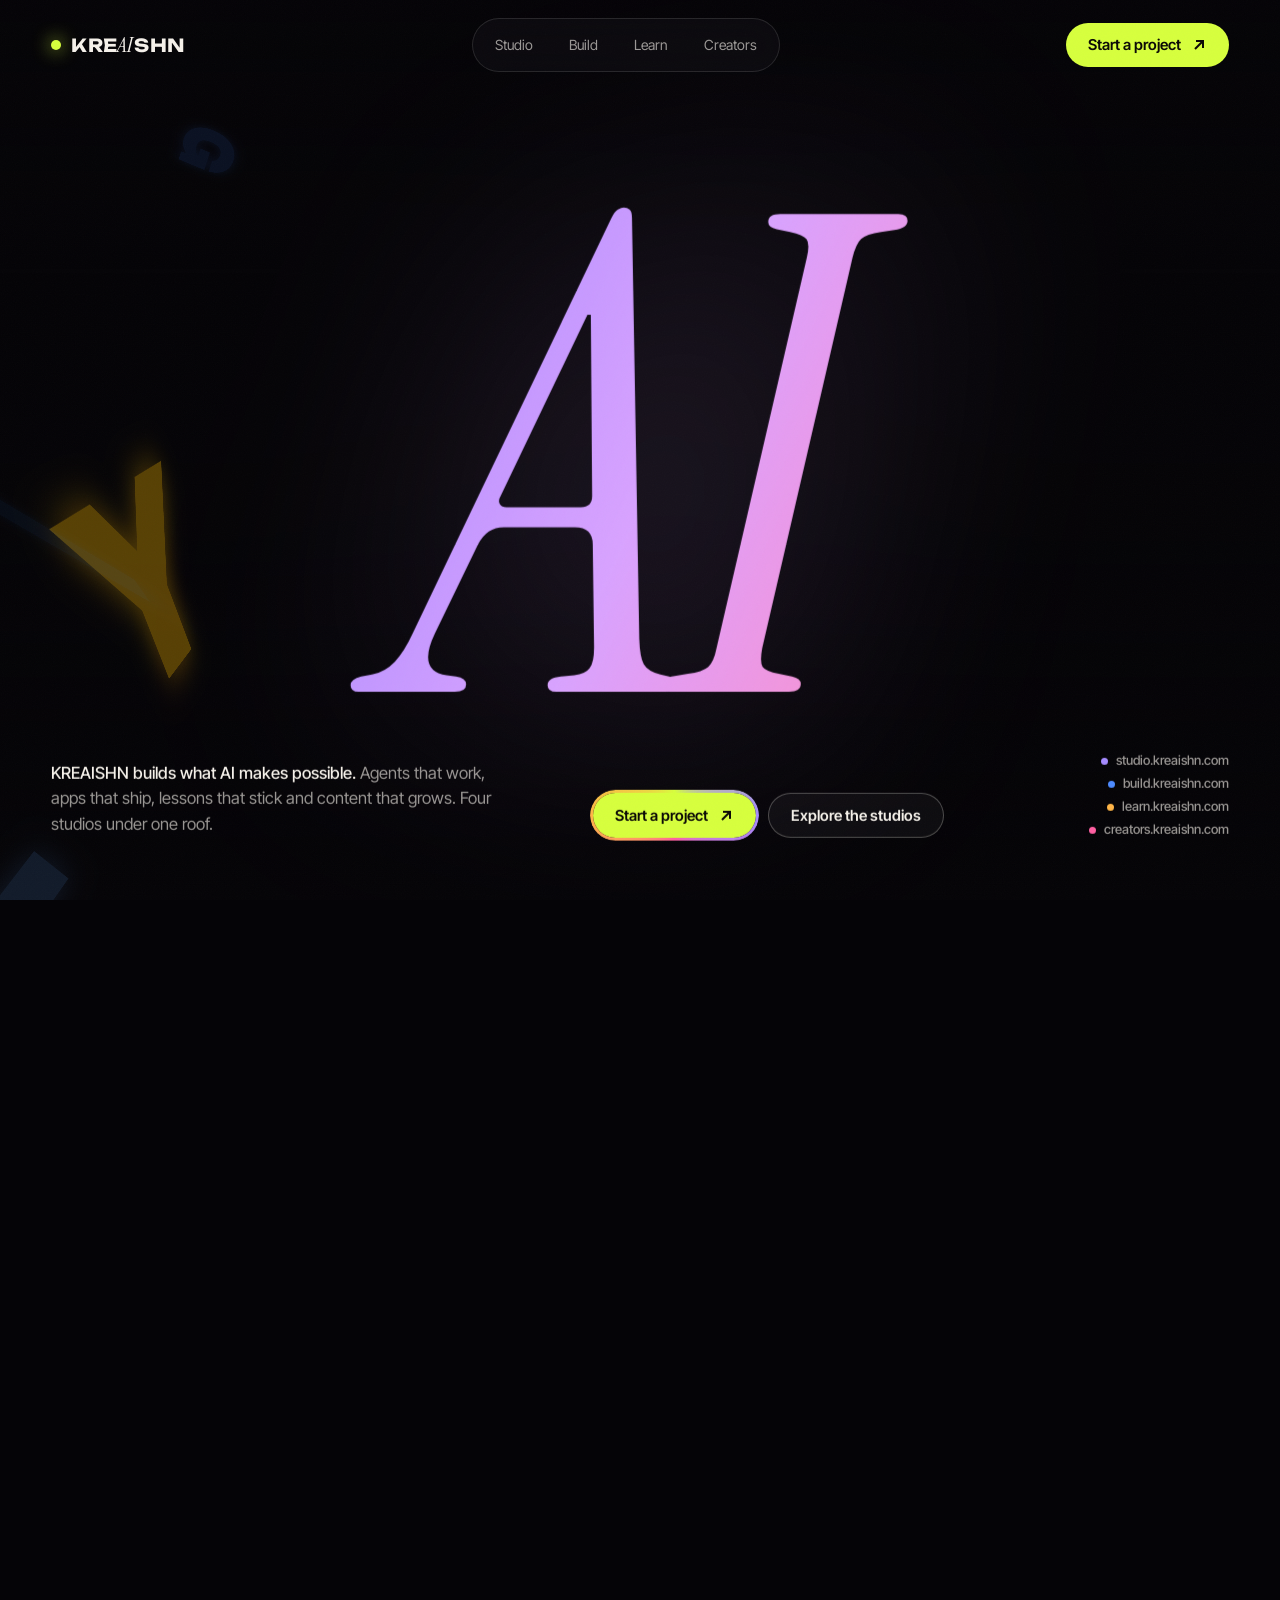
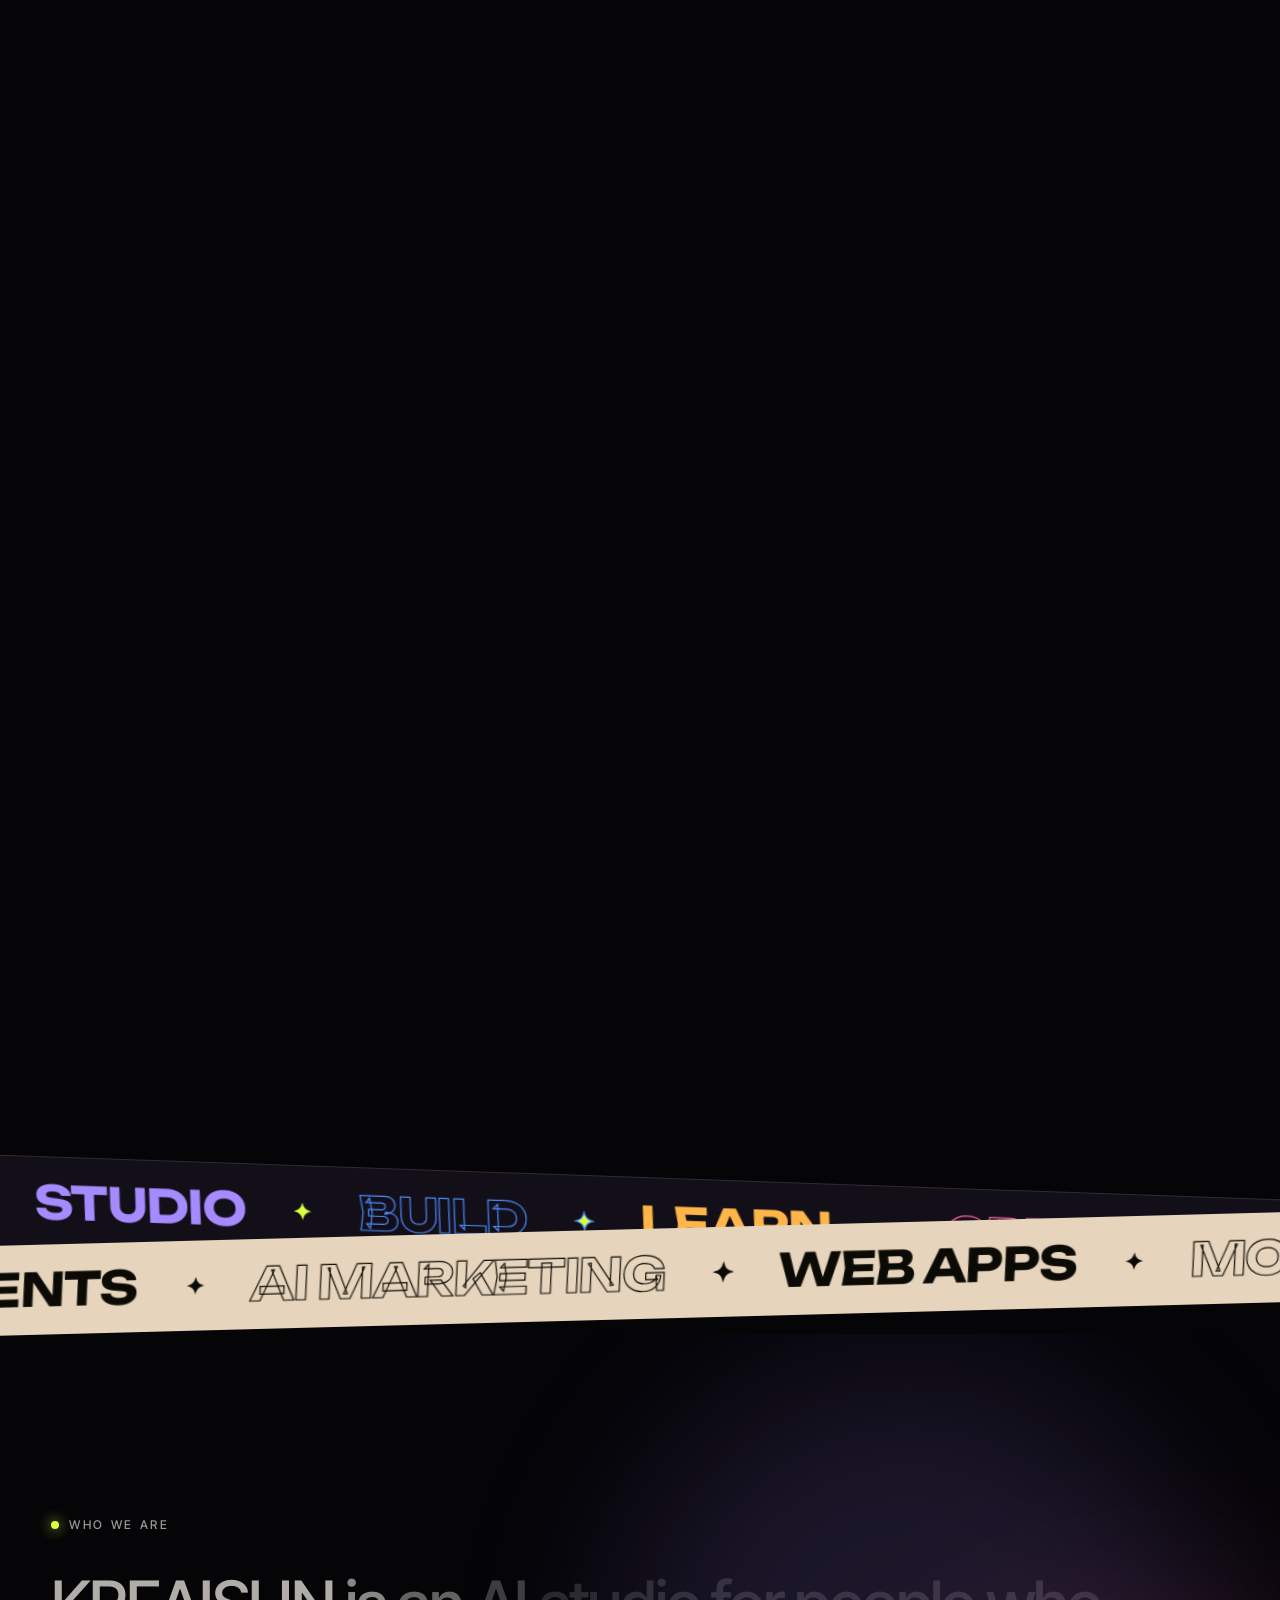
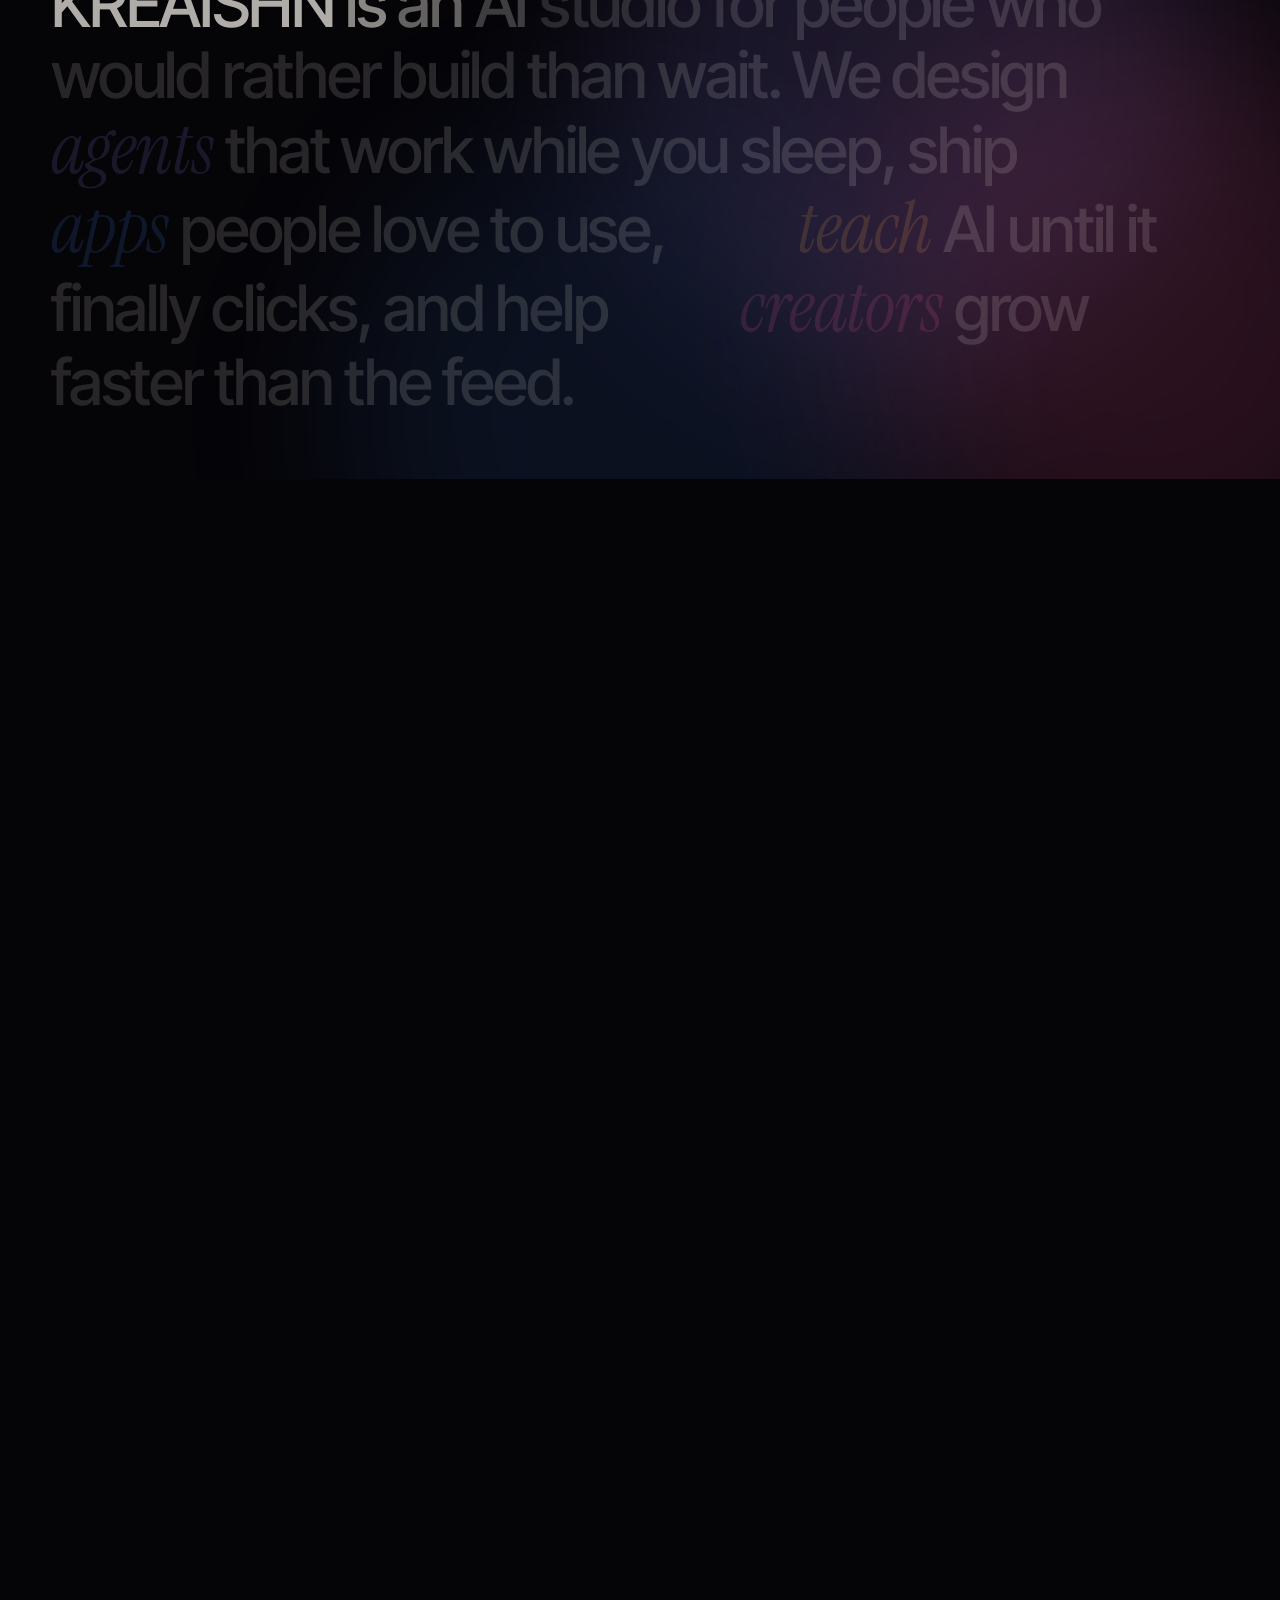
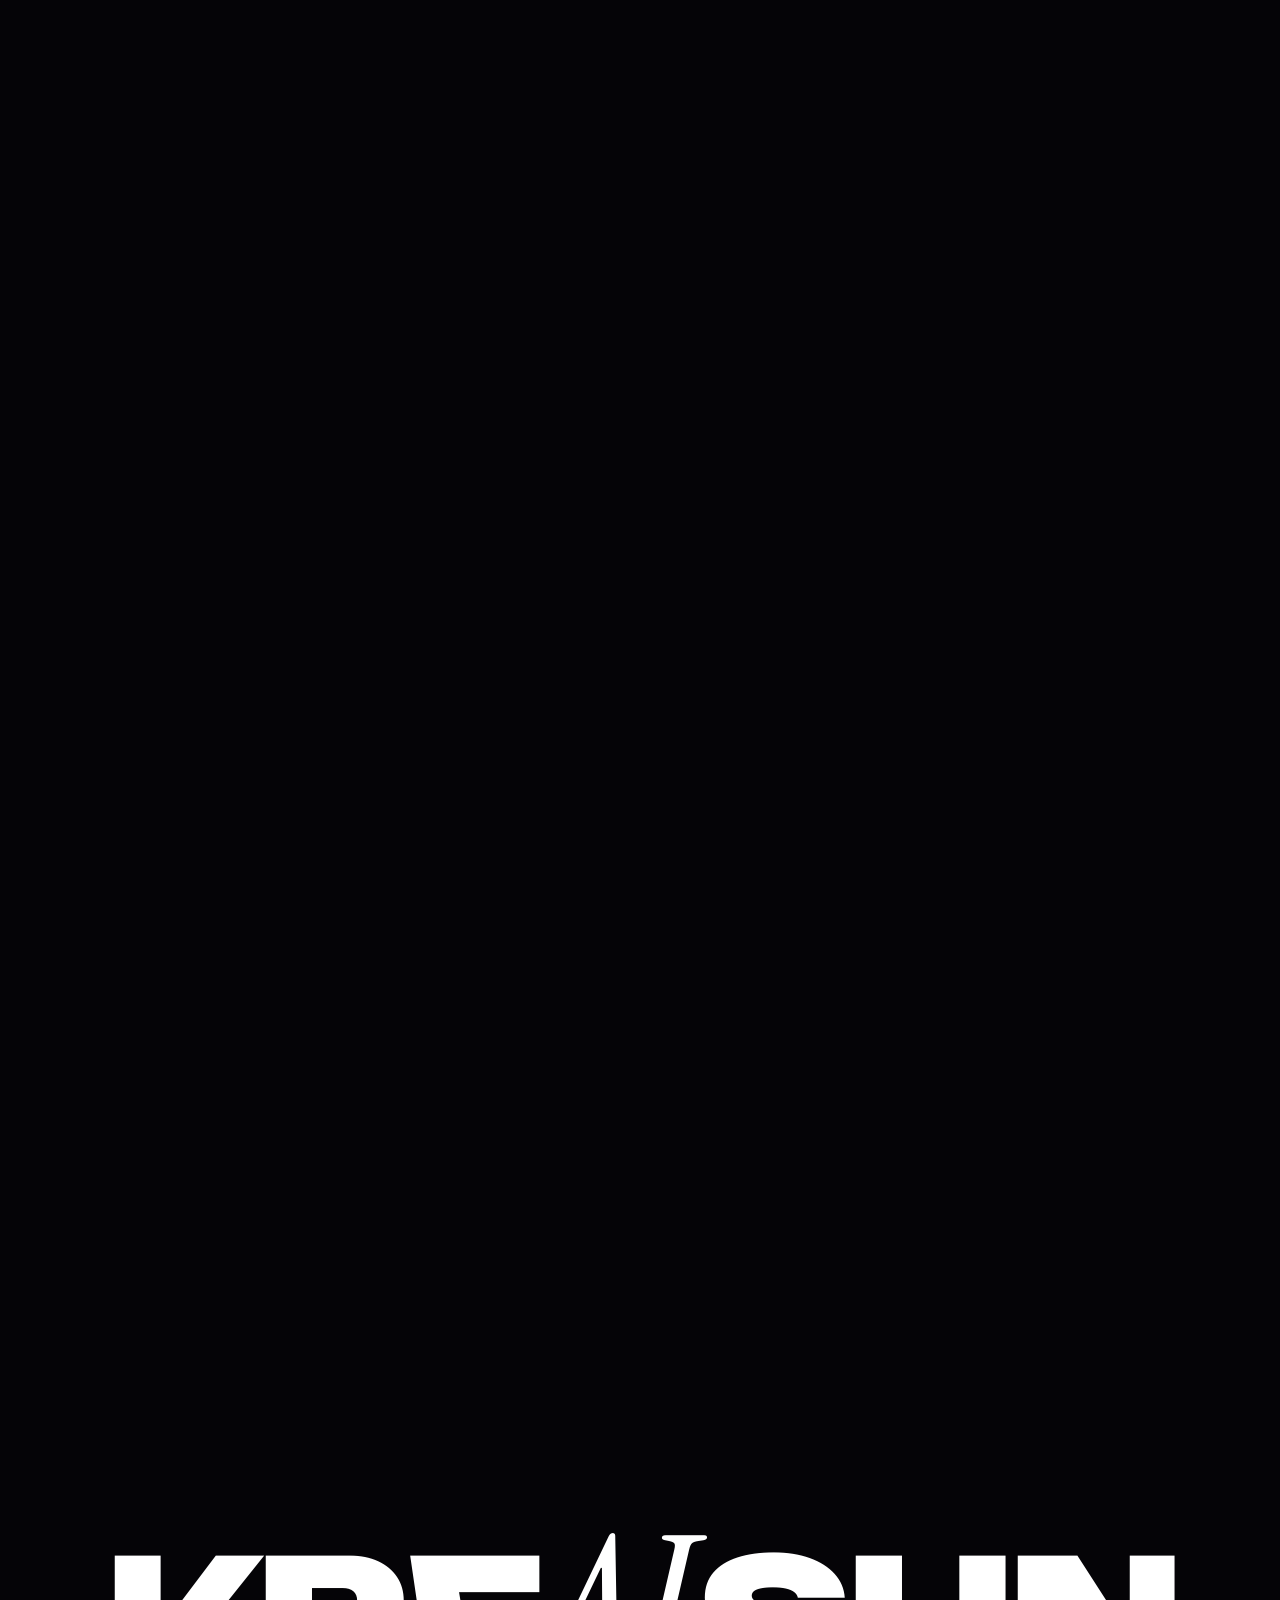
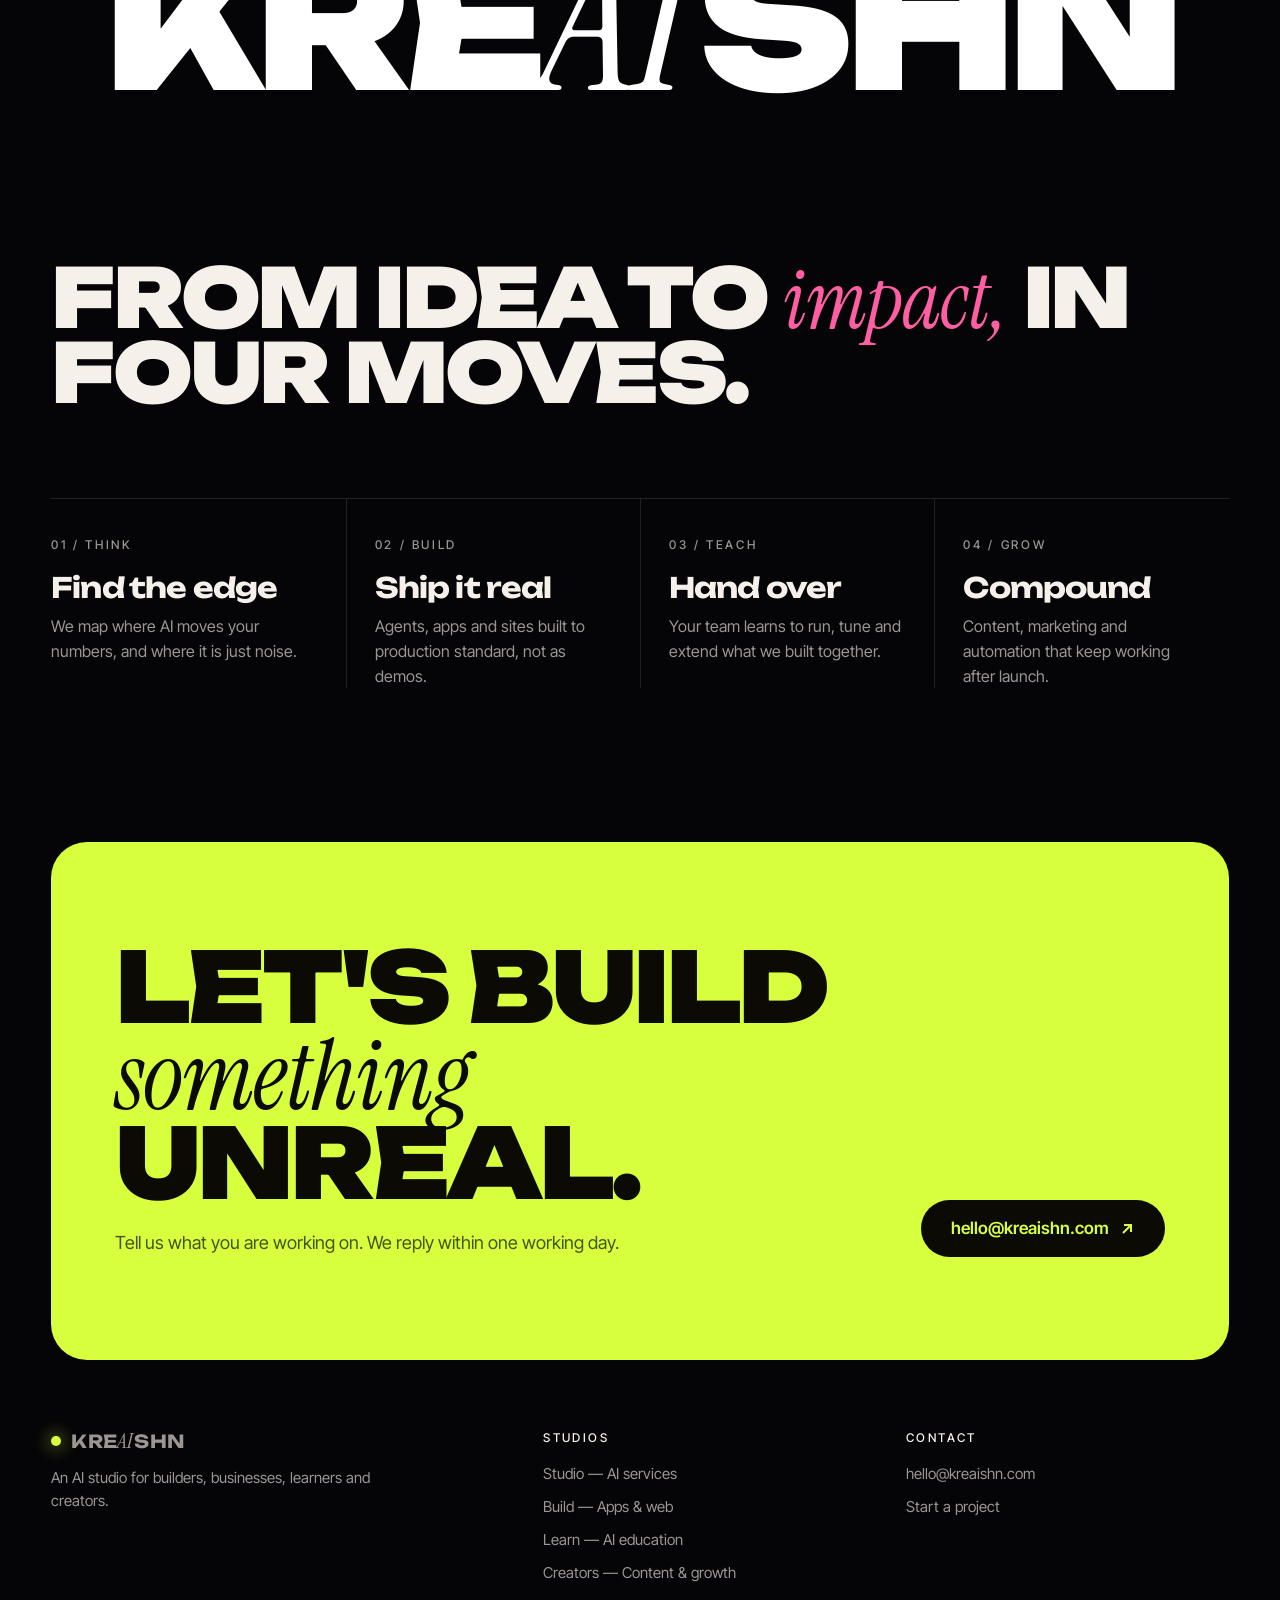
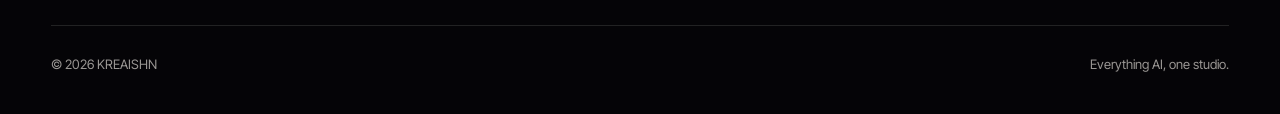
==== commit f7caaa1c: "Brand: KREAISHN with serif italic AI in logo and wordmark Co-Authored-By: Claude Opus 5.5 <noreply@a" ====
--- a/index.html
+++ b/index.html
@@ -3,8 +3,8 @@
 <head>
 <meta charset="utf-8">
 <meta name="viewport" content="width=device-width, initial-scale=1">
-<title>KREAISHn — Everything AI, one studio</title>
-<meta name="description" content="KREAISHn is an AI studio. We build AI agents and marketing, ship web and mobile apps, teach AI, and grow creators.">
+<title>KREAISHN — Everything AI, one studio</title>
+<meta name="description" content="KREAISHN is an AI studio. We build AI agents and marketing, ship web and mobile apps, teach AI, and grow creators.">
 <link rel="preconnect" href="https://fonts.googleapis.com">
 <link rel="preconnect" href="https://fonts.gstatic.com" crossorigin>
 <link href="https://fonts.googleapis.com/css2?family=Unbounded:wght@300;500;700;900&family=Inter+Tight:wght@400;500;600&family=Instrument+Serif:ital@1&display=swap" rel="stylesheet">
@@ -14,7 +14,7 @@
 <div class="progress" aria-hidden="true"></div>
 
 <header class="nav">
-  <a href="#" class="logo" aria-label="KREAISHn home"><i></i>KREAISHn</a>
+  <a href="#" class="logo" aria-label="KREAISHN home"><i></i><b>KRE<span class="serif">AI</span>SHN</b></a>
   <nav aria-label="Primary">
     <ul>
       <li><a href="studio.html">Studio</a></li>
@@ -43,7 +43,7 @@
       <span class="line"><span><span class="serif shine">AI</span><span class="serif shine">,</span> one studio.</span></span>
     </h1>
     <div class="hero-foot">
-      <p><b>KREAISHn builds what AI makes possible.</b> Agents that work, apps that ship, lessons that stick and content that grows. Four studios under one roof.</p>
+      <p><b>KREAISHN builds what AI makes possible.</b> Agents that work, apps that ship, lessons that stick and content that grows. Four studios under one roof.</p>
       <div class="ctas">
         <span class="magnet"><span class="ring"><a href="#contact" class="btn btn-accent">Start a project
           <svg viewBox="0 0 16 16" fill="none" stroke="currentColor" stroke-width="2" aria-hidden="true"><path d="M4 12 12 4M5 4h7v7"/></svg>
@@ -74,7 +74,7 @@
   <section class="manifesto" aria-label="Who we are">
     <div class="aurora" aria-hidden="true"><i></i><i></i><i></i></div>
     <span class="eyebrow"><i></i>Who we are</span>
-    <p>KREAISHn is an AI studio for people who would rather build than wait. We design <span class="pill" aria-hidden="true"><video data-src="https://d8j0ntlcm91z4.cloudfront.net/user_38xzZboKViGWJOttwIXH07lWA1P/hf_20260511_230229_7c9bc431-46cf-489a-948d-e8144d8eb5d4.mp4" muted loop playsinline></video></span> <span class="hl" style="--c:var(--studio)">agents</span> that work while you sleep, ship <span class="pill" aria-hidden="true"><video data-src="https://d8j0ntlcm91z4.cloudfront.net/user_38xzZboKViGWJOttwIXH07lWA1P/hf_20260505_101331_74f9b798-3f00-4e86-8a01-377aa16ffeaa.mp4" muted loop playsinline></video></span> <span class="hl" style="--c:var(--build)">apps</span> people love to use, <span class="pill" aria-hidden="true"><video data-src="https://d8j0ntlcm91z4.cloudfront.net/user_38xzZboKViGWJOttwIXH07lWA1P/hf_20260328_115001_bcdaa3b4-03de-47e7-ad63-ae3e392c32d4.mp4" muted loop playsinline></video></span> <span class="hl" style="--c:var(--learn)">teach</span> AI until it finally clicks, and help <span class="pill" aria-hidden="true"><video data-src="https://d8j0ntlcm91z4.cloudfront.net/user_38xzZboKViGWJOttwIXH07lWA1P/hf_20260402_054547_9875cfc5-155a-4229-8ec8-b7ba7125cbf8.mp4" muted loop playsinline></video></span> <span class="hl" style="--c:var(--creators)">creators</span> grow faster than the feed.</p>
+    <p>KREAISHN is an AI studio for people who would rather build than wait. We design <span class="pill" aria-hidden="true"><video data-src="https://d8j0ntlcm91z4.cloudfront.net/user_38xzZboKViGWJOttwIXH07lWA1P/hf_20260511_230229_7c9bc431-46cf-489a-948d-e8144d8eb5d4.mp4" muted loop playsinline></video></span> <span class="hl" style="--c:var(--studio)">agents</span> that work while you sleep, ship <span class="pill" aria-hidden="true"><video data-src="https://d8j0ntlcm91z4.cloudfront.net/user_38xzZboKViGWJOttwIXH07lWA1P/hf_20260505_101331_74f9b798-3f00-4e86-8a01-377aa16ffeaa.mp4" muted loop playsinline></video></span> <span class="hl" style="--c:var(--build)">apps</span> people love to use, <span class="pill" aria-hidden="true"><video data-src="https://d8j0ntlcm91z4.cloudfront.net/user_38xzZboKViGWJOttwIXH07lWA1P/hf_20260328_115001_bcdaa3b4-03de-47e7-ad63-ae3e392c32d4.mp4" muted loop playsinline></video></span> <span class="hl" style="--c:var(--learn)">teach</span> AI until it finally clicks, and help <span class="pill" aria-hidden="true"><video data-src="https://d8j0ntlcm91z4.cloudfront.net/user_38xzZboKViGWJOttwIXH07lWA1P/hf_20260402_054547_9875cfc5-155a-4229-8ec8-b7ba7125cbf8.mp4" muted loop playsinline></video></span> <span class="hl" style="--c:var(--creators)">creators</span> grow faster than the feed.</p>
   </section>
 
   <section class="worlds" id="worlds">
@@ -127,9 +127,9 @@
     </div>
   </section>
 
-  <section class="wordmark" aria-label="KREAISHn">
+  <section class="wordmark" aria-label="KREAISHN">
     <video data-src="https://d8j0ntlcm91z4.cloudfront.net/user_38xzZboKViGWJOttwIXH07lWA1P/hf_20260809_012548_ef22562c-c0ae-4816-ad9d-f8922af4e6a7.mp4" muted loop playsinline aria-hidden="true"></video>
-    <div class="mask" aria-hidden="true"><span>KREAISHn</span></div>
+    <div class="mask" aria-hidden="true"><span>KRE<span class="serif">AI</span>SHN</span></div>
   </section>
 
   <section class="how">
@@ -154,7 +154,7 @@
 </main>
 
 <footer>
-  <div><a href="#" class="logo"><i></i>KREAISHn</a><p style="margin-top:16px;max-width:320px">An AI studio for builders, businesses, learners and creators.</p></div>
+  <div><a href="#" class="logo"><i></i><b>KRE<span class="serif">AI</span>SHN</b></a><p style="margin-top:16px;max-width:320px">An AI studio for builders, businesses, learners and creators.</p></div>
   <div><h4>Studios</h4><ul>
     <li><a href="studio.html">Studio — AI services</a></li>
     <li><a href="build.html">Build — Apps &amp; web</a></li>
@@ -165,7 +165,7 @@
     <li><a href="mailto:hello@kreaishn.com">hello@kreaishn.com</a></li>
     <li><a href="#contact">Start a project</a></li>
   </ul></div>
-  <div class="legal"><span>© <span id="yr">2026</span> KREAISHn</span><span>Everything AI, one studio.</span></div>
+  <div class="legal"><span>© <span id="yr">2026</span> KREAISHN</span><span>Everything AI, one studio.</span></div>
 </footer>
 
 <script src="main.js"></script>
--- a/styles.css
+++ b/styles.css
@@ -30,6 +30,7 @@
 .nav { position: fixed; inset: 18px var(--pad) auto; z-index: 50; display: flex; align-items: center; justify-content: space-between; gap: 16px; }
 .logo { font: 900 18px/1 "Unbounded", sans-serif; letter-spacing: .02em; display: flex; align-items: center; gap: 10px; }
 .logo i { width: 10px; height: 10px; border-radius: 50%; background: var(--accent); box-shadow: 0 0 18px var(--accent); }
+.logo .serif, .wordmark .mask .serif { font: italic 400 1.2em/0 "Instrument Serif", serif; letter-spacing: 0; padding-right: .04em; }
 .nav ul { display: flex; gap: 4px; list-style: none; padding: 6px; border-radius: 999px; background: rgba(20, 18, 26, .45); border: 1px solid var(--line); backdrop-filter: blur(16px); -webkit-backdrop-filter: blur(16px); }
 .nav ul a { display: block; padding: 9px 16px; border-radius: 999px; font-size: 14px; color: var(--mute); transition: color .3s, background .3s; }
 .nav ul a:hover { color: var(--ink); background: rgba(245, 241, 234, .08); }
@@ -101,7 +102,7 @@
 .wordmark { position: relative; overflow: hidden; isolation: isolate; }
 .wordmark video { position: absolute; inset: 0; width: 100%; height: 100%; object-fit: cover; object-position: center 35%; z-index: -1; }
 .wordmark .mask { background: var(--bg); mix-blend-mode: multiply; padding: 2vw 0 1vw; }
-.wordmark .mask span { display: block; text-align: center; color: #fff; font: 900 14vw/.8 "Unbounded", sans-serif; letter-spacing: -.05em; white-space: nowrap; }
+.wordmark .mask > span { display: block; text-align: center; color: #fff; font: 900 14vw/.8 "Unbounded", sans-serif; letter-spacing: -.05em; white-space: nowrap; }
 
 /* HOW */
 .how { padding: clamp(96px, 12vw, 180px) var(--pad); }
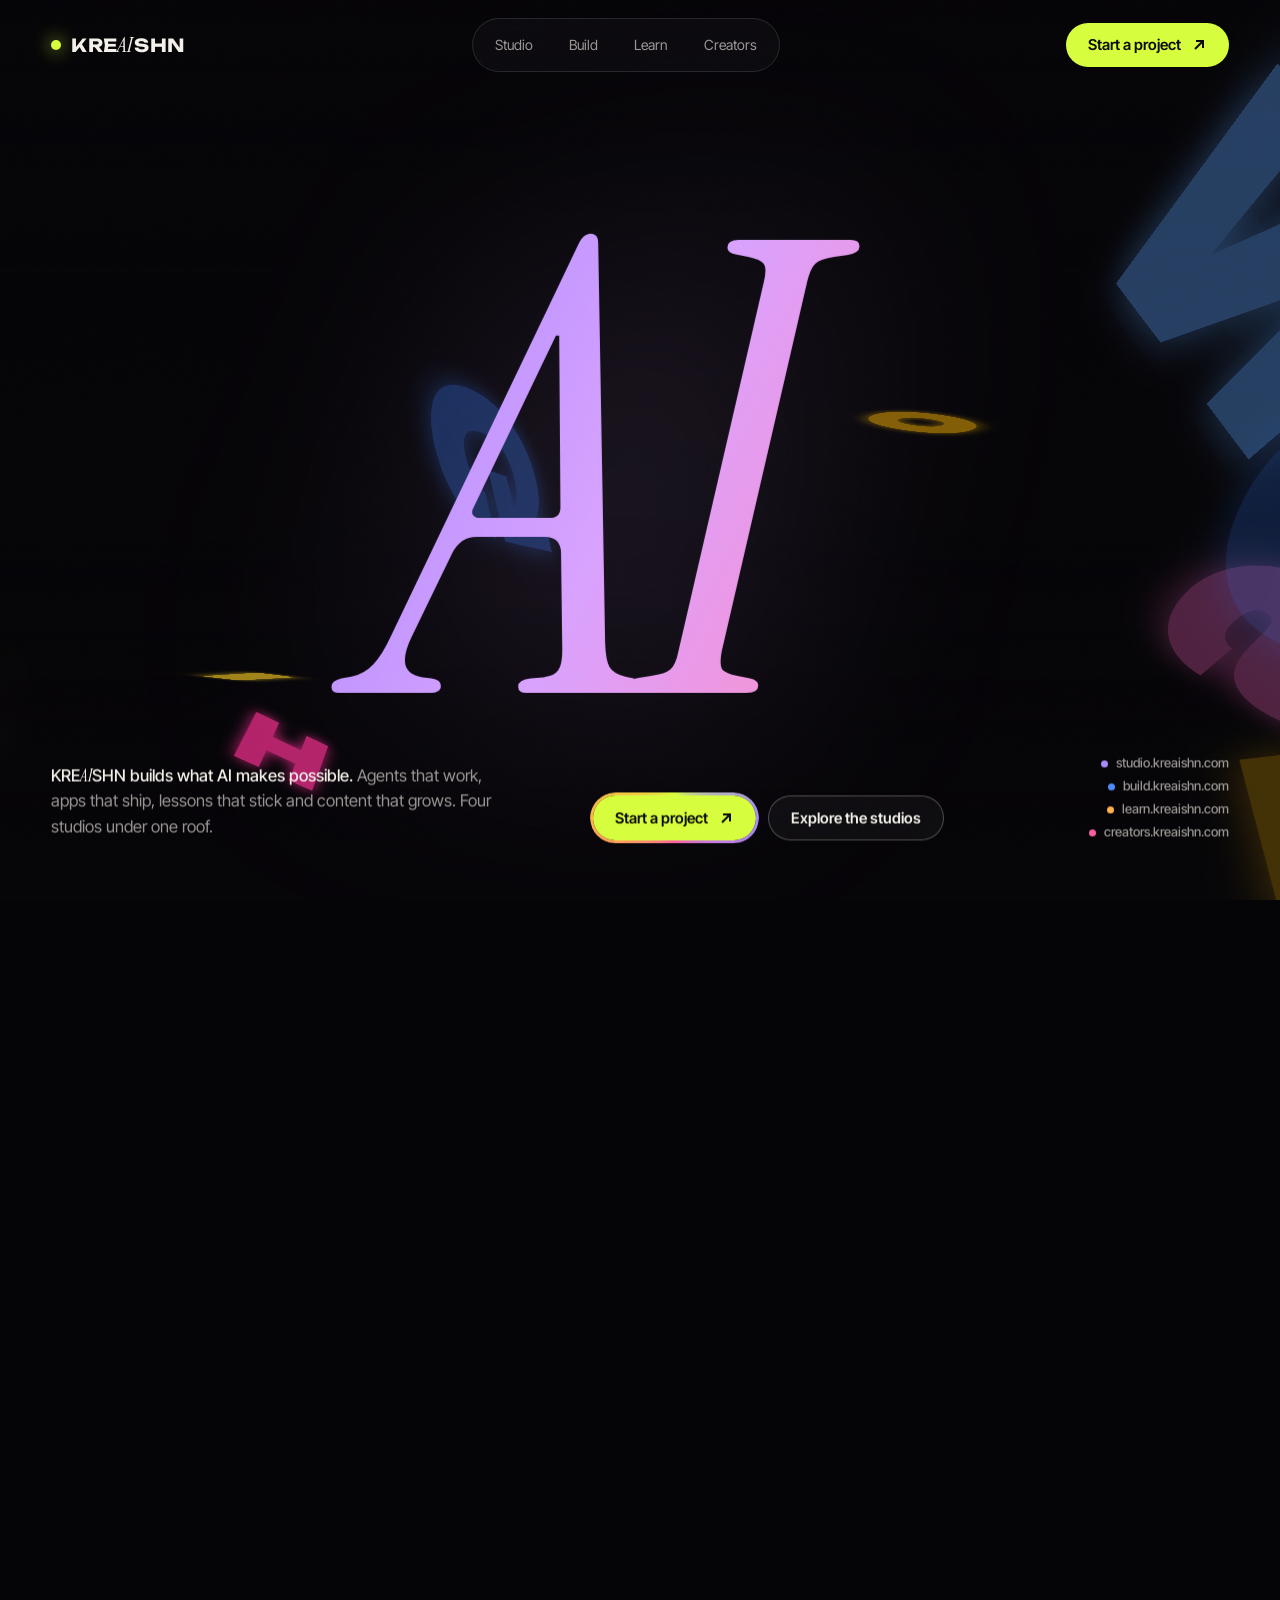
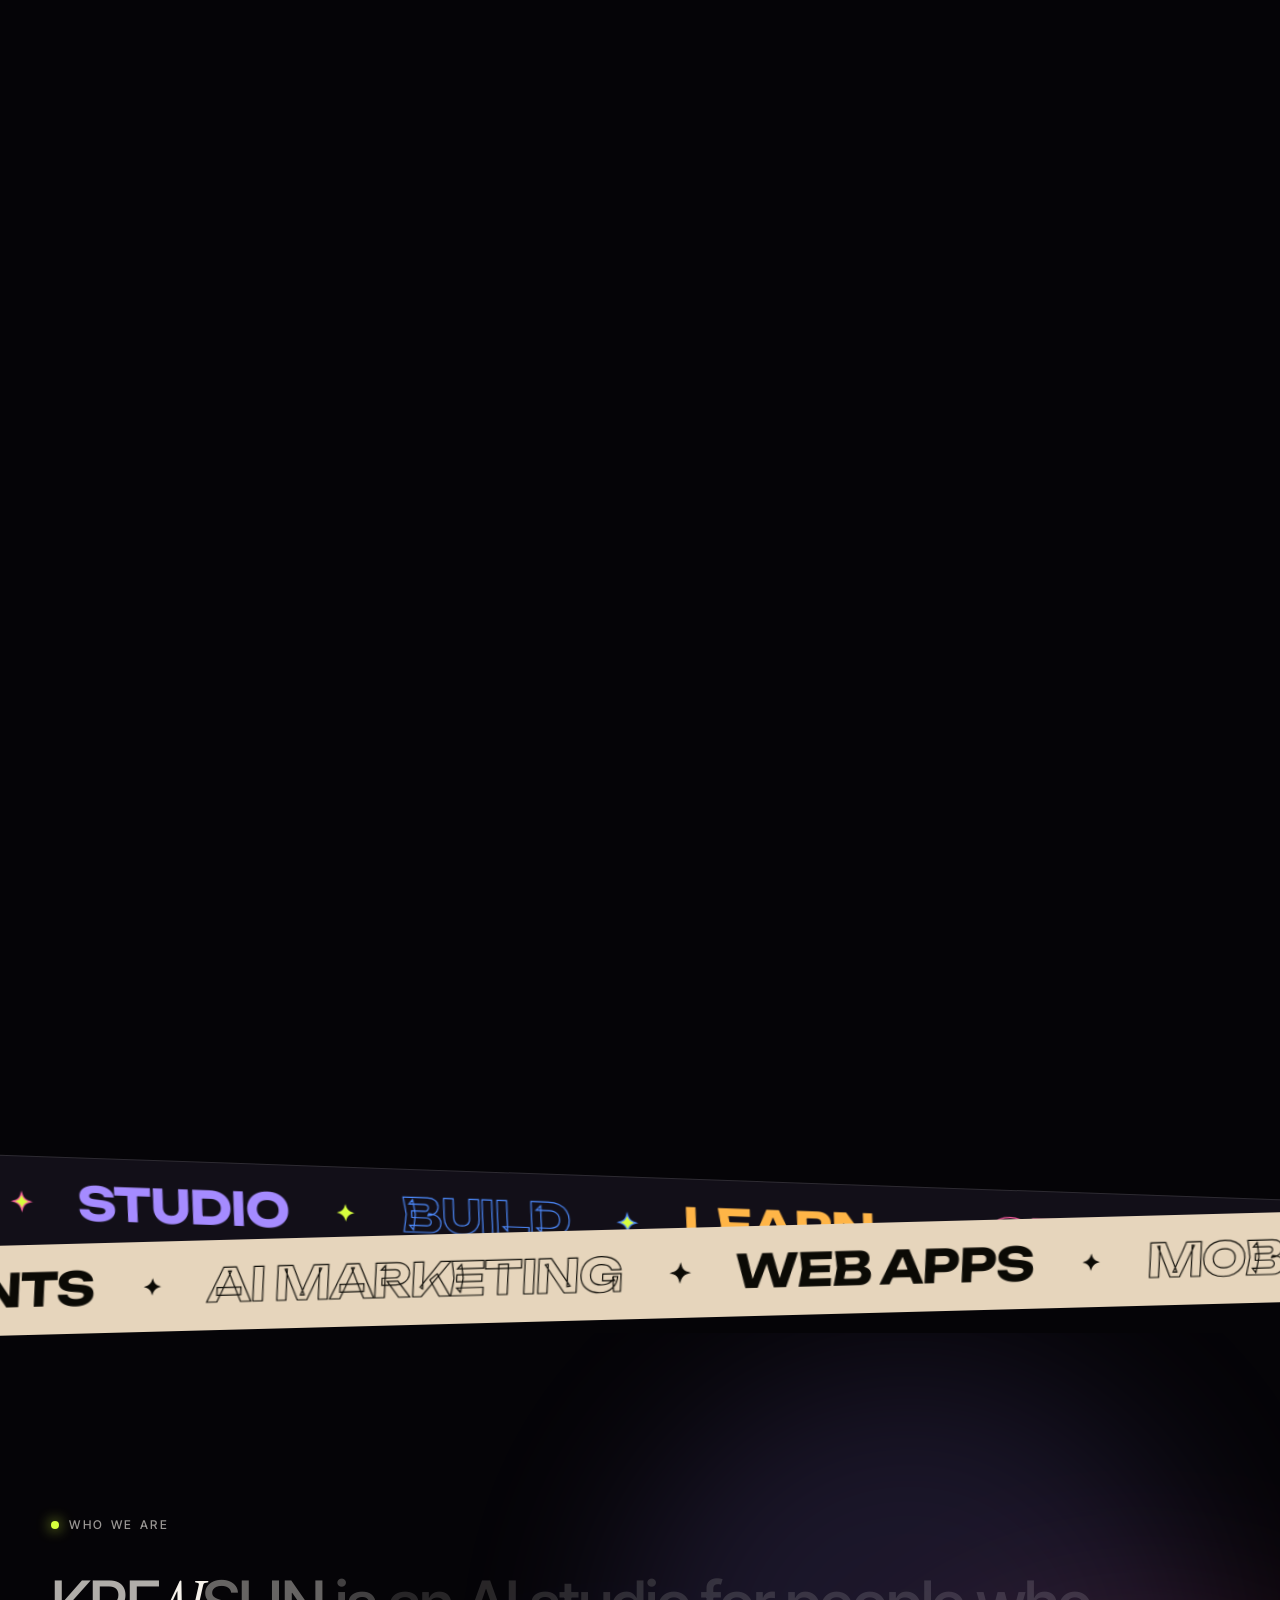
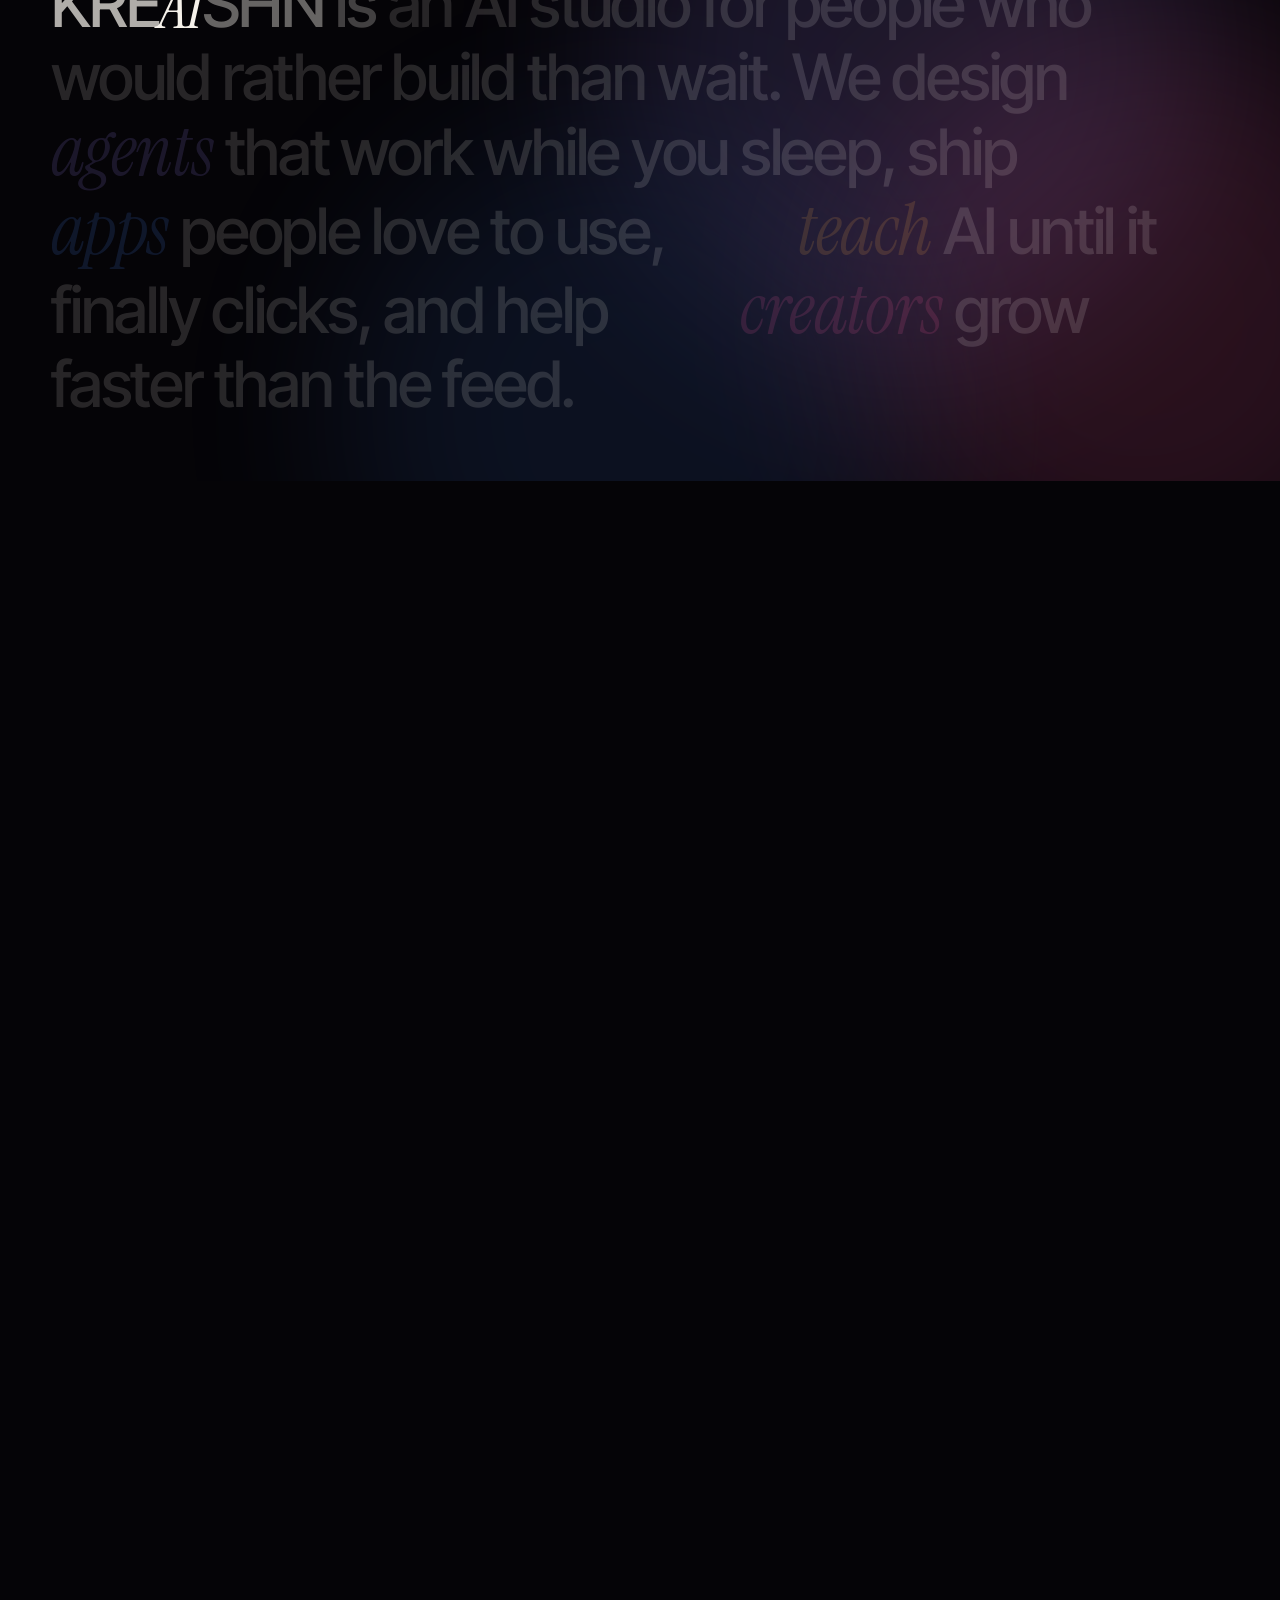
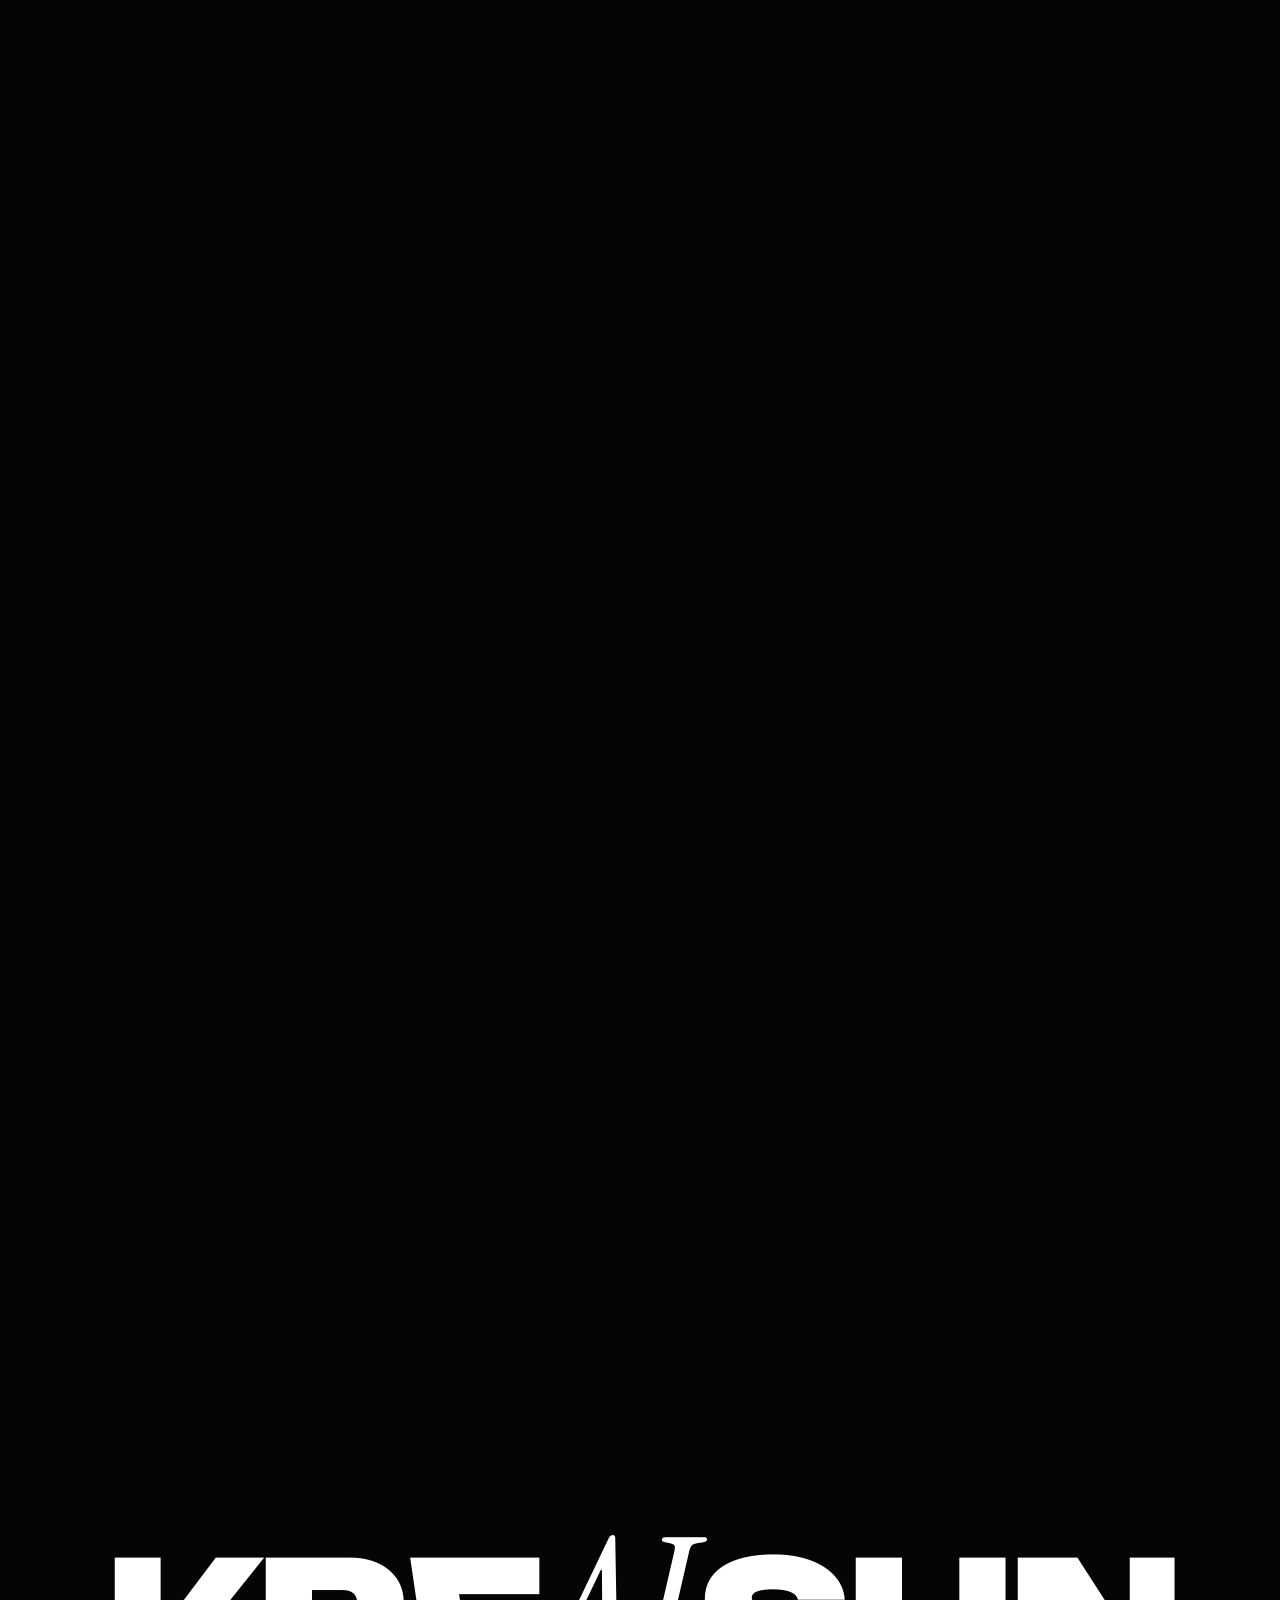
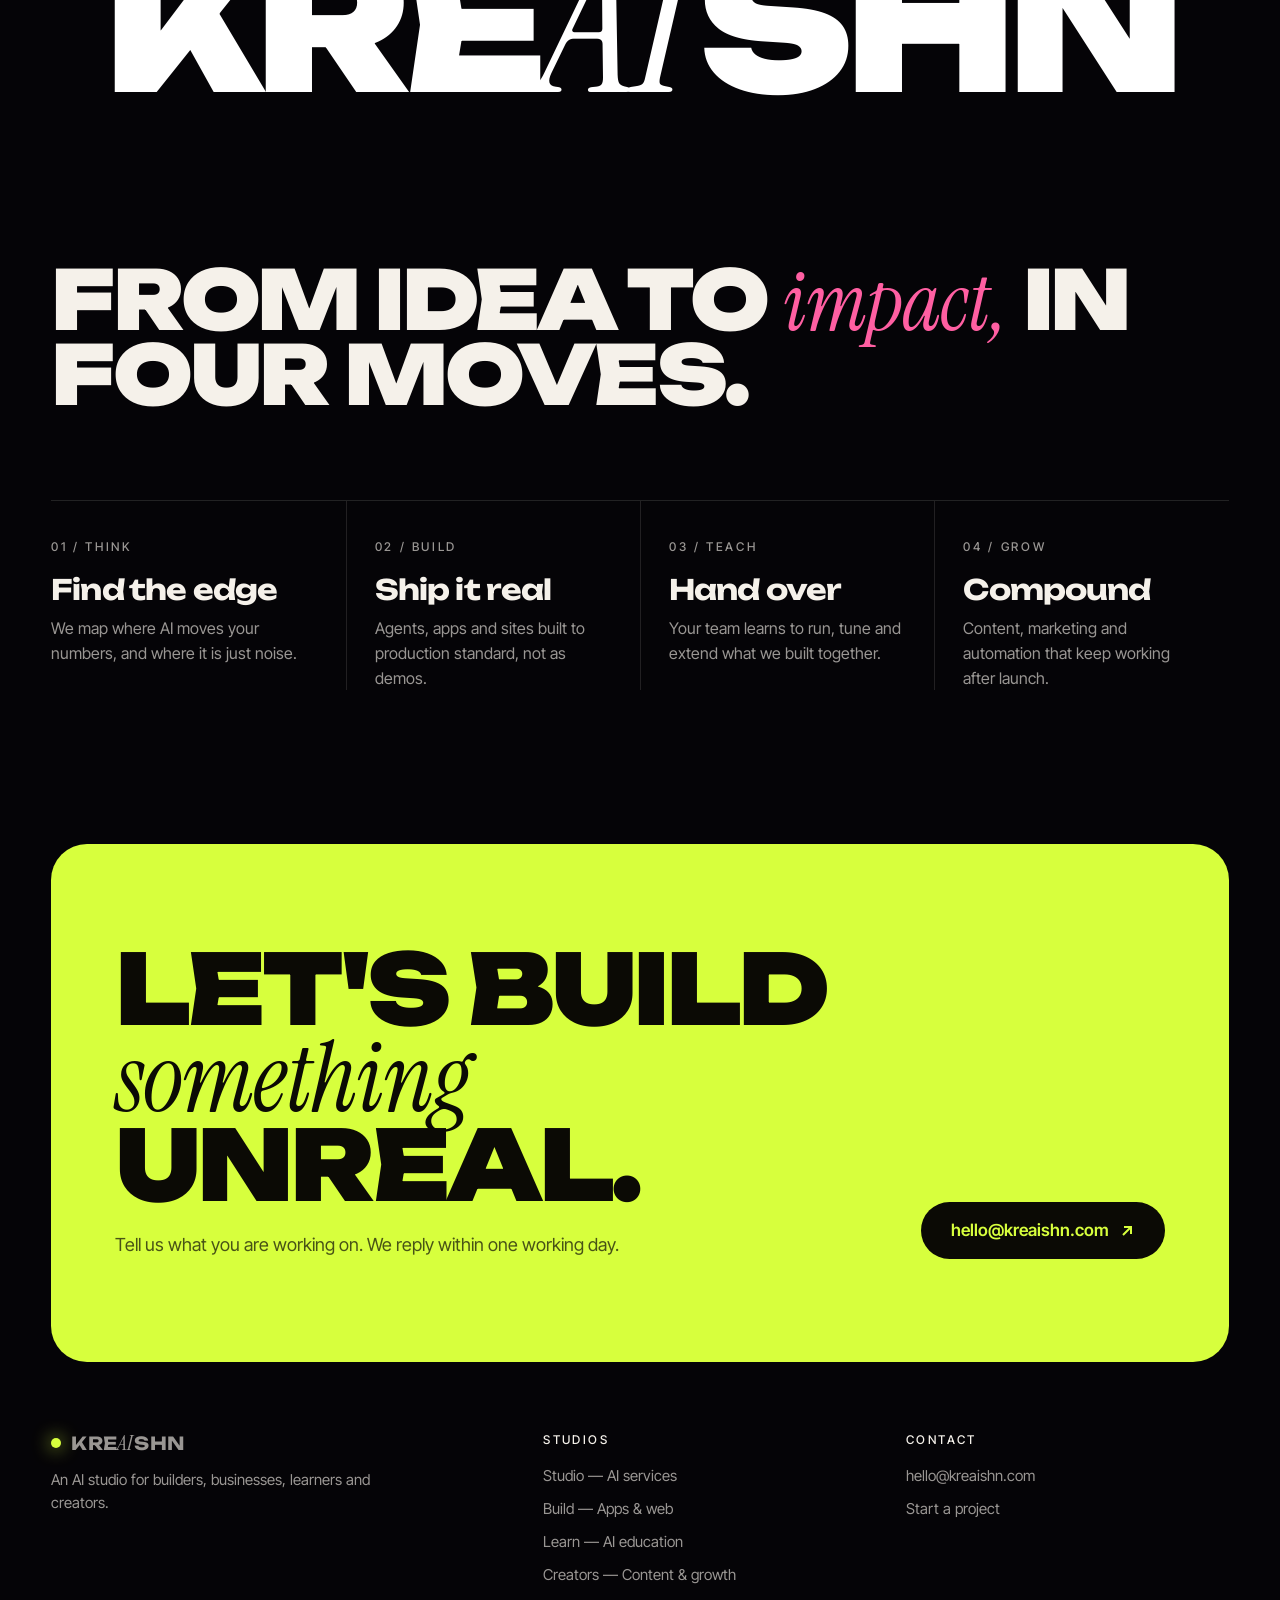
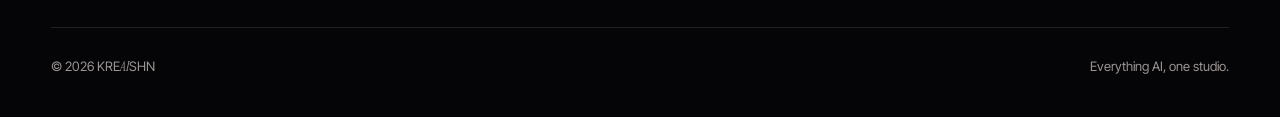
==== commit ebe0a9c2: "Italic AI in every visible KREAISHN Co-Authored-By: Claude Opus 5.5 <noreply@anthropic.com>" ====
--- a/index.html
+++ b/index.html
@@ -43,7 +43,7 @@
       <span class="line"><span><span class="serif shine">AI</span><span class="serif shine">,</span> one studio.</span></span>
     </h1>
     <div class="hero-foot">
-      <p><b>KREAISHN builds what AI makes possible.</b> Agents that work, apps that ship, lessons that stick and content that grows. Four studios under one roof.</p>
+      <p><b>KRE<span class="serif">AI</span>SHN builds what AI makes possible.</b> Agents that work, apps that ship, lessons that stick and content that grows. Four studios under one roof.</p>
       <div class="ctas">
         <span class="magnet"><span class="ring"><a href="#contact" class="btn btn-accent">Start a project
           <svg viewBox="0 0 16 16" fill="none" stroke="currentColor" stroke-width="2" aria-hidden="true"><path d="M4 12 12 4M5 4h7v7"/></svg>
@@ -74,7 +74,7 @@
   <section class="manifesto" aria-label="Who we are">
     <div class="aurora" aria-hidden="true"><i></i><i></i><i></i></div>
     <span class="eyebrow"><i></i>Who we are</span>
-    <p>KREAISHN is an AI studio for people who would rather build than wait. We design <span class="pill" aria-hidden="true"><video data-src="https://d8j0ntlcm91z4.cloudfront.net/user_38xzZboKViGWJOttwIXH07lWA1P/hf_20260511_230229_7c9bc431-46cf-489a-948d-e8144d8eb5d4.mp4" muted loop playsinline></video></span> <span class="hl" style="--c:var(--studio)">agents</span> that work while you sleep, ship <span class="pill" aria-hidden="true"><video data-src="https://d8j0ntlcm91z4.cloudfront.net/user_38xzZboKViGWJOttwIXH07lWA1P/hf_20260505_101331_74f9b798-3f00-4e86-8a01-377aa16ffeaa.mp4" muted loop playsinline></video></span> <span class="hl" style="--c:var(--build)">apps</span> people love to use, <span class="pill" aria-hidden="true"><video data-src="https://d8j0ntlcm91z4.cloudfront.net/user_38xzZboKViGWJOttwIXH07lWA1P/hf_20260328_115001_bcdaa3b4-03de-47e7-ad63-ae3e392c32d4.mp4" muted loop playsinline></video></span> <span class="hl" style="--c:var(--learn)">teach</span> AI until it finally clicks, and help <span class="pill" aria-hidden="true"><video data-src="https://d8j0ntlcm91z4.cloudfront.net/user_38xzZboKViGWJOttwIXH07lWA1P/hf_20260402_054547_9875cfc5-155a-4229-8ec8-b7ba7125cbf8.mp4" muted loop playsinline></video></span> <span class="hl" style="--c:var(--creators)">creators</span> grow faster than the feed.</p>
+    <p>KRE<span class="serif">AI</span>SHN is an AI studio for people who would rather build than wait. We design <span class="pill" aria-hidden="true"><video data-src="https://d8j0ntlcm91z4.cloudfront.net/user_38xzZboKViGWJOttwIXH07lWA1P/hf_20260511_230229_7c9bc431-46cf-489a-948d-e8144d8eb5d4.mp4" muted loop playsinline></video></span> <span class="hl" style="--c:var(--studio)">agents</span> that work while you sleep, ship <span class="pill" aria-hidden="true"><video data-src="https://d8j0ntlcm91z4.cloudfront.net/user_38xzZboKViGWJOttwIXH07lWA1P/hf_20260505_101331_74f9b798-3f00-4e86-8a01-377aa16ffeaa.mp4" muted loop playsinline></video></span> <span class="hl" style="--c:var(--build)">apps</span> people love to use, <span class="pill" aria-hidden="true"><video data-src="https://d8j0ntlcm91z4.cloudfront.net/user_38xzZboKViGWJOttwIXH07lWA1P/hf_20260328_115001_bcdaa3b4-03de-47e7-ad63-ae3e392c32d4.mp4" muted loop playsinline></video></span> <span class="hl" style="--c:var(--learn)">teach</span> AI until it finally clicks, and help <span class="pill" aria-hidden="true"><video data-src="https://d8j0ntlcm91z4.cloudfront.net/user_38xzZboKViGWJOttwIXH07lWA1P/hf_20260402_054547_9875cfc5-155a-4229-8ec8-b7ba7125cbf8.mp4" muted loop playsinline></video></span> <span class="hl" style="--c:var(--creators)">creators</span> grow faster than the feed.</p>
   </section>
 
   <section class="worlds" id="worlds">
@@ -165,7 +165,7 @@
     <li><a href="mailto:hello@kreaishn.com">hello@kreaishn.com</a></li>
     <li><a href="#contact">Start a project</a></li>
   </ul></div>
-  <div class="legal"><span>© <span id="yr">2026</span> KREAISHN</span><span>Everything AI, one studio.</span></div>
+  <div class="legal"><span>© <span id="yr">2026</span> KRE<span class="serif">AI</span>SHN</span><span>Everything AI, one studio.</span></div>
 </footer>
 
 <script src="main.js"></script>
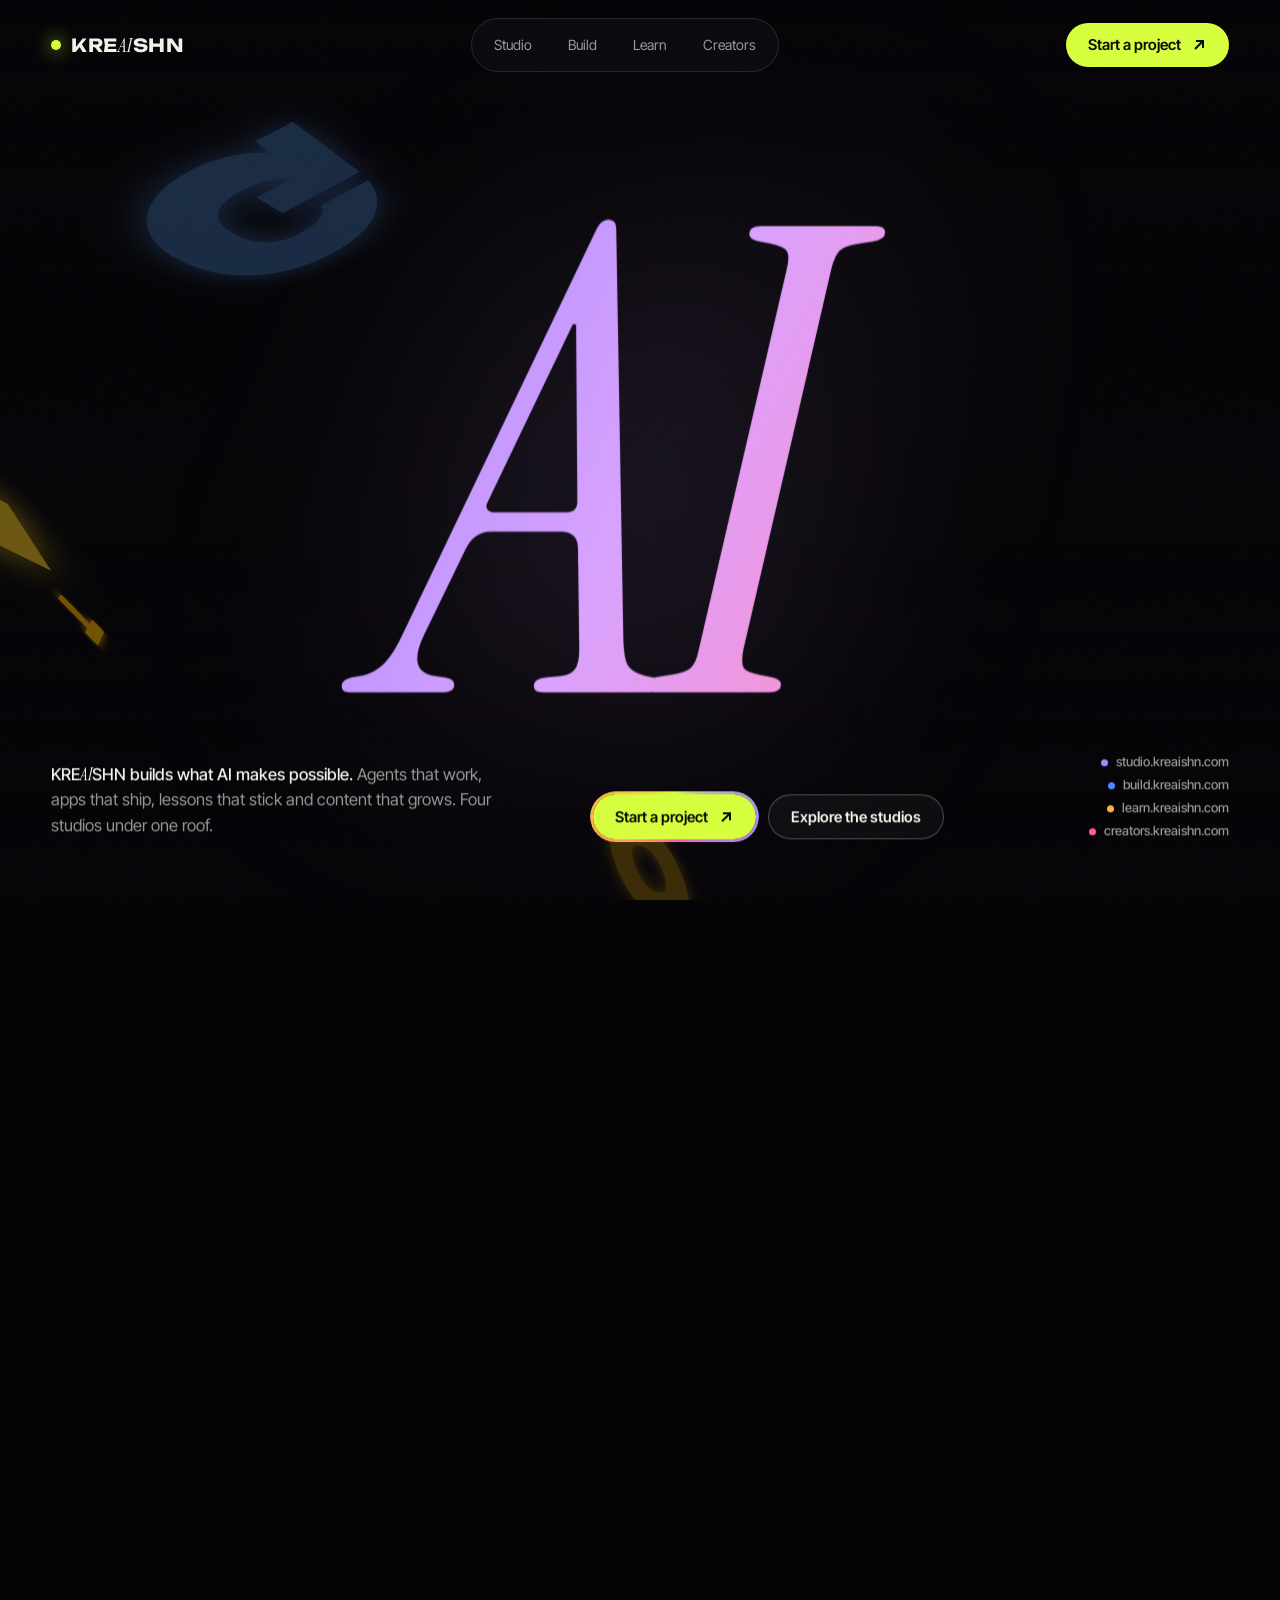
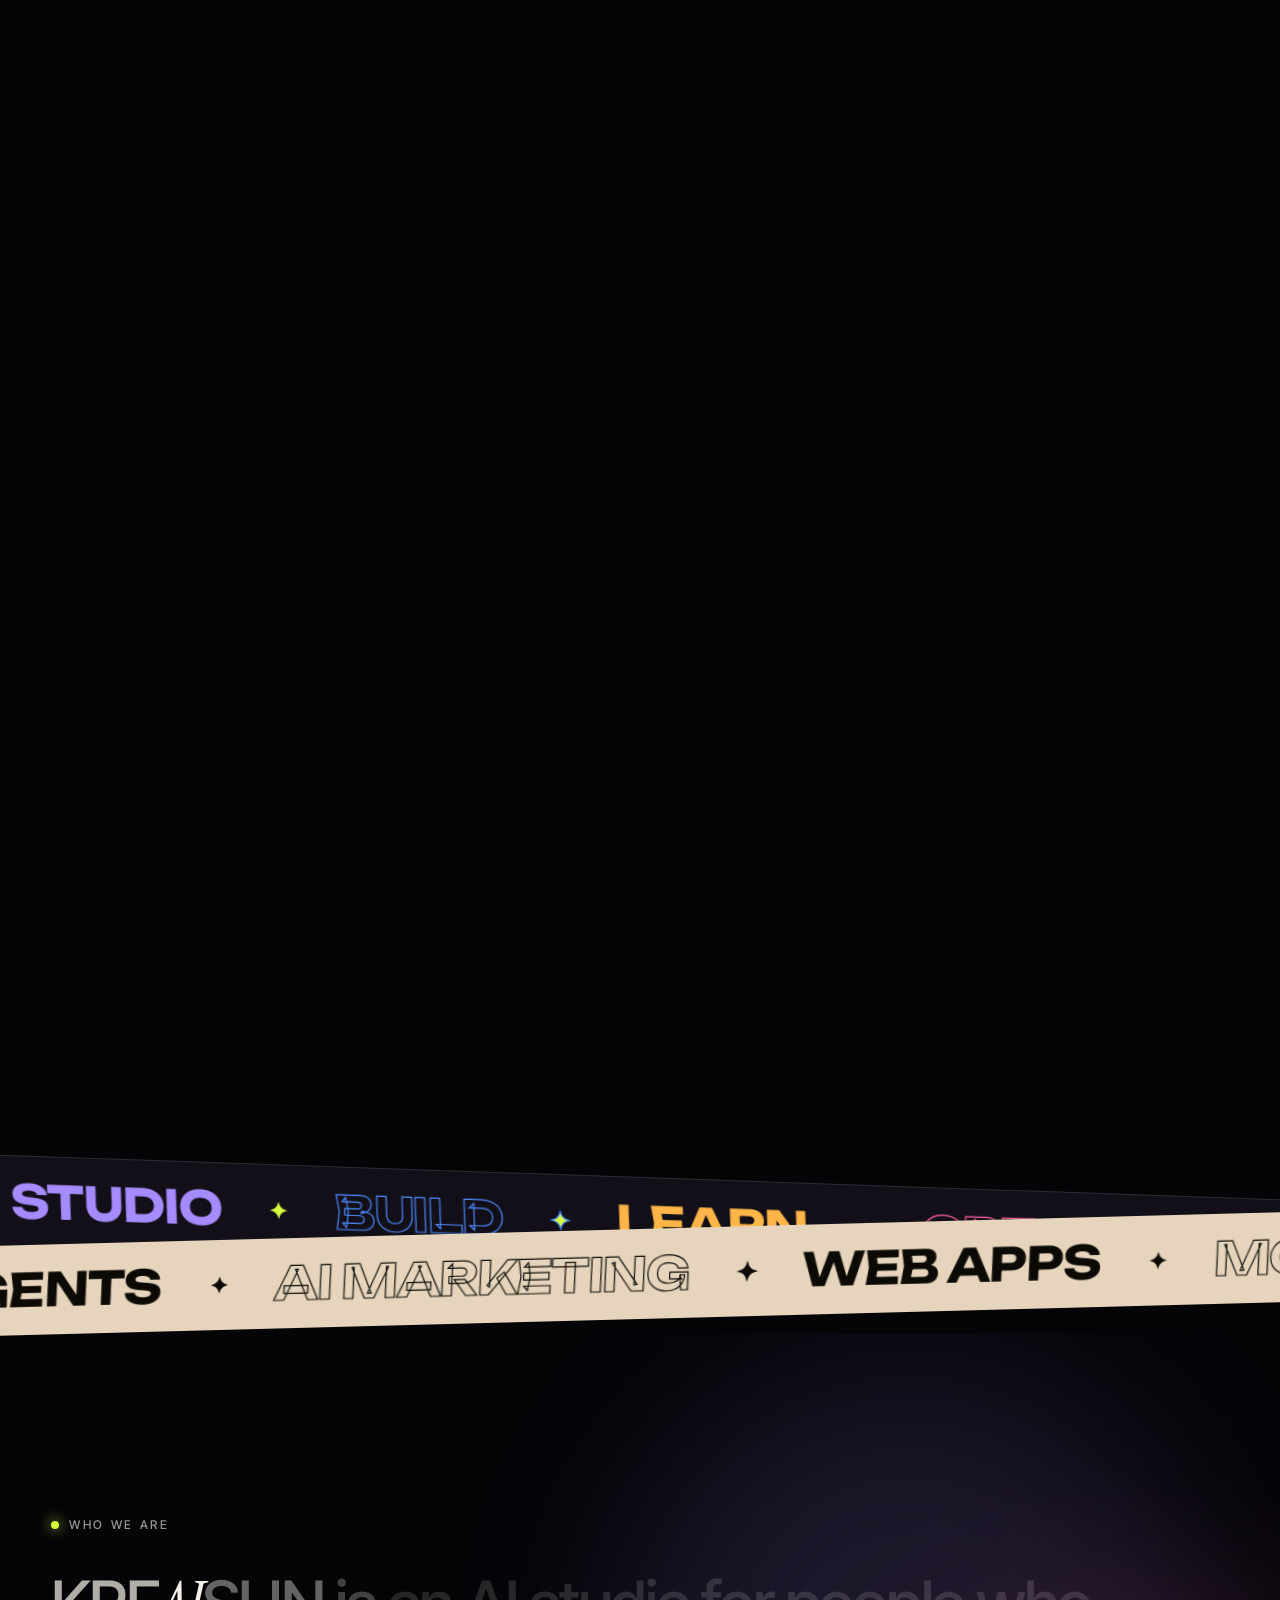
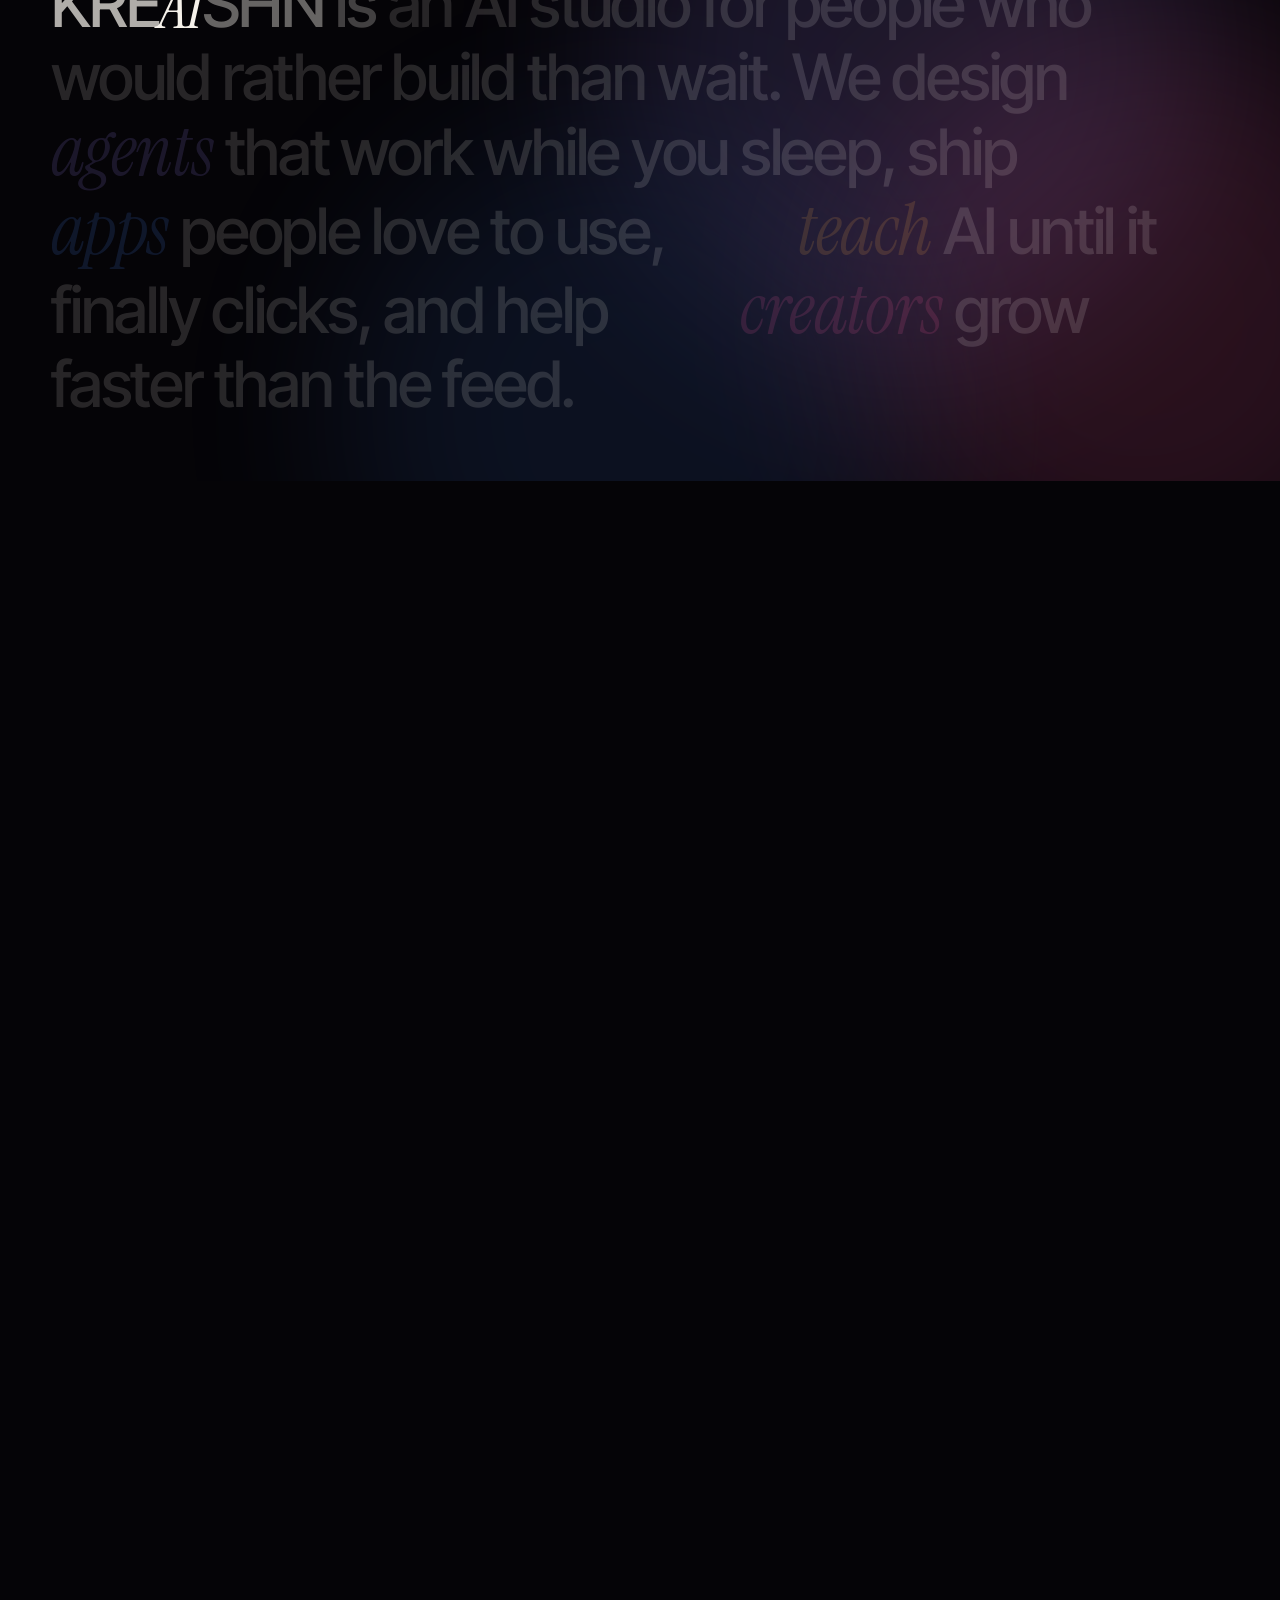
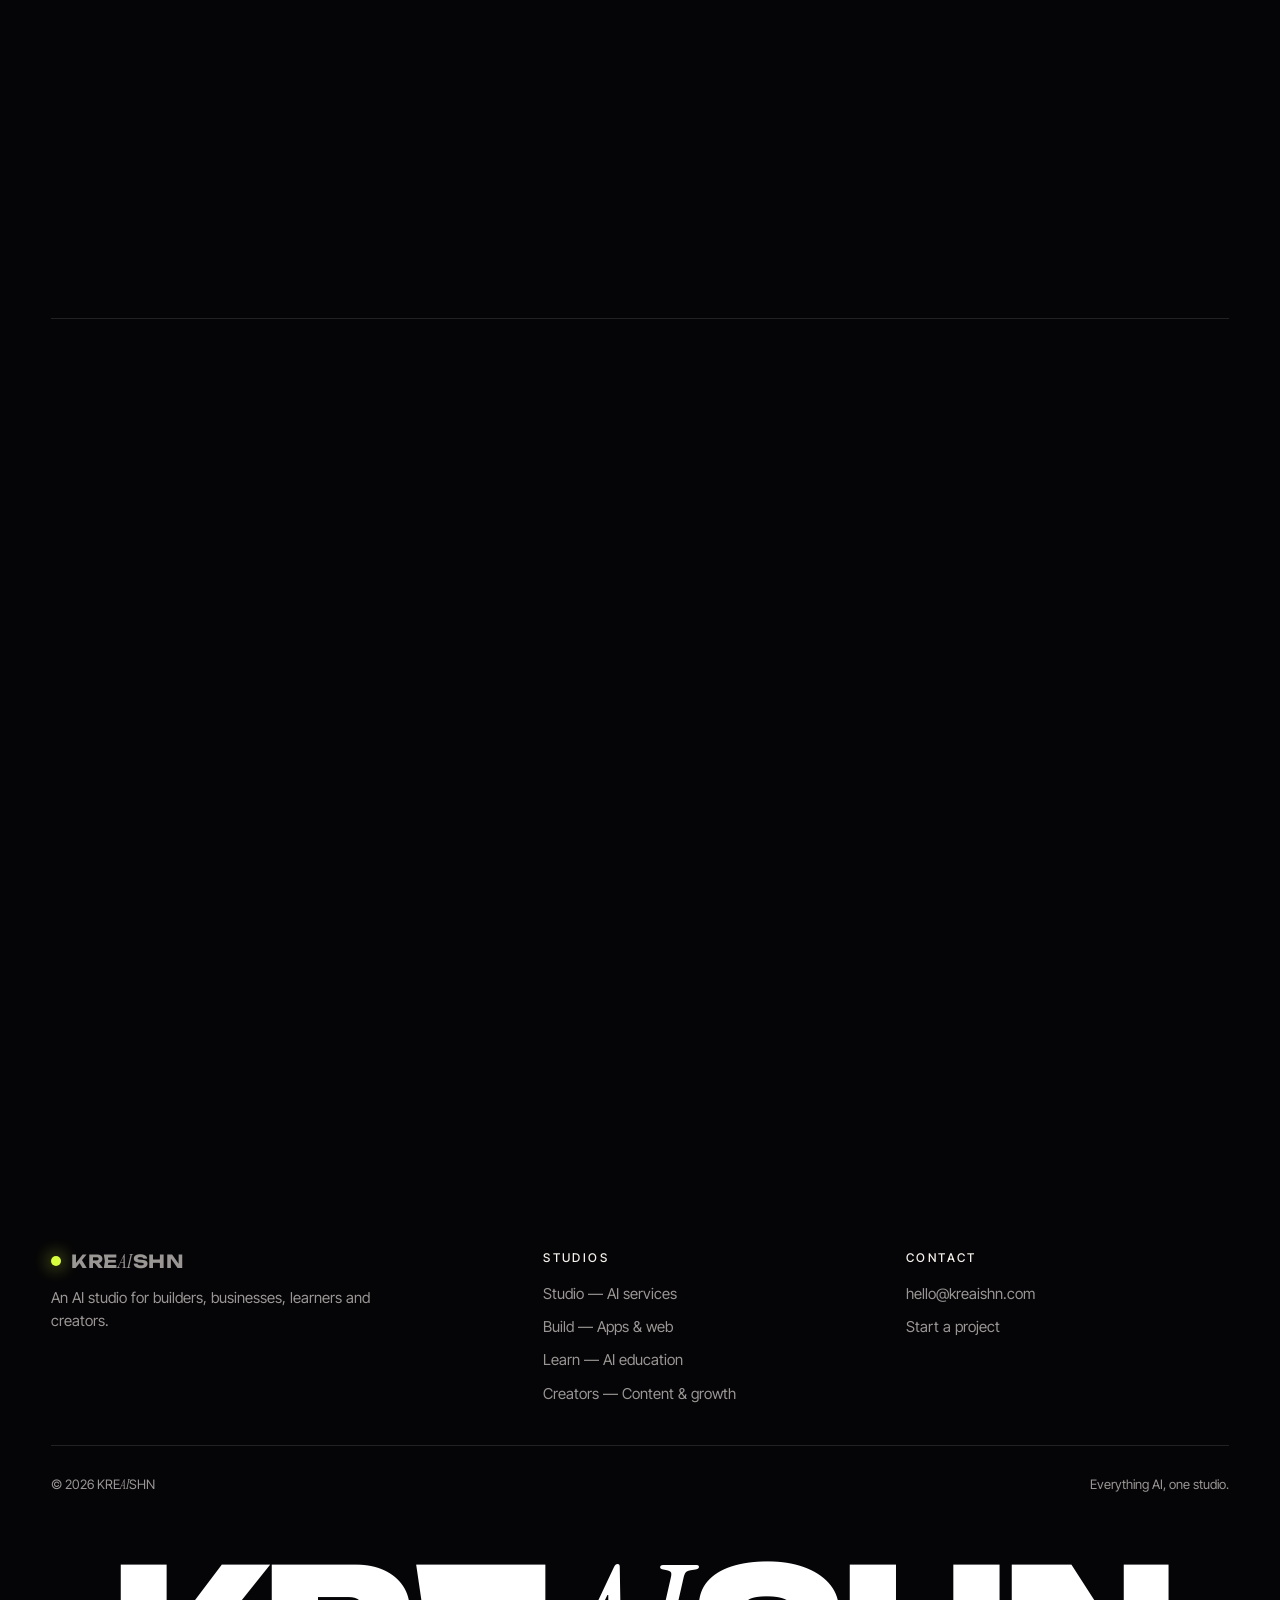
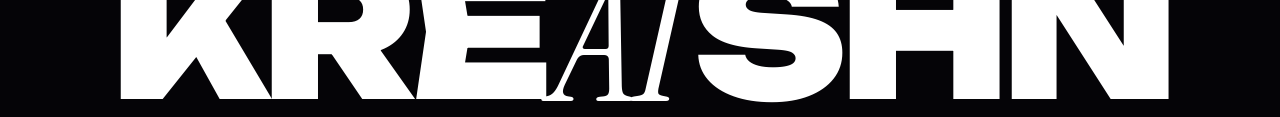
==== commit f6830c02: "Move KREAISHN wordmark to the end of the page Co-Authored-By: Claude Opus 5.5 <noreply@anthropic.com" ====
--- a/index.html
+++ b/index.html
@@ -127,11 +127,6 @@
     </div>
   </section>
 
-  <section class="wordmark" aria-label="KREAISHN">
-    <video data-src="https://d8j0ntlcm91z4.cloudfront.net/user_38xzZboKViGWJOttwIXH07lWA1P/hf_20260809_012548_ef22562c-c0ae-4816-ad9d-f8922af4e6a7.mp4" muted loop playsinline aria-hidden="true"></video>
-    <div class="mask" aria-hidden="true"><span>KRE<span class="serif">AI</span>SHN</span></div>
-  </section>
-
   <section class="how">
     <h2 class="display reveal">From idea to <span class="serif">impact,</span> in four moves.</h2>
     <div class="steps">
@@ -168,6 +163,11 @@
   <div class="legal"><span>© <span id="yr">2026</span> KRE<span class="serif">AI</span>SHN</span><span>Everything AI, one studio.</span></div>
 </footer>
 
+  <section class="wordmark" aria-label="KREAISHN">
+    <video data-src="https://d8j0ntlcm91z4.cloudfront.net/user_38xzZboKViGWJOttwIXH07lWA1P/hf_20260809_012548_ef22562c-c0ae-4816-ad9d-f8922af4e6a7.mp4" muted loop playsinline aria-hidden="true"></video>
+    <div class="mask" aria-hidden="true"><span>KRE<span class="serif">AI</span>SHN</span></div>
+  </section>
+
 <script src="main.js"></script>
 </body>
 </html>
--- a/styles.css
+++ b/styles.css
@@ -30,7 +30,7 @@
 .nav { position: fixed; inset: 18px var(--pad) auto; z-index: 50; display: flex; align-items: center; justify-content: space-between; gap: 16px; }
 .logo { font: 900 18px/1 "Unbounded", sans-serif; letter-spacing: .02em; display: flex; align-items: center; gap: 10px; }
 .logo i { width: 10px; height: 10px; border-radius: 50%; background: var(--accent); box-shadow: 0 0 18px var(--accent); }
-.logo .serif, .wordmark .mask .serif { font: italic 400 1.2em/0 "Instrument Serif", serif; letter-spacing: 0; padding-right: .04em; }
+.logo .serif, .wordmark .mask .serif { font: italic 400 1.03em/0 "Instrument Serif", serif; letter-spacing: 0; padding: 0 .05em; }
 .nav ul { display: flex; gap: 4px; list-style: none; padding: 6px; border-radius: 999px; background: rgba(20, 18, 26, .45); border: 1px solid var(--line); backdrop-filter: blur(16px); -webkit-backdrop-filter: blur(16px); }
 .nav ul a { display: block; padding: 9px 16px; border-radius: 999px; font-size: 14px; color: var(--mute); transition: color .3s, background .3s; }
 .nav ul a:hover { color: var(--ink); background: rgba(245, 241, 234, .08); }
